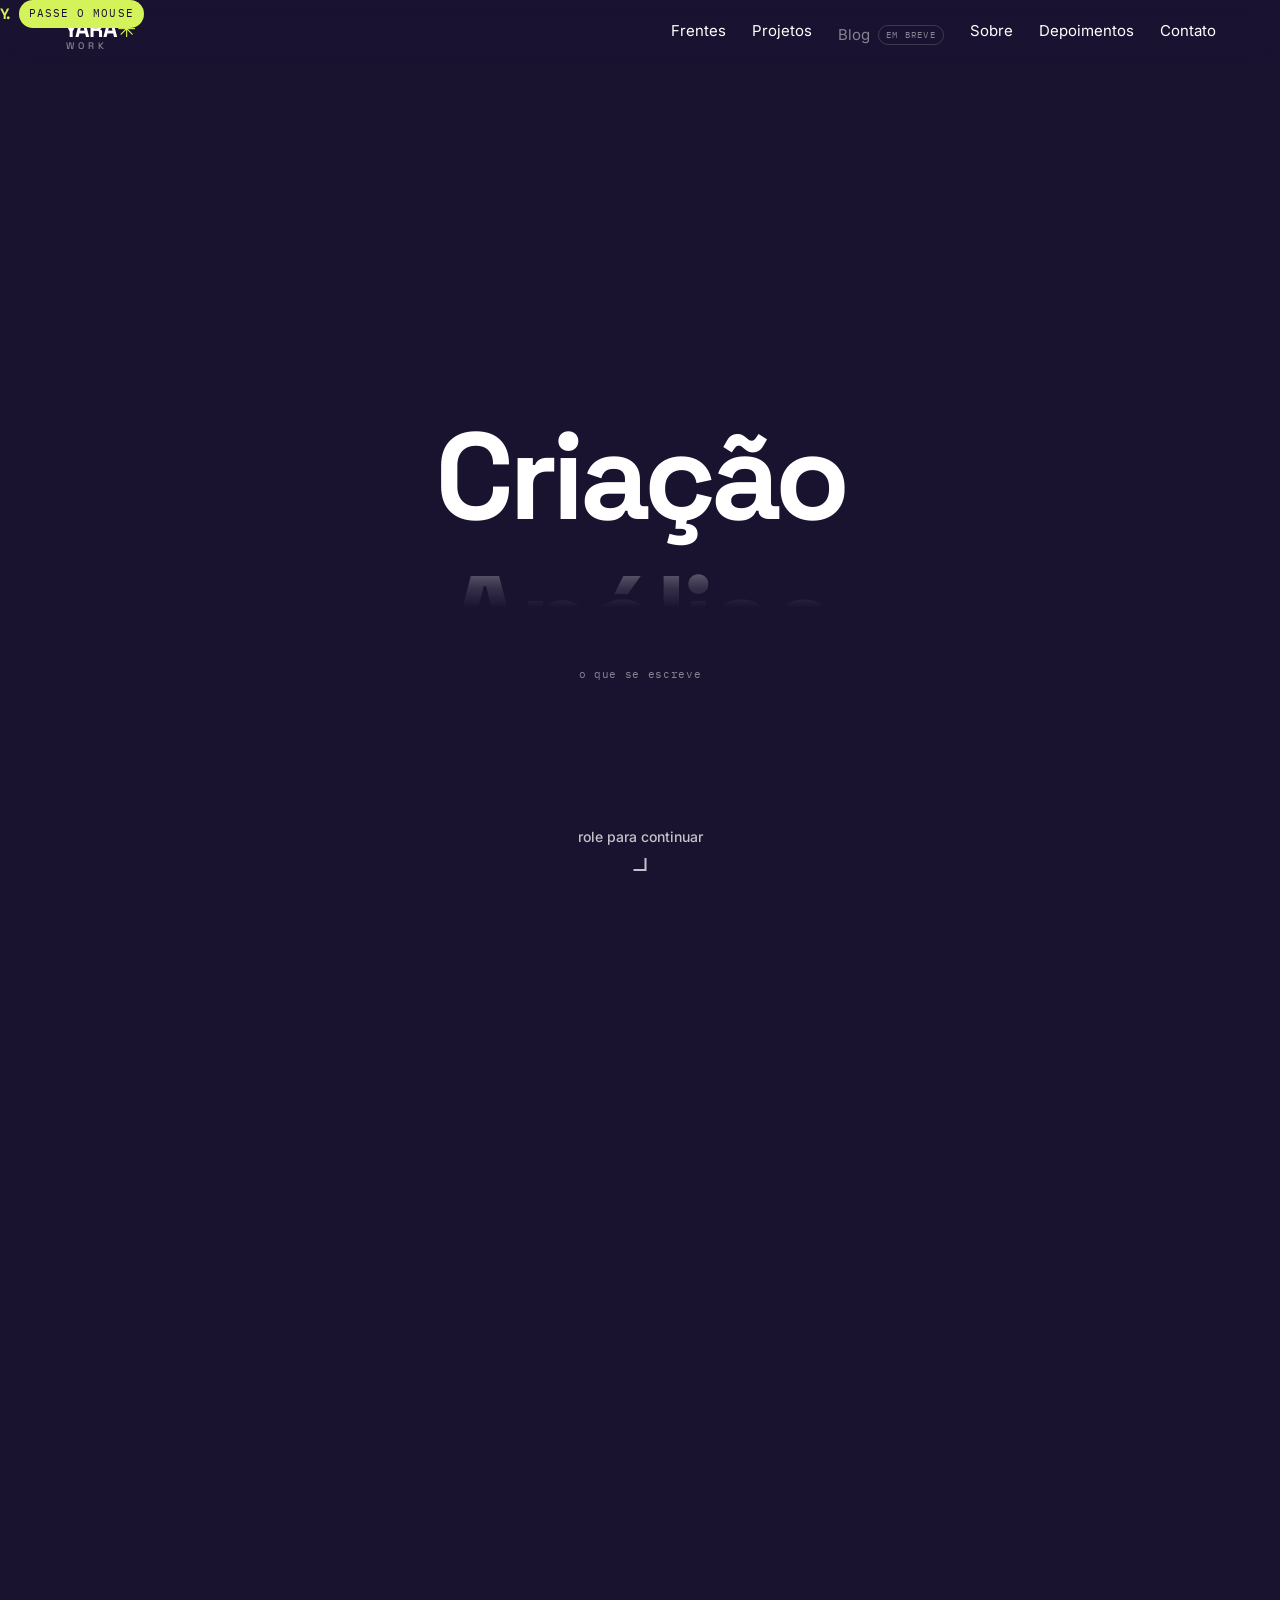
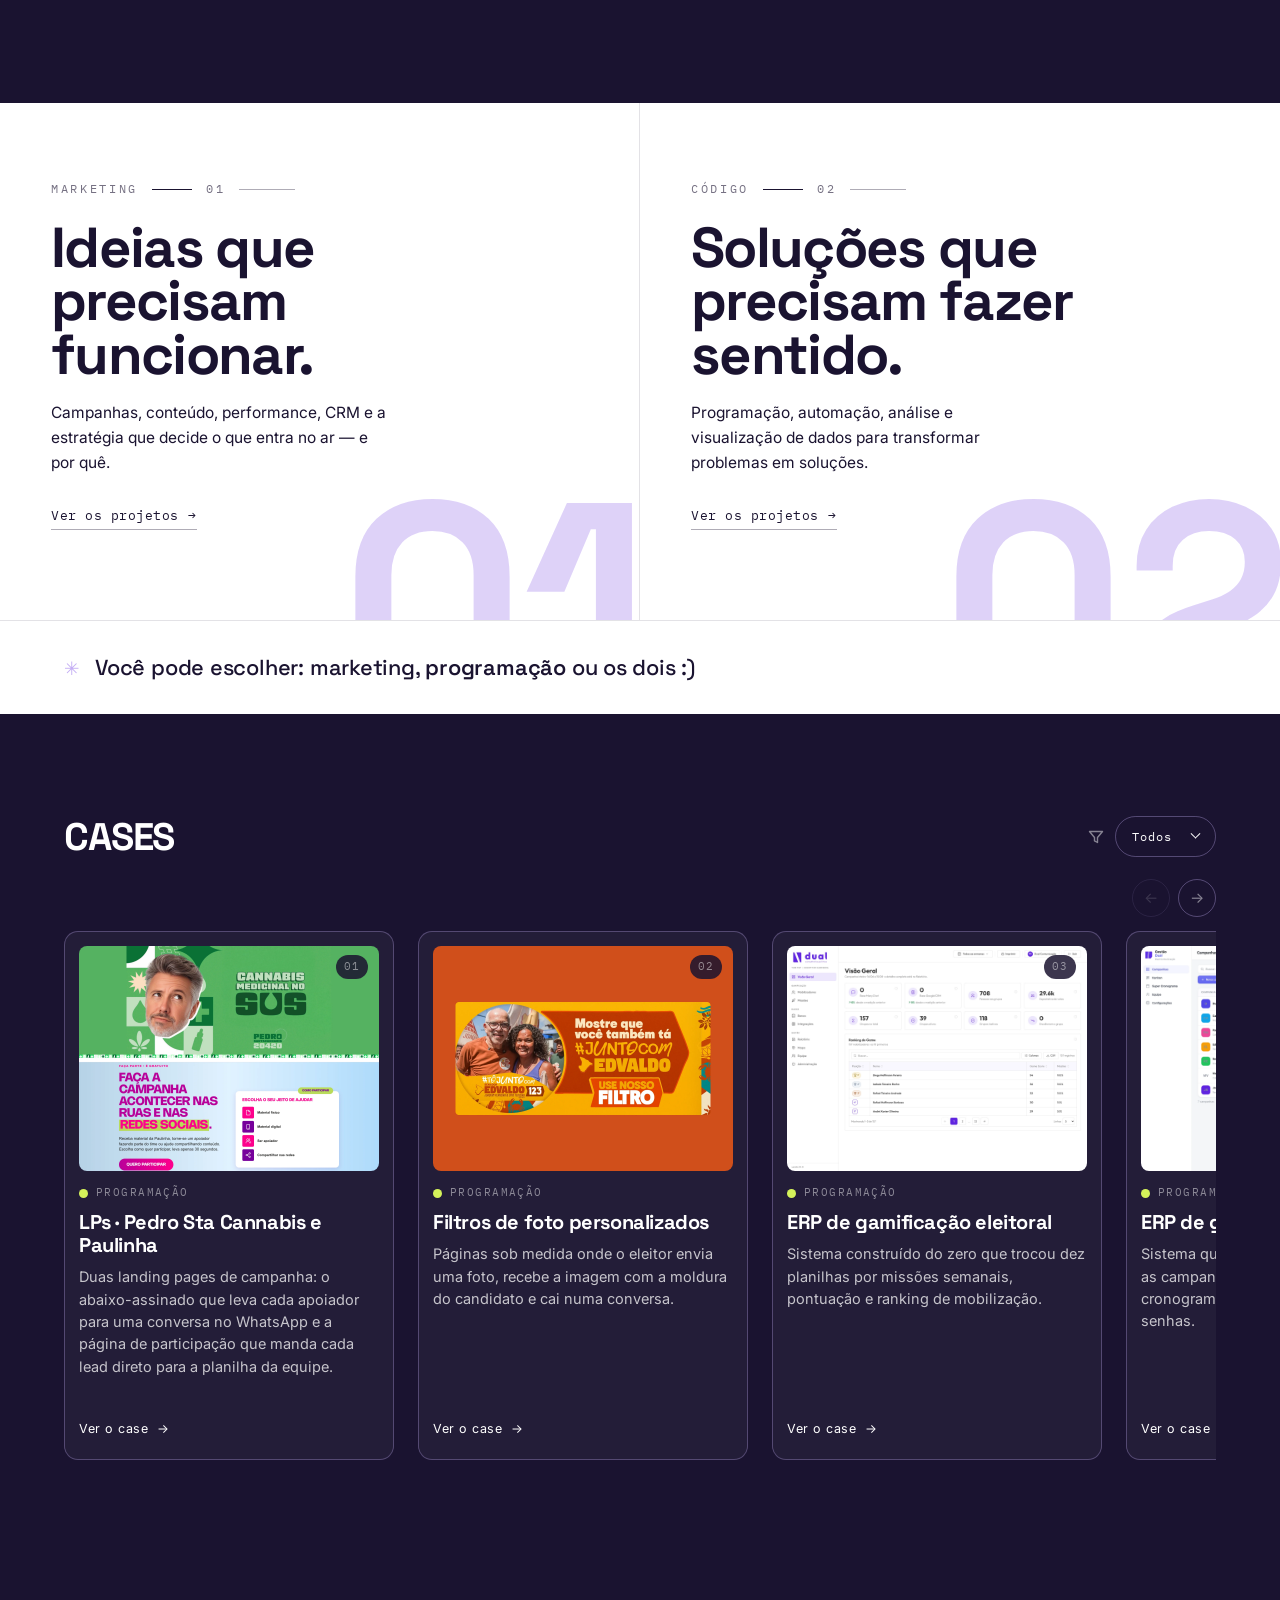
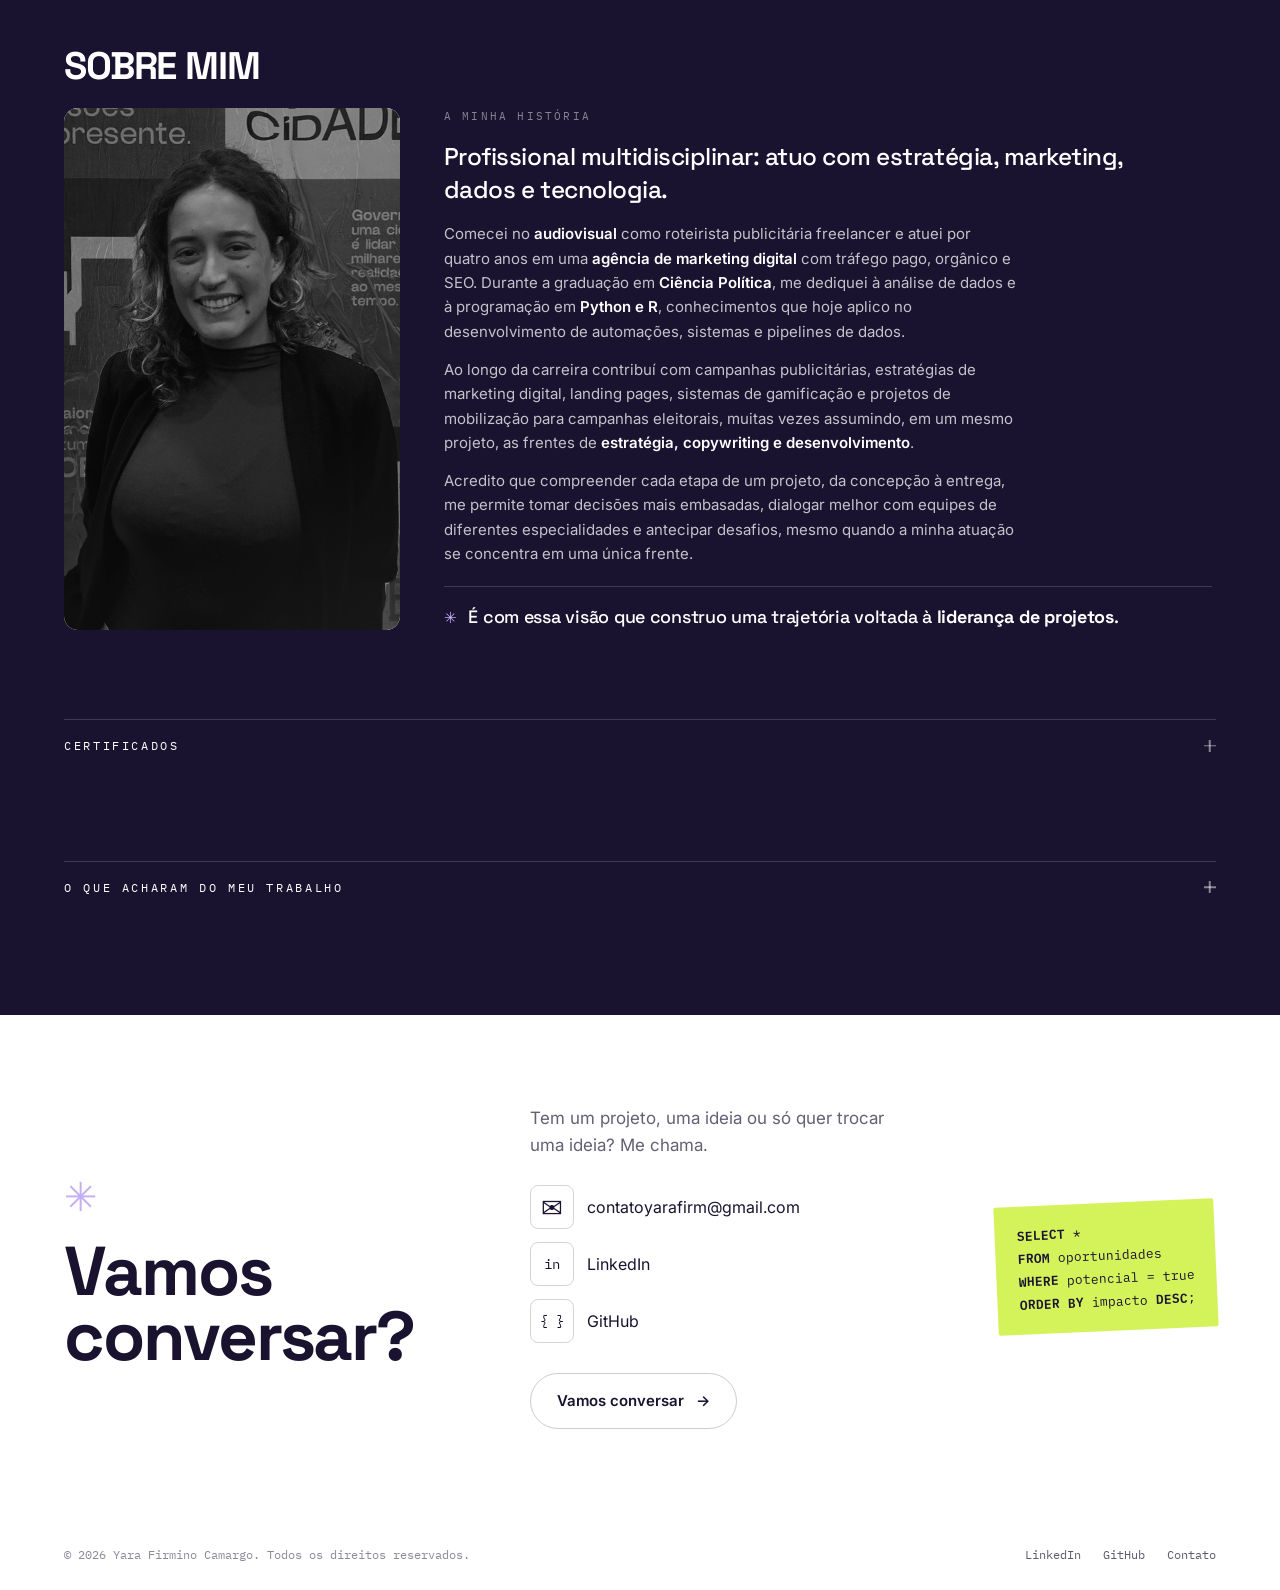
==== index.html @ acacfa34 "Textos finais: FastAPI, PostgreSQL, Canvas API; sem taxa de conversão Co-Authored-By: Claude Code <n" ====
<!doctype html>
<html lang="pt-BR">
<head>
<meta charset="utf-8">
<meta name="viewport" content="width=device-width, initial-scale=1">
<title>Yara Work</title>
<meta name="description" content="Criar é parte do processo. Entender também. Yara Firmino Camargo, criação e dados há mais de 5 anos.">
<link rel="preconnect" href="https://fonts.googleapis.com">
<link rel="preconnect" href="https://fonts.gstatic.com" crossorigin>
<link rel="stylesheet" href="https://fonts.googleapis.com/css2?family=Space+Grotesk:wght@400;500;600;700&family=Inter:wght@400;500;600&family=IBM+Plex+Mono:wght@400;500&display=swap">
<link rel="icon" type="image/png" sizes="32x32" href="imagens/icone/icone-32.png">
<link rel="icon" type="image/png" sizes="192x192" href="imagens/icone/icone-192.png">
<link rel="apple-touch-icon" sizes="180x180" href="imagens/icone/icone-180.png">
<meta name="theme-color" content="#1a1330">
<link rel="stylesheet" href="css/estilo-roxo.css?v=1790608257">
</head>
<body>

<a class="pular" href="#conteudo">Pular para o conteúdo</a>
<div class="cursor" aria-hidden="true">
  <span class="cursor-marca">Y.</span><span class="cursor-rotulo"></span>
</div>

<header class="cabecalho" id="cabecalho">
  <a class="marca" href="#topo">
    <span class="marca-nome">Yara<span class="asterisco">✳</span></span>
    <span class="marca-sub">work</span>
  </a>
  <nav class="navegacao" aria-label="Principal">
    <a href="#frentes">Frentes</a>
    <a href="#projetos">Projetos</a>
    <!-- blog bloqueado por hora: vira link de novo (href="blog.html") quando houver textos -->
    <span class="nav-blog nav-bloqueado" title="Em breve">Blog <span class="nav-selo">em breve</span></span>
    <a href="#sobre">Sobre</a>
    <a href="#depoimentos">Depoimentos</a>
    <a href="#contato">Contato</a>
  </nav>
</header>

<main id="conteudo">

<!-- ═══════════ A CAPA ═══════════
     Uma tira de filme presa ao scroll: as palavras não trocam por
     gatilho, elas DESLIZAM com o dedo. A quarta moldura é a piada —
     e a piada é o botão de contato disfarçado.                    -->
<section class="percurso percurso-capa" id="topo" aria-label="Criação, análise, estratégia">
  <div class="percurso-fixo">
    <div class="percurso-palco">
      <p class="etapa" data-etapa="0" data-cursor="criatividade">Criação</p>
      <p class="etapa" data-etapa="1" data-cursor="entender">Análise</p>
      <p class="etapa" data-etapa="2" data-cursor="decidir">Estratégia</p>
      <p class="etapa etapa-piada" data-etapa="3" data-cursor="então clica">
        Sim, isso é um portfólio. <span class="sem-quebra"><a href="#contato">Pode contratar<i class="risco"></i></a>.</span>
      </p>

      <!-- a próxima palavra, espiando pela faixa de baixo do palco -->
      <p class="espia" aria-hidden="true"></p>
    </div>

    <ol class="percurso-legenda">
      <li data-etapa="0">o que se escreve</li>
      <li data-etapa="1">o que o número mostra</li>
      <li data-etapa="2">a decisão no meio</li>
      <li data-etapa="3">era esse o plano desde o começo</li>
    </ol>

    <p class="percurso-role" aria-hidden="true"><span class="role-texto">role para continuar</span><span class="role-seta"></span></p>
  </div>
</section>

<!-- ═══════════ LETREIRO ═══════════ -->
<div class="letreiro" aria-hidden="true">
  <div class="letreiro-trilha">
    <span>marketing</span><i>✳</i><span>dados</span><i>✳</i><span class="refrao">sim, ambos!</span><i>✳</i><span>estratégia</span><i>✳</i><span>código</span><i>✳</i><span class="refrao">sim, ambos!</span><i>✳</i>
    <span>marketing</span><i>✳</i><span>dados</span><i>✳</i><span class="refrao">sim, ambos!</span><i>✳</i><span>estratégia</span><i>✳</i><span>código</span><i>✳</i><span class="refrao">sim, ambos!</span><i>✳</i>
    <span>marketing</span><i>✳</i><span>dados</span><i>✳</i><span class="refrao">sim, ambos!</span><i>✳</i><span>estratégia</span><i>✳</i><span>código</span><i>✳</i><span class="refrao">sim, ambos!</span><i>✳</i>
  </div>
</div>

<!-- ═══════════ DUAS FRENTES ═══════════ -->
<section class="frentes" id="frentes">
  <div class="frente frente-marketing" data-cursor="criar">
    <p class="olho olho-claro" data-revela>Marketing <span class="tracinho"></span> 01</p>
    <h2 data-revela data-atraso="1">Ideias que<br>precisam<br>funcionar.</h2>
    <p class="frente-texto" data-revela data-atraso="2">
      Campanhas, conteúdo, performance, CRM e a estratégia que decide o que
      entra no ar — e por quê.
    </p>
    <a class="link-seta" href="#projetos" data-frente-atalho="marketing" data-revela data-atraso="3">Ver os projetos <span class="seta">→</span></a>
    <p class="frente-numero" aria-hidden="true">01</p>
  </div>

  <div class="frente frente-dados" data-cursor="programar">
    <p class="olho olho-claro" data-revela>Código <span class="tracinho"></span> 02</p>
    <h2 data-revela data-atraso="1">Soluções que<br>precisam fazer<br>sentido.</h2>
    <p class="frente-texto" data-revela data-atraso="2">
      Programação, automação, análise e visualização de dados para transformar
      problemas em soluções.
    </p>
    <a class="link-seta" href="#projetos" data-frente-atalho="dados" data-revela data-atraso="3">Ver os projetos <span class="seta">→</span></a>
    <p class="frente-numero" aria-hidden="true">02</p>
  </div>

  <div class="encontro">
    <p class="encontro-texto" data-revela>
      <span class="encontro-marca">✳</span>
      Você pode escolher: <span>marketing</span>,
      <span class="e-prog">programação</span> ou os dois
      <span>:)</span>
    </p>
  </div>
</section>

<!-- ═══════════ PROJETOS ═══════════ -->
<section class="projetos" id="projetos">
  <div class="secao-topo">
    <p class="titulo-grifado" data-revela>Cases</p>
    <div class="filtro-area">
      <svg class="fg-icone" viewBox="0 0 16 16" aria-hidden="true" role="img"><title>Filtrar</title><path d="M1.5 2.5h13l-5 6v5l-3-1.6v-3.4z" fill="none" stroke="currentColor" stroke-width="1.4" stroke-linejoin="round"/></svg>
    <div class="filtro-drop" data-aberto="false">
      <button class="filtro-gatilho" type="button" aria-expanded="false" aria-haspopup="listbox">
        <span class="fg-rotulo">Todos</span><span class="fg-n"></span>
        <span class="fg-seta" aria-hidden="true"></span>
      </button>
      <ul class="filtro-menu" role="listbox">
        <li><button type="button" class="filtro ativo" data-filtro="todos" role="option" aria-selected="true">Todos <span class="filtro-n"></span></button></li>
        <li><button type="button" class="filtro" data-filtro="marketing" role="option" aria-selected="false">Marketing <span class="filtro-n"></span></button></li>
        <li><button type="button" class="filtro" data-filtro="dados" role="option" aria-selected="false">Programação <span class="filtro-n"></span></button></li>
      </ul>
    </div>
    </div>
  </div>
  <div class="proj-barra">
    <p class="filtro-aviso" role="status" aria-live="polite"></p>
    <div class="dep-setas" data-tira=".grade-projetos">
      <button class="dep-seta" type="button" data-dir="-1" aria-label="Projetos anteriores">←</button>
      <button class="dep-seta" type="button" data-dir="1" aria-label="Próximos projetos">→</button>
    </div>
  </div>

  <ul class="grade-projetos" tabindex="0" aria-label="Projetos">
    <li data-cursor="ver o case" class="projeto cat-dados" data-frente="dados" data-revela data-atraso="1">
      <div class="projeto-capa"><img src="imagens/case-lps.webp" alt="" onerror="this.closest('.projeto-capa').classList.add('vazio')"><span class="projeto-num">01</span></div>
      <p class="projeto-cat"><span class="ponto"></span>Programação</p>
      <h3>LPs · Pedro Sta Cannabis e Paulinha</h3>
      <p class="projeto-desc">Duas landing pages de campanha: o abaixo-assinado que leva cada apoiador para uma conversa no WhatsApp e a página de participação que manda cada lead direto para a planilha da equipe.</p>
      <p class="projeto-meta"><span class="projeto-resultado">~13.000 assinaturas em 30 dias</span> · 2 LPs, API própria, banco, webhook para Sheets, redirecionamento</p>
      <button class="link-seta projeto-abrir" type="button">Ver o case <span class="seta">→</span></button>

      <!-- o case inteiro mora aqui, sem ser renderizado; o modal clona -->
      <template class="case-conteudo">
        <div class="case-galeria">
          <div class="cg-barra">
            <p class="cg-legenda"><b></b><span></span></p>
            <span class="cg-pos" aria-live="polite"></span>
            <div class="dep-setas"><button class="dep-seta cg-seta" type="button" data-dir="-1" aria-label="Página anterior">←</button><button class="dep-seta cg-seta" type="button" data-dir="1" aria-label="Próxima página">→</button></div>
          </div>
          <ul class="cg-tira">
            <li class="cg-item ativo" data-nome="Pedro Sta Cannabis · Manifesto" data-info="Abaixo-assinado Cannabis Medicinal no SUS: assinou, cai numa conversa de WhatsApp · API própria, banco e contador ao vivo"><img src="imagens/case-manifesto-completa.webp" alt="Landing page completa do abaixo-assinado Cannabis Medicinal no SUS, do topo ao rodapé" loading="lazy"></li>
            <li class="cg-item" data-nome="Paulinha · Time Paulinha" data-info="Página de participação da campanha: o apoiador escolhe como ajudar e o lead vai direto para uma planilha do Google, sem banco"><img src="imagens/case-paulinha-completa.webp" alt="Landing page completa do Time Paulinha, do topo ao rodapé" loading="lazy"></li>
          </ul>
        </div>
        <div class="case-numeros"><div class="cn"><b>~13.000</b><span>assinaturas coletadas</span></div><div class="cn"><b>30</b><span>dias no ar</span></div></div>
        
<h4>Contexto</h4>
<p>Duas landing pages para campanhas eleitorais de 2026, com a mesma lógica: a página
converte, e o dado vai direto para onde a equipe trabalha. Para o Pedro Santa,
desenvolvi com uma designer de UI/UX uma landing page
para coletar assinaturas de um manifesto. Depois de assinar, o apoiador era levado
automaticamente para uma conversa no WhatsApp, o que transformava cada assinatura em
um contato ativo da campanha.</p>

<h4>Minhas responsabilidades</h4>
<ul>
  <li><b>Estratégia e copywriting</b> — escrevi o briefing para a designer e toda a copy
  da página, com foco em conversão.</li>
  <li><b>Backend e integração de dados</b> — desenvolvi a API que registrava as assinaturas,
  alimentava o contador ao vivo e sincronizava os dados com o Google Sheets.</li>
  <li><b>Formulário</b> — desenvolvi o formulário de assinatura e o redirecionamento
  automático para a conversa.</li>
</ul>

<h4>Backend</h4>
<p>Construí todo o backend da página. O formulário enviava os dados para uma API que
desenvolvi em Python/FastAPI. A API validava os campos — formato de e-mail e telefone, e bloqueio
de assinaturas duplicadas — e salvava cada assinatura no banco de dados PostgreSQL.</p>
<p>Ao mesmo tempo, um webhook replicava os dados em tempo real para uma planilha do
Google Sheets. Assim, a equipe da campanha, que não tinha acesso nem familiaridade com o
banco de dados, acompanhava as assinaturas de forma simples e atualizada. O contador ao
vivo da página consultava um endpoint da API com o total atualizado.</p>
<p>Depois da confirmação, o backend redirecionava o apoiador para o WhatsApp com uma
mensagem pré-preenchida, iniciando a conversa automática.</p>

<h4>LP da Paulinha</h4>
<p>A segunda página é a de participação do Time Paulinha: o apoiador escolhe como quer
ajudar — material físico, material digital, ser apoiador ou compartilhar nas redes — e
preenche nome, WhatsApp, e-mail e cidade (a lista de municípios vem da API do IBGE,
filtrada pela UF). Aqui não há banco de dados: uma API em FastAPI valida e normaliza os
campos e envia cada lead por webhook para uma planilha do Google, via Apps Script; se o
webhook falhar, o lead fica num backup local e nada se perde. Tudo sobe com um
<code>docker compose up</code>: nginx serve a página e faz o proxy da API.</p>

<h4>Problema</h4>
<p>A campanha precisava de uma forma rápida de captar apoiadores e levá-los direto para um
canal de relacionamento, sem depender de planilhas manuais nem perder leads entre a
assinatura e o primeiro contato.</p>

      </template>
    </li>

    <li data-cursor="ver o case" class="projeto cat-dados" data-frente="dados" data-revela data-atraso="2">
      <div class="projeto-capa"><img src="imagens/case-filtros.webp" alt="" onerror="this.closest('.projeto-capa').classList.add('vazio')"><span class="projeto-num">02</span></div>
      <p class="projeto-cat"><span class="ponto"></span>Programação</p>
      <h3>Filtros de foto personalizados</h3>
      <p class="projeto-desc">Páginas sob medida onde o eleitor envia uma foto, recebe a imagem com a moldura do candidato e cai numa conversa.</p>
      <p class="projeto-meta"><span class="projeto-resultado">+10 mil fotos geradas</span> · Composição de imagem, config por cliente, webhook, LGPD</p>
      <button class="link-seta projeto-abrir" type="button">Ver o case <span class="seta">→</span></button>

      <!-- o case inteiro mora aqui, sem ser renderizado; o modal clona -->
      <template class="case-conteudo">
        <div class="case-galeria">
          <div class="cg-barra">
            <p class="cg-legenda"><b></b><span></span></p>
            <span class="cg-pos" aria-live="polite"></span>
            <div class="dep-setas"><button class="dep-seta cg-seta" type="button" data-dir="-1" aria-label="LP anterior">←</button><button class="dep-seta cg-seta" type="button" data-dir="1" aria-label="Próxima LP">→</button></div>
          </div>
          <ul class="cg-tira">
            <li class="cg-item ativo" data-nome="Edvaldo" data-info="Senador · 123"><img src="imagens/filtros/lpedvaldo.webp" alt="LP de filtro do Edvaldo, página inteira" loading="lazy"></li>
            <li class="cg-item" data-nome="Carol Dartora" data-info="Deputada Federal · 1363"><img src="imagens/filtros/lpcarol.webp" alt="LP de filtro da Carol Dartora, página inteira" loading="lazy"></li>
            <li class="cg-item" data-nome="Lucas Lucindo" data-info="Deputado Estadual · 20005"><img src="imagens/filtros/lplucindo.webp" alt="LP de filtro do Lucas Lucindo, página inteira" loading="lazy"></li>
            <li class="cg-item" data-nome="Melissa Medeiros" data-info="Deputada Federal · 2030"><img src="imagens/filtros/lpmelissa.webp" alt="LP de filtro da Melissa Medeiros, página inteira" loading="lazy"></li>
            <li class="cg-item" data-nome="Paulinha" data-info="Deputada Federal · 2020"><img src="imagens/filtros/lppaulinha.webp" alt="LP de filtro da Deputada Paulinha, página inteira" loading="lazy"></li>
          </ul>
        </div>
        
<div class="case-numeros"><div class="cn"><b>+10 mil</b><span>fotos geradas</span></div><div class="cn"><b>1</b><span>configuração por cliente, sem reescrever código</span></div><div class="cn"><b>2</b><span>fluxos de entrega: iOS e Android</span></div></div>
        
<h4>Contexto</h4>
<p>Durante as eleições de 2026, criei com uma designer de UI/UX landing pages personalizadas
para candidatos. Nelas, o eleitor enviava uma foto e recebia a imagem com a moldura
(filtro PNG) do candidato, pronta para compartilhar.</p>

<h4>Diferencial</h4>
<p>Ao contrário de soluções genéricas, cada página era feita sob medida para o cliente.
Depois do download da foto, o eleitor era redirecionado para uma conversa no WhatsApp, o
que convertia engajamento orgânico em contato direto com a campanha.</p>

<h4>Backend</h4>
<p>Construí o backend responsável por gerar e entregar as imagens. Cada cliente tinha uma
configuração própria, moldura PNG, cores, número de WhatsApp e mensagem de
redirecionamento, o que permitia criar uma nova página sem reescrever código.</p>
<p>A composição da foto com o filtro era feita no navegador, via Canvas API, ajustando o enquadramento e
exportando a imagem final em alta qualidade.</p>
<p>Cada uso era registrado no banco de dados e replicado via webhook para uma planilha do
Google Sheets. Com isso, o candidato e a equipe, sem acesso ao banco, acompanhavam o
engajamento em tempo real: número de fotos geradas, dispositivo, data e hora, e dados de
contato aceitos via LGPD.</p>

<h4>Desafios técnicos</h4>
<p>A página foi otimizada para desktop e mobile, com fluxos diferentes para cada sistema:</p>
<ul>
  <li><b>iPhone (iOS/Safari)</b>: a imagem é entregue pela Web Share API
  (<code>navigator.share</code>), porque o Safari limita downloads diretos e esse caminho
  permite salvar ou compartilhar a foto de forma nativa.</li>
  <li><b>Android</b>: a imagem final é convertida em um arquivo Blob e baixada
  automaticamente por meio de um link de download, sem passos extras para o usuário.</li>
</ul>

<h4>Problema</h4>
<p>Os filtros de campanha costumam ser feitos em ferramentas genéricas que falham no iPhone e
terminam no compartilhamento da foto, sem que a campanha saiba quem participou. O desafio
era criar um filtro que funcionasse em qualquer dispositivo e transformasse cada
participação em um contato mensurável, com continuidade via WhatsApp.</p>

      </template>
    </li>

    <li data-cursor="ver o case" class="projeto cat-dados" data-frente="dados" data-revela data-atraso="3">
      <div class="projeto-capa"><img src="imagens/case-erp.webp" alt="" onerror="this.closest('.projeto-capa').classList.add('vazio')"><span class="projeto-num">03</span></div>
      <p class="projeto-cat"><span class="ponto"></span>Programação</p>
      <h3>ERP de gamificação eleitoral</h3>
      <p class="projeto-desc">Sistema construído do zero que trocou dez planilhas por missões semanais, pontuação e ranking de mobilização.</p>
      <p class="projeto-meta"><span class="projeto-resultado">200 cabos eleitorais ativos</span> · Python (FastAPI), PostgreSQL, OAuth, People API</p>
      <button class="link-seta projeto-abrir" type="button">Ver o case <span class="seta">→</span></button>

      <!-- o case inteiro mora aqui, sem ser renderizado; o modal clona -->
      <template class="case-conteudo">
        <div class="case-galeria">
          <div class="cg-barra">
            <p class="cg-legenda"><b></b><span></span></p>
            <span class="cg-pos" aria-live="polite"></span>
            <div class="dep-setas"><button class="dep-seta cg-seta" type="button" data-dir="-1" aria-label="Tela anterior">←</button><button class="dep-seta cg-seta" type="button" data-dir="1" aria-label="Próxima tela">→</button></div>
          </div>
          <ul class="cg-tira">
            <li class="cg-item ativo" data-nome="Acesso ao sistema" data-info="Login com perfil (administrador ou leitura) · cada ação fica na auditoria com o nome de quem fez"><img src="imagens/erp/login.webp" alt="Tela de login do sistema, com campos de usuário e senha" loading="lazy"></li>
            <li class="cg-item" data-nome="Visão Geral" data-info="Indicadores da campanha, grupos ativos e inativos, expectativa de votos e ranking do game"><img src="imagens/erp/visao-geral.webp" alt="Painel Visão Geral com cartões de indicadores e ranking dos mobilizadores" loading="lazy"></li>
            <li class="cg-item" data-nome="Mobilizadores" data-info="Quem está no game: votos, pessoas mobilizadas, status, tempo de atividade e grupo de cada um"><img src="imagens/erp/mobilizadores.webp" alt="Tabela de mobilizadores com filtros, colunas configuráveis e exportação em CSV" loading="lazy"></li>
            <li class="cg-item" data-nome="Missões" data-info="Missões semanais com pontuação, tipo (quantidade ou fez/não fez) e adesão por missão"><img src="imagens/erp/missoes.webp" alt="Tela de missões com cartões de resumo e tabela de missões por semana" loading="lazy"></li>
            <li class="cg-item" data-nome="Banco" data-info="Todos os contatos da campanha, com alerta de nomes repetidos e cadastros incompletos"><img src="imagens/erp/banco.webp" alt="Banco de contatos com aviso de registros duplicados e tabela de pessoas" loading="lazy"></li>
            <li class="cg-item" data-nome="Integrações" data-info="Fontes externas: Google Contatos (People API) e ManyChat · Instagram"><img src="imagens/erp/integracoes.webp" alt="Tela de integrações com cartões do Google Contatos e do ManyChat" loading="lazy"></li>
            <li class="cg-item" data-nome="Relatório" data-info="A leitura completa da campanha: expectativa por região e cidade, crescimento por semana, ranking, penalizados, ativos e inativos"><img src="imagens/erp/relatorio.webp" alt="Relatório completo com gráficos de expectativa geográfica, crescimento semanal e tabelas" loading="lazy"></li>
            <li class="cg-item" data-nome="Mapa" data-info="Distribuição geográfica dos mobilizadores e da base de contatos, com contagem por localidade"><img src="imagens/erp/mapa.webp" alt="Mapa de Florianópolis com pontos dos mobilizadores e lista por localidade" loading="lazy"></li>
            <li class="cg-item" data-nome="Equipe" data-info="Quem tem acesso e o histórico de tudo que a equipe alterou"><img src="imagens/erp/equipe.webp" alt="Tela de equipe com membros e histórico de alterações" loading="lazy"></li>
            <li class="cg-item" data-nome="Administração" data-info="Acessos, semanas da campanha e pesos do Game Score"><img src="imagens/erp/admin.webp" alt="Tela de administração com a lista de acessos ao sistema" loading="lazy"></li>
          </ul>
          <p class="cg-nota">Dados fictícios: nomes e telefones foram substituídos para preservar as pessoas da campanha.</p>
        </div>
        <div class="case-numeros"><div class="cn"><b>200</b><span>cabos eleitorais ativos</span></div><div class="cn"><b>10</b><span>planilhas substituídas por um sistema único</span></div><div class="cn"><b>1</b><span>relatório semanal, gerado sozinho</span></div></div>
        
<h4>Contexto</h4>
<p>Durante as eleições de 2026, construí do zero um sistema de gamificação que sustentava a
estratégia de mobilização digital de uma campanha. O objetivo era engajar os cabos
eleitorais a ampliar a base de apoio do candidato por meio de missões semanais, pontuação
e ranking. Antes do sistema, as informações estavam espalhadas em várias planilhas. A
plataforma centralizou tudo: expectativa de votos, missões, desempenho de cada cabo
eleitoral e distribuição geográfica.</p>

<h4>Minhas responsabilidades</h4>
<ul>
  <li><b>Mapeamento</b> — levantei os processos e os dados das planilhas existentes e defini
  com a coordenação o que o sistema precisava entregar.</li>
  <li><b>Backend</b> — desenvolvi a estrutura de dados, a lógica de missões e pontuação, a
  autenticação e os endpoints do sistema.</li>
  <li><b>Dashboards e relatórios</b> — construí os painéis de acompanhamento e o relatório
  semanal automatizado.</li>
</ul>

<h4>Backend</h4>
<p>Desenvolvi o backend do zero em Python (FastAPI), com banco de dados PostgreSQL.
Primeiro, migrei e estruturei os dados das planilhas: cabos eleitorais, regiões,
expectativa de votos e histórico.</p>
<p>Depois, em conjunto com o mobilizador digital da campanha, desenhei a lógica de
gamificação. Ela incluía a atribuição de missões — crescimento de grupos de WhatsApp e
compartilhamento orgânico de conteúdos da campanha —, a validação das missões concluídas e
o cálculo automático da pontuação semanal, que alimentava o ranking. O sistema tinha
autenticação com níveis de acesso diferentes para a coordenação e para os cabos
eleitorais.</p>

<h4>Dashboards</h4>
<p>Construí dashboards para cada perfil de usuário. A coordenação acompanhava a expectativa
de votos por região, a evolução semanal das missões e o desempenho individual e coletivo da
equipe. Os cabos eleitorais viam suas missões, sua pontuação e sua posição no ranking, o
que estimulava o engajamento contínuo. No fim de cada semana, o sistema gerava
automaticamente um relatório personalizado com o ranking, a distribuição geográfica dos
votos esperados e os principais indicadores do período.</p>

<h4>Decisões técnicas</h4>
<ul>
  <li><b>Padronização e integridade dos dados</b> — as planilhas de origem continham nomes de
  pessoas, cidades e regiões escritos de formas diferentes. Criei regras de padronização
  (acentuação, maiúsculas e grafia única de municípios) e modelei o banco com identificadores
  únicos e restrições de unicidade por telefone. Assim, evitava registros duplicados e
  garantia que pontuações e votos esperados não fossem contados duas vezes.</li>
  <li><b>Lógica de missões extensível</b> — estruturei as regras de pontuação de forma
  configurável. A coordenação podia criar missões e regras automáticas ao longo da campanha
  sem mudar o código, e o sistema acompanhou a estratégia conforme ela evoluía.</li>
  <li><b>Integração com o Google Contatos</b> — conectei o sistema à People API via OAuth. A
  sincronização diária mostrava quantos contatos a conta do candidato tinha, dando à
  coordenação um indicador direto do crescimento da base de relacionamento.</li>
</ul>

<h4>Problema</h4>
<p>Sem visibilidade consolidada, a coordenação não conseguia acompanhar o desempenho dos
cabos eleitorais, estimar votos por região nem manter a equipe engajada de forma contínua ao
longo da campanha.</p>

      </template>
    </li>

    <li data-cursor="ver o case" class="projeto cat-dados" data-frente="dados" data-revela data-atraso="4">
      <div class="projeto-capa"><img src="imagens/case-gestao.webp" alt="" onerror="this.closest('.projeto-capa').classList.add('vazio')"><span class="projeto-num">04</span></div>
      <p class="projeto-cat"><span class="ponto"></span>Programação</p>
      <h3>ERP de gestão de campanhas</h3>
      <p class="projeto-desc">Sistema que reúne, em um só lugar, todas as campanhas da agência: Kanban, cronograma, equipe, anotações e cofre de senhas.</p>
      <p class="projeto-meta"><span class="projeto-resultado">Várias campanhas em uma só operação</span> · Python (FastAPI), PostgreSQL, JavaScript, Docker</p>
      <button class="link-seta projeto-abrir" type="button">Ver o case <span class="seta">→</span></button>

      <!-- o case inteiro mora aqui, sem ser renderizado; o modal clona -->
      <template class="case-conteudo">
        <div class="case-galeria">
          <div class="cg-barra">
            <p class="cg-legenda"><b></b><span></span></p>
            <span class="cg-pos" aria-live="polite"></span>
            <div class="dep-setas"><button class="dep-seta cg-seta" type="button" data-dir="-1" aria-label="Tela anterior">←</button><button class="dep-seta cg-seta" type="button" data-dir="1" aria-label="Próxima tela">→</button></div>
          </div>
          <ul class="cg-tira">
            <li class="cg-item ativo" data-nome="Acesso ao sistema" data-info="Login por nome e senha · quatro perfis de acesso: admin master, admin, gestor e membro"><img src="imagens/gestao/login.webp" alt="Tela de login do Gestão Dual, com campos de nome e senha" loading="lazy"></li>
            <li class="cg-item" data-nome="Campanhas" data-info="Todas as campanhas da agência com etapa, progresso, responsável e sinal de atenção quando há atraso"><img src="imagens/gestao/campanhas.webp" alt="Lista de campanhas em cartões, com etapa, progresso e responsável" loading="lazy"></li>
            <li class="cg-item" data-nome="Visão geral da campanha" data-info="Indicadores da campanha, próximas entregas, equipe alocada e o cofre de senhas das contas"><img src="imagens/gestao/campanha-visao.webp" alt="Visão geral de uma campanha com indicadores, próximas entregas e cofre de senhas" loading="lazy"></li>
            <li class="cg-item" data-nome="Kanban da agência" data-info="Todas as tarefas de todas as campanhas em um quadro só, com filtros por campanha, responsável, prioridade e etiqueta"><img src="imagens/gestao/kanban.webp" alt="Quadro Kanban com as colunas Rotina, A Fazer, Em Andamento, Em Revisão e Concluído" loading="lazy"></li>
            <li class="cg-item" data-nome="Detalhe da tarefa" data-info="Status, prioridade, responsável, prazo, checklist com progresso, comentários e histórico de alterações"><img src="imagens/gestao/tarefa.webp" alt="Painel lateral de uma tarefa com checklist, comentários e histórico" loading="lazy"></li>
            <li class="cg-item" data-nome="Super Cronograma" data-info="Linha do tempo de todas as campanhas: etapas, prazos e carga da equipe semana a semana"><img src="imagens/gestao/super-cronograma.webp" alt="Cronograma em formato de gráfico de Gantt com as campanhas e suas etapas" loading="lazy"></li>
            <li class="cg-item" data-nome="Atividades" data-info="Lista de atividades da campanha por etapa, com responsável, prazo e status"><img src="imagens/gestao/campanha-atividades.webp" alt="Lista de atividades de uma campanha agrupadas por etapa" loading="lazy"></li>
            <li class="cg-item" data-nome="Anotações" data-info="Notas por campanha organizadas em pastas, com blocos de título, lista, checklist e aviso"><img src="imagens/gestao/nota.webp" alt="Editor de anotações com blocos de título, lista, checklist e aviso" loading="lazy"></li>
            <li class="cg-item" data-nome="Equipe" data-info="Quem está em quais campanhas, carga de tarefas e situação de cada pessoa (em dia ou atrasada)"><img src="imagens/gestao/equipe.webp" alt="Tela de equipe com cartões de cada pessoa, cargo e carga de tarefas" loading="lazy"></li>
            <li class="cg-item" data-nome="Perfil do membro" data-info="Campanhas, tarefas e histórico de uma pessoa da equipe · gestão de perfil e status de acesso"><img src="imagens/gestao/membro.webp" alt="Perfil de um membro da equipe com suas campanhas e tarefas" loading="lazy"></li>
          </ul>
          <p class="cg-nota">Dados fictícios: campanhas, candidatos e pessoas da equipe foram inventados para as capturas.</p>
        </div>
        <div class="case-numeros"><div class="cn"><b>6</b><span>módulos em um sistema único</span></div><div class="cn"><b>52</b><span>endpoints na API</span></div><div class="cn"><b>4</b><span>perfis de acesso com permissões próprias</span></div></div>

<h4>Contexto</h4>
<p>Uma agência de comunicação política gerencia várias campanhas simultaneamente, com
equipes, prazos, etapas e contas diferentes. Como essas informações estavam distribuídas
entre planilhas, mensagens e ferramentas distintas, desenvolvi do zero um sistema para
centralizar e acompanhar toda a operação.</p>

<h4>Minhas responsabilidades</h4>
<ul>
  <li><b>Mapeamento e arquitetura</b> — transformei o fluxo de trabalho das campanhas na
  estrutura e nas regras do sistema.</li>
  <li><b>Backend</b> — modelei o banco de dados e desenvolvi API, autenticação, níveis de
  acesso, histórico e cofre de credenciais.</li>
  <li><b>Frontend</b> — desenvolvi as interfaces de campanhas, Kanban, cronograma, equipes e
  anotações.</li>
  <li><b>Infraestrutura</b> — implementei a aplicação com Docker, proxy, TLS e backups
  automatizados.</li>
</ul>

<h4>Desenvolvimento</h4>
<p>O backend foi construído em Python, FastAPI e PostgreSQL, com cada campanha concentrando
atividades, equipe, arquivos, anotações e credenciais. O sistema inclui controle de acesso
por perfil, histórico de alterações e armazenamento protegido de credenciais.</p>
<p>No frontend, criei um Kanban com filtros e drag-and-drop, além de uma visão geral das
campanhas, cronograma, carga das equipes e organização de anotações. Primeiro, rascunhei no
Figma e, depois, utilizei Claude Code para aperfeiçoar.</p>

<h4>Decisões técnicas</h4>
<ul>
  <li><b>Rastreabilidade</b>: alterações relevantes ficam registradas, permitindo acompanhar
  o histórico das campanhas.</li>
  <li><b>Centralização</b>: informações operacionais e acessos ficam reunidos em um único
  ambiente, com permissões específicas.</li>
  <li><b>Operação simplificada</b>: Docker Compose organiza aplicação, banco, proxy e
  backups, facilitando implantação e recuperação.</li>
</ul>

<h4>Problema</h4>
<p>A agência precisava substituir informações dispersas por uma visão centralizada da
operação, permitindo identificar atrasos, acompanhar a carga das equipes e acessar
informações de cada campanha com mais agilidade.</p>

      </template>
    </li>

    <li data-cursor="ver o case" class="projeto cat-dados" data-frente="dados" data-revela data-atraso="5">
      <div class="projeto-capa"><img src="imagens/case-sinte.webp" alt="" onerror="this.closest('.projeto-capa').classList.add('vazio')"><span class="projeto-num">05</span></div>
      <p class="projeto-cat"><span class="ponto"></span>Programação</p>
      <h3>Relatório Saúde Mental Docente · SINTE/UFSC</h3>
      <p class="projeto-desc">Relatório técnico da 5ª Pesquisa de Saúde Docente da rede estadual de Santa Catarina: 2.597 respostas, série histórica desde 2020 e recomendações de políticas públicas, numa parceria do SINTE com dois núcleos de pesquisa da UFSC.</p>
      <p class="projeto-meta"><span class="projeto-resultado">2.597 docentes ouvidos</span> · Pesquisa, análise de dados, relatório técnico</p>
      <button class="link-seta projeto-abrir" type="button">Ver o case <span class="seta">→</span></button>

      <!-- o case inteiro mora aqui, sem ser renderizado; o modal clona -->
      <template class="case-conteudo">
        <div class="case-galeria">
          <div class="cg-barra">
            <p class="cg-legenda"><b></b><span></span></p>
            <span class="cg-pos" aria-live="polite"></span>
            <div class="dep-setas"><button class="dep-seta cg-seta" type="button" data-dir="-1" aria-label="Página anterior">←</button><button class="dep-seta cg-seta" type="button" data-dir="1" aria-label="Próxima página">→</button></div>
          </div>
          <ul class="cg-tira">
            <li class="cg-item ativo" data-nome="Capa" data-info="Relatório técnico sobre as condições de trabalho, saúde física e mental de docentes da rede estadual · 2024"><img src="imagens/sinte/capa.webp" alt="Capa do relatório: ilustração de uma professora cansada entre pilhas de livros e o título 5ª Pesquisa de Saúde Docente" loading="lazy"></li>
            <li class="cg-item" data-nome="Equipe" data-info="Coordenação do prof. Julian Borba; professores e pós-graduandos da UFSC, o SINTE e as graduandas de Ciências Sociais — eu entre elas"><img src="imagens/sinte/equipe.webp" alt="Página de créditos do relatório com a equipe de pesquisa" loading="lazy"></li>
            <li class="cg-item" data-nome="Sumário" data-info="Literatura sobre saúde docente, tendências 2020–2024, metodologia, seis seções de resultados, análise de grupos e regiões, recomendações"><img src="imagens/sinte/sumario.webp" alt="Sumário do relatório" loading="lazy"></li>
            <li class="cg-item" data-nome="Escopo do trabalho" data-info="Parceria do SINTE com o NIPP e o NECIP, da UFSC, dentro da Pesquisa Anual sobre a Saúde Docente"><img src="imagens/sinte/escopo.webp" alt="Página de escopo do trabalho" loading="lazy"></li>
            <li class="cg-item" data-nome="Tendências 2020–2024" data-info="As cinco edições comparadas: dedicação ao trabalho, afastamentos, uso de medicamentos, ideação suicida"><img src="imagens/sinte/tendencias.webp" alt="Abertura do capítulo de tendências observadas nas edições da pesquisa" loading="lazy"></li>
            <li class="cg-item" data-nome="Seção VI · Saúde mental" data-info="Ideação suicida, fatores de adoecimento no trabalho, assédio e violência"><img src="imagens/sinte/saude-mental.webp" alt="Página da seção de saúde mental, com dois gráficos de barras" loading="lazy"></li>
            <li class="cg-item" data-nome="Recomendações" data-info="Cinco recomendações para políticas públicas, dos vínculos de trabalho à saúde ocupacional"><img src="imagens/sinte/recomendacoes.webp" alt="Página de recomendações para políticas públicas" loading="lazy"></li>
          </ul>
          <p class="cg-nota">Páginas do relatório publicado. Os dados são agregados e anônimos: a pesquisa não registra a identificação de quem responde.</p>
        </div>
        <div class="case-numeros"><div class="cn"><b>2.597</b><span>respostas de docentes da rede estadual</span></div><div class="cn"><b>63</b><span>questões em seis seções</span></div><div class="cn"><b>5</b><span>edições comparadas, de 2020 a 2024</span></div></div>

<h4>Contexto</h4>
<p>Desde 2020, o SINTE — Sindicato dos Trabalhadores em Educação de Santa Catarina — faz
uma pesquisa anual sobre a saúde de quem dá aula na rede estadual. Na quinta edição, a
análise passou a ser feita em parceria com dois núcleos de pesquisa da UFSC, o NIPP e o
NECIP, dentro de um projeto de extensão coordenado pelo prof. Julian Borba. O resultado é
este relatório técnico: um retrato das condições de trabalho, da saúde física e, sobretudo,
da saúde mental dos docentes, comparado com a série histórica das quatro edições
anteriores.</p>

<h4>Minhas responsabilidades</h4>
<ul>
  <li><b>Revisão de literatura</b>: levantamento do que a pesquisa em saúde docente já
  aponta sobre afastamentos, sobrecarga, transtornos mentais comuns e diferenças de
  gênero, que abre o relatório.</li>
  <li><b>Análise dos dados</b>: tabulação e leitura dos resultados de 2024, seção a seção,
  e comparação com as edições de 2020 a 2023 para identificar tendências.</li>
  <li><b>Recortes por grupo</b>: análise das diferenças de percepção por sexo, cor/raça,
  tipo de contrato (efetivo ou ACT) e região do estado.</li>
  <li><b>Redação</b>: escrita e revisão de partes do relatório, do texto analítico às
  legendas dos gráficos.</li>
</ul>

<h4>Método</h4>
<p>O questionário foi revisado a partir da edição anterior e cresceu de 50 para 63 questões,
organizadas em seis seções: perfil, percepções do trabalho, hábitos e percepções de saúde,
afastamentos, doenças crônicas e saúde mental. Foi aplicado on-line, pelos canais do
sindicato, entre outubro e dezembro de 2024, sem nenhum registro de identificação. Como a
amostra é por conveniência, os dados foram pós-estratificados por sexo, região, faixa etária
e cor/raça com base no Censo Escolar, para que os resultados se aproximassem do conjunto
real de docentes da rede.</p>

<h4>O que os dados mostram</h4>
<ul>
  <li><b>Saúde mental no centro</b> — 28% dos docentes relataram ideação suicida nos últimos
  anos. O cansaço e o desgaste físico e emocional são apontados por 83% como o principal
  fator de adoecimento, seguidos das tensões com estudantes (68%) e com a direção (37%).</li>
  <li><b>Trabalhar doente</b> — a série histórica acompanha, ano a ano, quem teve algum
  problema de saúde que afastou do trabalho, quem trabalhou doente e quem usa medicação
  contínua ou controlada.</li>
  <li><b>Desigualdades</b> — os recortes por sexo, raça e tipo de contrato mostram que a
  sobrecarga e a insegurança não se distribuem igualmente; docentes temporários e mulheres
  aparecem mais expostos.</li>
  <li><b>Recomendações</b> — o relatório fecha com propostas para políticas públicas:
  estabilização dos vínculos, formação continuada com universidades, ações afirmativas,
  programas de saúde ocupacional e atenção ao assédio moral no ambiente escolar.</li>
</ul>

<h4>Problema</h4>
<p>Uma pesquisa por adesão, respondida por quem quer responder, tende a não representar a
categoria inteira — e um sindicato precisa de números que se sustentem quando forem
levados à mesa de negociação. O desafio era transformar cinco anos de questionários em um
diagnóstico comparável e defensável, com método explícito e leitura clara para quem não é
pesquisador.</p>

      </template>
    </li>

    <li data-cursor="ver o case" class="projeto cat-marketing" data-frente="marketing" data-revela data-atraso="6">
      <div class="projeto-capa"><img src="imagens/case-farol.webp" alt="" onerror="this.closest('.projeto-capa').classList.add('vazio')"><span class="projeto-num">06</span></div>
      <p class="projeto-cat"><span class="ponto"></span>Marketing</p>
      <h3>Congresso Farol 2023 · Instituto Farol</h3>
      <p class="projeto-desc">Teaser de lançamento do congresso de autismo e desenvolvimento infantil: 45 segundos para abrir as inscrições presenciais e on-line.</p>
      <p class="projeto-meta"><span class="projeto-resultado">Presencial e on-line, em dois dias</span> · Roteiro, direção de arte, motion design</p>
      <button class="link-seta projeto-abrir" type="button">Ver o case <span class="seta">→</span></button>

      <!-- o case inteiro mora aqui, sem ser renderizado; o modal clona -->
      <template class="case-conteudo">
        <div class="case-video">
          <video controls playsinline preload="metadata" poster="imagens/farol/teaser-poster.webp" aria-label="Teaser do Congresso Farol 2023, 45 segundos">
            <source src="imagens/farol/teaser-horizontal.mp4" type="video/mp4">
          </video>
          <p class="cg-nota">Teaser horizontal, 45 s · versão para site, YouTube e envio direto.</p>
        </div>
        <div class="case-numeros"><div class="cn"><b>45 s</b><span>de filme, do problema ao convite</span></div><div class="cn"><b>2</b><span>dias de congresso, 28 e 29 de outubro</span></div><div class="cn"><b>4</b><span>pilares no roteiro: atenção, cuidado, aprendizado, inovação</span></div></div>

<h4>Contexto</h4>
<p>Para o Congresso Instituto Farol 2023, voltado ao autismo e ao desenvolvimento infantil,
o desafio era criar um teaser curto e acolhedor que apresentasse o evento e direcionasse o
público para as inscrições.</p>

<h4>Minhas responsabilidades</h4>
<ul>
  <li><b>Roteiro e conceito</b> — desenvolvi o roteiro apresentado ao cliente e a narrativa
  do teaser, conectando inclusão, cuidado, aprendizado e inovação.</li>
  <li><b>Direção de arte</b> — adaptei a identidade visual do congresso para o vídeo,
  utilizando cores, grafismos e tipografia em movimento.</li>
</ul>

<h4>Conceito</h4>
<p>O roteiro parte da rotina de famílias e profissionais antes de apresentar o congresso. A
narrativa evolui de atenção, cuidado e aprendizado para inovação, posicionando o evento como
espaço para acompanhar os avanços na área.</p>

<h4>Produção</h4>
<p>O teaser combina imagens de banco com motion design baseado na identidade do evento.
Mosaicos, padrões, tipografia e legendas estruturam o ritmo e permitem que a mensagem seja
compreendida mesmo sem áudio.</p>

<h4>Decisões criativas</h4>
<ul>
  <li><b>Palavras como cenas</b>: termos centrais do roteiro ganham protagonismo visual.</li>
  <li><b>Identidade em movimento</b>: elementos gráficos da marca conduzem transições e
  ritmo.</li>
  <li><b>Um único chamado</b>: o filme termina direcionando o público para o site de
  inscrição, sem competir com informações secundárias.</li>
</ul>

<h4>Problema</h4>
<p>Apresentar o congresso em poucos segundos para famílias, profissionais da saúde e
educadores, mantendo uma comunicação acolhedora, clara e distante do tom institucional
convencional.</p>

      </template>
    </li>

    <li data-cursor="ver o case" class="projeto cat-marketing" data-frente="marketing" data-revela data-atraso="7">
      <div class="projeto-capa"><img src="imagens/case-bv.webp" alt="" onerror="this.closest('.projeto-capa').classList.add('vazio')"><span class="projeto-num">07</span></div>
      <p class="projeto-cat"><span class="ponto"></span>Marketing</p>
      <h3>Mumuzinho &amp; Banco BV</h3>
      <p class="projeto-desc">Filme hero do empréstimo com garantia de veículo: uma garagem que vira três mundos enquanto Mumuzinho canta "carro na garagem, dinheiro na mão".</p>
      <p class="projeto-meta"><span class="projeto-resultado">3 cenários em um só set</span> · Pré-produção, pitching, assistência de direção</p>
      <button class="link-seta projeto-abrir" type="button">Ver o case <span class="seta">→</span></button>

      <!-- o case inteiro mora aqui, sem ser renderizado; o modal clona -->
      <template class="case-conteudo">
        <div class="case-video">
          <video controls playsinline preload="metadata" poster="imagens/bv/hero-poster.webp" aria-label="Filme hero Banco BV com Mumuzinho, 19 segundos">
            <source src="imagens/bv/hero-16x9.mp4" type="video/mp4">
          </video>
          <p class="cg-nota">Filme hero, 16:9, 19 s · versão final entregue ao cliente.</p>
        </div>
        <div class="case-numeros"><div class="cn"><b>3</b><span>cenários construídos na mesma garagem</span></div><div class="cn"><b>19 s</b><span>de filme, com jingle cantado pelo Mumuzinho</span></div><div class="cn"><b>1</b><span>ideia levada do pitch ao set</span></div></div>

<h4>Contexto</h4>
<p>O Banco BV precisava apresentar o empréstimo com garantia de veículo "carro na garagem,
dinheiro na mão" em um filme curto, leve e cantável, com o Mumuzinho como protagonista. A
ideia central era a garagem: o carro ficaria parado e ela se transformaria conforme o
dinheiro chega. Trabalhei no projeto do conceito até o set, na pré-produção e como
assistente de direção.</p>

<h4>Minhas responsabilidades</h4>
<ul>
  <li><b>Conceito e referências</b>: levantei as referências visuais de cada cenário: o lar
  de família, a oficina de reforma e a garagem futurista.</li>
  <li><b>Pitching ao cliente</b>: participei da construção da apresentação da proposta ao
  cliente, defendendo o conceito, o tom e a sequência de cenários.</li>
  <li><b>Assistência de direção</b>: no set, apoiei na marcação do elenco e na virada entre
  um cenário e outro.</li>
</ul>

<h4>Conceito</h4>
<p>O filme parte de uma pergunta simples: o que muda quando o dinheiro chega sem precisar
vender o carro? A resposta está na garagem. Ela começa como a casa de uma família, passa por
uma reforma e termina como uma garagem futurista. O carro permanece o mesmo; o que muda ao
redor mostra o que o crédito tornou possível.</p>

<h4>Produção</h4>
<p>Os três cenários foram montados na mesma garagem. A pré-produção planejou cada troca de
set para manter a marcação e o ritmo do Mumuzinho. As transições aproveitam o movimento da
câmera para conectar um cenário ao seguinte.</p>

<h4>Decisões criativas</h4>
<ul>
  <li><b>Um set, três mundos</b>: a mesma garagem se transforma ao longo do filme,
  reforçando a ideia de que o carro fica enquanto a vida muda.</li>
  <li><b>O carro sempre presente</b>: permanece no enquadramento para mostrar que continua
  com o proprietário.</li>
  <li><b>Detalhes que contam a história</b>: bolo, tijolos e cachorro astronauta ajudam a
  mostrar o que o crédito tornou possível sem precisar explicar.</li>
</ul>

<h4>Problema</h4>
<p>Empréstimo com garantia de veículo pode gerar uma dúvida imediata: "vou perder meu
carro?". O desafio era mostrar, de forma simples, que o carro continua com o proprietário
enquanto o dinheiro é liberado.</p>

      </template>
    </li>

    <li data-cursor="ver o case" class="projeto cat-marketing" data-frente="marketing" data-revela data-atraso="8">
      <div class="projeto-capa"><img src="imagens/case-dmc.webp" alt="" onerror="this.closest('.projeto-capa').classList.add('vazio')"><span class="projeto-num">08</span></div>
      <p class="projeto-cat"><span class="ponto"></span>Marketing</p>
      <h3>Copys Boticário, PepsiCo &amp; Corteva</h3>
      <p class="projeto-desc">Contratada como freelancer pela DMC, agência de eventos e incentivo, para escrever os copys dos cards de três campanhas — convites, kits e comunicados — pensando na experiência de quem recebe cada peça.</p>
      <p class="projeto-meta"><span class="projeto-resultado">3 marcas, 9 cards</span> · Copywriting, UX writing, tom de voz</p>
      <button class="link-seta projeto-abrir" type="button">Ver o case <span class="seta">→</span></button>

      <!-- o case inteiro mora aqui, sem ser renderizado; o modal clona -->
      <template class="case-conteudo">
        <div class="case-galeria cg-compacta">
          <div class="cg-barra">
            <p class="cg-legenda"><b></b><span></span></p>
            <span class="cg-pos" aria-live="polite"></span>
            <div class="dep-setas"><button class="dep-seta cg-seta" type="button" data-dir="-1" aria-label="Card anterior">←</button><button class="dep-seta cg-seta" type="button" data-dir="1" aria-label="Próximo card">→</button></div>
          </div>
          <ul class="cg-tira">
            <li class="cg-item ativo" data-nome="PepsiCo · Top Time" data-info="Convite da viagem de incentivo para a Copa do Mundo, em duas versões: reconhecimento primeiro, logística depois"><img src="imagens/dmc/pepsico.webp" alt="Dois cards de convite da PepsiCo, lado a lado, com o texto borrado" loading="lazy"></li>
            <li class="cg-item" data-nome="Corteva · FalaRep" data-info="Teaser, lançamento e lembrete de um novo canal interno de atendimento: a mesma promessa em três tempos"><img src="imagens/dmc/corteva.webp" alt="Três cards do FalaRep, lado a lado, com o texto borrado" loading="lazy"></li>
            <li class="cg-item" data-nome="Boticário · Me Leva GB" data-info="Boas-vindas, convite da festa e dois cards de kit da viagem de incentivo: o texto fala da conquista antes do destino"><img src="imagens/dmc/boticario.webp" alt="Quatro cards do Me Leva GB, lado a lado, com o texto borrado" loading="lazy"></li>
          </ul>
          <p class="cg-nota">Cards borrados por confidencialidade: dá para ver a estrutura de cada peça, não o texto. As frases citadas abaixo são as únicas reproduzidas.</p>
        </div>
        <div class="case-numeros"><div class="cn"><b>3</b><span>marcas, três tons de voz diferentes</span></div><div class="cn"><b>9</b><span>cards entre convites, kits e comunicados</span></div><div class="cn"><b>1</b><span>agência de eventos como cliente</span></div></div>

<h4>Contexto</h4>
<p>A DMC Incentives &amp; Corporate Events cria campanhas de incentivo, viagens corporativas e
eventos para grandes marcas. Em cada campanha, quem participa recebe uma sequência de peças:
o convite, os lembretes, os cards que acompanham os kits, os avisos de logística. Fui contratada
pela agência, como freelancer, para escrever os copys desses cards em três projetos: a viagem de incentivo da
PepsiCo para a Copa do Mundo, o lançamento do FalaRep na Corteva e o Me Leva GB, do Grupo
Boticário.</p>

<h4>Minhas responsabilidades</h4>
<ul>
  <li><b>Copy dos cards</b>: escrevi os textos de todas as peças: títulos, frases de abertura,
  corpo e chamadas para ação.</li>
  <li><b>Tom de voz por marca</b>: adaptei a escrita a cada cliente e a cada momento da
  campanha: reconhecimento na PepsiCo, clareza de serviço na Corteva, pausa e celebração
  no Boticário.</li>
  <li><b>Experiência de quem recebe</b>: pensei cada card a partir da situação da pessoa
  quando ele chega: o que ela precisa saber, o que ela precisa sentir e o que precisa fazer
  em seguida.</li>
</ul>

<h4>Abordagem</h4>
<p>Card de campanha não é anúncio: quem recebe já foi escolhido, já está dentro. O texto
precisa, primeiro, fazer a pessoa se sentir reconhecida. Por isso cada peça abre com uma
frase que fala do momento, não do evento ("Algumas experiências são reservadas para poucos",
"Você sente?"), e deixa a logística, datas, documentos, prazos, para um bloco separado, mais
curto e direto. Nos cards de kit, o próprio objeto vira texto: chinelo, cordinha e copo viram
"os pés no chão, o celular por perto, a bebida sempre gelada".</p>

<h4>Decisões de texto</h4>
<ul>
  <li><b>Uma frase de abertura por card</b>: cada peça tem uma linha que pode ser lida
  sozinha e ainda faz sentido. É o que a pessoa vai lembrar.</li>
  <li><b>Serviço sem tom de aviso</b>: na Corteva, o canal de comissões precisava ser
  explicado sem parecer burocracia. A promessa foi reduzida a uma linha, "tudo sobre
  comissões, em um só lugar", repetida do teaser ao lembrete.</li>
  <li><b>Logística em bloco próprio</b>: o que é obrigatório (documentos, prazos, dress code)
  fica separado do que é celebração, para que uma coisa não contamine a outra.</li>
  <li><b>Sequência, não peça solta</b>: teaser, lançamento e lembrete foram escritos como
  uma conversa em três tempos, com o mesmo vocabulário, para que a segunda leitura confirme
  a primeira.</li>
</ul>

<h4>Problema</h4>
<p>Campanhas de incentivo misturam dois textos que podem conflitar: a celebração ("você
conquistou isso") e a instrução ("envie seu passaporte até quarta"). Quando os dois vêm
juntos, a instrução se sobrepõe e o card vira um comunicado. O desafio era manter a
experiência no centro sem perder nenhuma informação obrigatória.</p>

      </template>
    </li>
  </ul>
</section>

<!-- ═══════════ SOBRE ═══════════
     A linha do tempo não é decoração: ela MUDA DE COR no ponto em que a
     criação encontrou o dado. A mesma passagem coral → cobalto da capa,
     agora contada como biografia. O traço se desenha com o scroll.     -->
<section class="sobre" id="sobre">
  <p class="titulo-grifado" data-revela>Sobre mim</p>

  <div class="sobre-grade">
    <figure class="sobre-foto" data-cursor="sim, essa sou eu" data-revela>
      <img src="imagens/retrato.jpg" alt="Yara Firmino Camargo" onerror="this.closest('figure').classList.add('vazio')">
      <figcaption>imagens/retrato.jpg</figcaption>
    </figure>
    <div class="sobre-bloco">
      <p class="sobre-bloco-rotulo">A minha história</p>
      <p class="sobre-bloco-texto">Profissional multidisciplinar: atuo com estratégia,
      marketing, dados e tecnologia.</p>
      <div class="sobre-corpo">
        <p>Comecei no <b>audiovisual</b> como roteirista publicitária freelancer e atuei por
        quatro anos em uma <b>agência de marketing digital</b> com tráfego pago, orgânico e SEO.
        Durante a graduação em <b>Ciência Política</b>, me dediquei à análise de dados e à
        programação em <b>Python e R</b>, conhecimentos que hoje aplico no desenvolvimento de
        automações, sistemas e pipelines de dados.</p>
        <p>Ao longo da carreira contribuí com campanhas publicitárias, estratégias de marketing
        digital, landing pages, sistemas de gamificação e projetos de mobilização para campanhas
        eleitorais, muitas vezes assumindo, em um mesmo projeto, as frentes de <b>estratégia,
        copywriting e desenvolvimento</b>.</p>
        <p>Acredito que compreender cada etapa de um projeto, da concepção à entrega, me permite
        tomar decisões mais embasadas, dialogar melhor com equipes de diferentes especialidades e
        antecipar desafios, mesmo quando a minha atuação se concentra em uma única frente.</p>
      </div>
      <p class="sobre-fecho"><span class="sobre-fecho-marca" aria-hidden="true">✳</span><span>É com essa visão que construo uma trajetória voltada à <b>liderança de projetos</b>.</span></p>
    </div>
  </div>

  <!-- o que está no papel: a linha do tempo conta a história, isto é o
       registro formal dela. Para acrescentar, copie um item inteiro.  -->
  <div class="certificados">
    <button class="cert-topo" type="button" aria-expanded="false" aria-controls="lista-certificados" data-revela>
      <span class="olho">Certificados</span>
      <span class="cert-sinal" aria-hidden="true"></span>
    </button>
    <div class="cert-painel" id="lista-certificados"><div class="cert-dentro">
    <ul class="lista-cert">
      <li data-revela>
        <span class="cert-ano">2025</span>
        <span class="cert-nome">Explorando o Mundo dos Dados: Análise e Visualização com R</span>
        <span class="cert-org">Universidade Federal de Santa Catarina · 16h</span>
        <a class="cert-link" href="imagens/certificados/r.webp" data-cert="Explorando o Mundo dos Dados: Análise e Visualização com R">ver <span class="seta">→</span></a>
      </li>
      <li data-revela data-atraso="1">
        <span class="cert-ano">2025</span>
        <span class="cert-nome">Basics of Time-Series Analysis</span>
        <span class="cert-org">Universidade de São Paulo · 35h</span>
        <a class="cert-link" href="imagens/certificados/time-series.webp" data-cert="Basics of Time-Series Analysis">ver <span class="seta">→</span></a>
      </li>
      <li data-revela data-atraso="2">
        <span class="cert-ano">2026</span>
        <span class="cert-nome">Introdução ao Machine Learning com Python</span>
        <span class="cert-org">Universidade de São Paulo · 8h</span>
        <a class="cert-link" href="imagens/certificados/python.webp" data-cert="Introdução ao Machine Learning com Python">ver <span class="seta">→</span></a>
      </li>
    </ul>
    </div></div>
  </div>

  <div class="certificados" id="depoimentos">
    <button class="cert-topo" type="button" aria-expanded="false" aria-controls="lista-depoimentos" data-revela>
      <span class="olho">O que acharam do meu trabalho</span>
      <span class="cert-sinal" aria-hidden="true"></span>
    </button>
    <div class="cert-painel" id="lista-depoimentos"><div class="cert-dentro">
      <!-- Com um depoimento só, a nota "arraste" e as setas ficam escondidas (hidden).
           Quando entrar o segundo, é só tirar o hidden da div abaixo. -->
      <div class="dep-topo" hidden>
        <p class="dep-nota">arraste para o lado</p>
        <div class="dep-setas" data-tira=".dep-tira">
          <button class="dep-seta" type="button" data-dir="-1" aria-label="Depoimento anterior">←</button>
          <button class="dep-seta" type="button" data-dir="1" aria-label="Próximo depoimento">→</button>
        </div>
      </div>
      <ul class="dep-tira" tabindex="0" aria-label="Depoimentos">
    <li class="dep" data-revela>
      <blockquote>Trabalhar com a Yara foi uma experiência muito positiva. Ela estava sempre disponível para atender às demandas da agência com agilidade, mantinha uma postura profissional e cumpria todos os prazos combinados.</blockquote>
      <p class="dep-autor">Marina Z. · Tráfego de Criação<span>DMC Inteligência em Eventos · freelancer para copys</span></p>
    </li>
  </ul>
      <p class="dep-convite" data-revela>
    Trabalhou comigo e quer deixar um comentário?
    <a href="mailto:contatoyarafirm@gmail.com?subject=Depoimento%20para%20o%20portf%C3%B3lio">me manda em duas linhas <span class="seta">→</span></a>
  </p>
    </div></div>
  </div>
</section>

<!-- ═══════════ CONTATO ═══════════ -->
<section class="contato" id="contato">
  <div class="contato-grade">
    <div>
      <p class="contato-marca" aria-hidden="true">✳</p>
      <h2 data-revela>Vamos<br><span class="sublinhado sublinhado-claro">conversar?</span></h2>
    </div>
    <div class="contato-texto" data-revela data-atraso="1">
      <p>Tem um projeto, uma ideia ou só quer trocar uma ideia? Me chama.</p>
      <ul class="contato-links">
        <li><a href="mailto:contatoyarafirm@gmail.com"><span class="contato-icone">✉</span> contatoyarafirm@gmail.com</a></li>
        <li><a href="https://www.linkedin.com/in/yara-firmino/" target="_blank" rel="noopener"><span class="contato-icone">in</span> LinkedIn</a></li>
        <li><a href="https://github.com/yarafirm" target="_blank" rel="noopener"><span class="contato-icone">{ }</span> GitHub</a></li>
      </ul>
      <a class="botao-contato" href="https://wa.link/2hhpsx" target="_blank" rel="noopener">
        <span class="bc-texto">Vamos conversar</span> <span class="seta">→</span>
      </a>
    </div>
    <pre class="recado-contato" aria-hidden="true" data-cursor-contraste="sim"><code><b>SELECT</b> *
<b>FROM</b> oportunidades
<b>WHERE</b> potencial = true
<b>ORDER BY</b> impacto <b>DESC</b>;</code></pre>
  </div>
</section>

</main>

<footer class="rodape">
  <p>© <span id="ano">2026</span> Yara Firmino Camargo. Todos os direitos reservados.</p>
  <nav class="rodape-links" aria-label="Rodapé">
    <a href="https://www.linkedin.com/in/yara-firmino/" target="_blank" rel="noopener">LinkedIn</a>
    <a href="https://github.com/yarafirm" target="_blank" rel="noopener">GitHub</a>
    <a href="#contato">Contato</a>
  </nav>
</footer>

<!-- ═══════════ O CASE, NA MESMA PÁGINA ═══════════
     Abre sobre o conteúdo, rola por dentro e fecha no X, no Escape ou
     no clique fora. Nenhum case tem página própria: sair da página para
     ler um case é perder o lugar na lista.                          -->
<!-- certificado em pop-up: o link abre a imagem por cima da página; sem JS, o href
     leva à imagem em si. As versões publicadas têm CPF/RG cobertos.           -->
<div class="modal-cert" id="modal-cert" role="dialog" aria-modal="true" aria-labelledby="cert-titulo" hidden>
  <div class="mc-fundo" data-fechar></div>
  <figure class="cert-quadro">
    <button class="mc-fechar cert-fechar" type="button" aria-label="Fechar o certificado" data-cursor="fechar" data-fechar>
      <svg viewBox="0 0 20 20" aria-hidden="true" width="16" height="16">
        <path d="M4 4l12 12M16 4L4 16" fill="none" stroke="currentColor" stroke-width="1.8" stroke-linecap="round"/>
      </svg>
    </button>
    <img class="cert-imagem" src="" alt="">
    <figcaption class="cert-titulo" id="cert-titulo"></figcaption>
  </figure>
</div>

<div class="modal-case" id="modal-case" role="dialog" aria-modal="true" aria-labelledby="mc-titulo" hidden>
  <div class="mc-fundo" data-fechar></div>
  <article class="mc-painel">
    <header class="mc-cabeca">
      <div>
        <p class="mc-selo"></p>
        <h2 class="mc-titulo" id="mc-titulo"></h2>
      </div>
      <button class="mc-fechar" type="button" aria-label="Fechar o case" data-cursor="fechar" data-fechar>
        <svg viewBox="0 0 20 20" aria-hidden="true" width="16" height="16">
          <path d="M4 4l12 12M16 4L4 16" fill="none" stroke="currentColor" stroke-width="1.8" stroke-linecap="round"/>
        </svg>
      </button>
    </header>
    <div class="mc-corpo"></div>
  </article>
</div>

<script src="js/movimento.js"></script>
</body>
</html>
---- css/estilo-roxo.css ----
/* ═══════════════════════════════════════════════════════════
   YARA — variação roxa

   Terceira paleta, mesmo site. Importa o estilo original e só
   redefine tokens, como a versão escura.

   #1A1330  principal — o chão de tudo
   #FFFFFF  secundária — superfícies: cartões, menu, depoimentos
   #FFFFFF  secundária — texto, o bloco Código, as faixas claras
   #C4AEF4  secundária — links, acentos macios, o bloco Marketing
   #D4F25A  lima — ação: botão, destaque, o dado que importa

   O chão escuro é a diferença desta versão: em vez de marfim com
   blocos de cor, é um roxo profundo em que os blocos VIRAM as
   áreas claras. O contraste se inverte, e o lima ganha o maior
   brilho das três paletas.
   ═══════════════════════════════════════════════════════════ */
@import url("estilo.css");

:root{
  --marfim:#1a1330;          /* o chão                       */
  --marfim-fundo:#ffffff;    /* superfícies e vazios         */
  --tinta:#ffffff;           /* texto e as faixas claras     */
  --claro:#ffffff;           /* cartões                      */

  --tinta-70:rgba(255,255,255,.74);
  --tinta-45:rgba(255,255,255,.48);
  --tinta-12:rgba(255,255,255,.16);
  --claro-70:rgba(26,19,48,.72);   /* texto sobre as faixas claras */

  --lima:#d4f25a;
  --ultramar:#c4aef4;        /* o papel de link vira lavanda */
  --azul-claro:#c4aef4;


  /* as palavras da capa, brancas e sem degradê */
  --tom-1:#ffffff;
  --tom-2:#ffffff;
  --tom-3:#ffffff;
  --tom-4:#ffffff;
}

/* ── a primeira metade é branca ─────────────────────────────
   Marketing, Código e a faixa da escolha formam uma só área branca
   no meio do roxo. Como os dois blocos perderam a cor que os
   separava, quem faz a divisa agora é um filete — e os números
   fantasma vêm em lilás, que é o único ponto de cor ali.       */
.frente-marketing,.frente-dados,.encontro{background:#ffffff;color:#1a1330}
.frente-marketing{border-right:1px solid rgba(26,19,48,.12)}
.frente-numero{color:#c4aef4;opacity:.55}
.olho-claro{color:rgba(26,19,48,.6)}
.olho-claro::after{background:rgba(26,19,48,.35)}
.frente .tracinho{background:#1a1330}
.frente .link-seta{color:#1a1330;border-bottom-color:rgba(26,19,48,.35)}
.frente .link-seta:hover{border-bottom-color:#1a1330}
.encontro-marca{color:#c4aef4}
.encontro-texto .e-mkt{color:#1a1330;font-weight:600}
.encontro-texto .e-sorriso{color:#c4aef4}

/* ── categorias ────────────────────────────────────────────
   Marketing lavanda · Programação lima · CRM branco · o resto
   em branco apagado.                                        */
/* marketing e programação seguem a regra da base — branco e lima.
   Aqui só as duas outras categorias precisam de ajuste.          */
.cat-crm .ponto{background:#c4aef4}
.cat-experimental .ponto{background:rgba(255,255,255,.45)}

/* ── o lima manda na ação ──────────────────────────────────── */
.botao{background:var(--lima);color:#1a1330}
.botao:hover{background:#ffffff;color:#1a1330}
.cursor-marca{color:var(--lima)}
.cursor.ativo .cursor-marca{color:#c4aef4}
.cursor-rotulo{background:var(--lima);color:#1a1330}
.asterisco{color:var(--lima)}
.marco-hoje .marco-h{color:var(--lima)}
.post:hover{border-top-color:var(--lima)}
.trajeto-linha{background:linear-gradient(180deg,var(--marketing) 0%,#ffffff 55%,var(--lima) 100%)}
.depoimento:nth-child(2){border-top-color:var(--marketing)}

/* ── os pontos que não vinham de token ─────────────────────── */
.cabecalho{background:rgba(26,19,48,.88)}
.contato-icone{border-color:rgba(26,19,48,.22)}
.botao-contato{border-color:rgba(26,19,48,.28);color:#1a1330}
.botao-contato:hover{background:#1a1330;border-color:#1a1330;color:#ffffff}
.contato-links a{border-bottom-color:rgba(26,19,48,.24)}
.projeto:hover{box-shadow:0 26px 54px rgba(20,8,48,.5)}
.filtro-menu{box-shadow:0 20px 44px rgba(20,8,48,.55)}

.letreiro-trilha .refrao{color:#1a1330}
.letreiro-trilha i{color:#1a1330}
.dep-trilho li span{background:var(--lima)}

/* ── a foto no chão roxo ───────────────────────────────────── */
.sobre-foto{filter:grayscale(1) contrast(1.04) brightness(1.06)}
.sobre-foto:hover{filter:grayscale(0) contrast(1) brightness(1.02)}

.alternar{
  position:fixed;right:18px;bottom:18px;z-index:200;
  font-family:var(--mono);font-size:11px;letter-spacing:.12em;text-transform:uppercase;
  background:var(--lima);color:#1a1330;padding:10px 16px;border-radius:99px
}


/* ── da escolha para baixo, tudo no roxo principal ──────────
   A faixa "Você pode escolher" abre a segunda metade da página, e
   dali até o rodapé o fundo é um só. Sem faixa lilás, sem bloco
   branco: a descida não tem mais degrau nenhum.

   O que dá relevo são os detalhes — lavanda nos contornos e nas
   marcas, branco no texto e no que precisa de foco.            */
.projetos,.depoimentos{background:#1a1330}

/* os cartões: relevo por contorno, não por bloco de cor */
.projeto{
  background:rgba(255,255,255,.045);
  border-color:rgba(196,174,244,.3);
  color:var(--tinta)
}
.projeto:hover{border-color:#c4aef4;box-shadow:0 26px 54px rgba(8,4,22,.5)}
.projeto-capa{background:rgba(255,255,255,.07)}
.projeto-num{background:rgba(26,19,48,.85);color:var(--tinta-45)}

/* filtro: contorno lavanda, lista branca */
.filtro-gatilho{border-color:rgba(196,174,244,.35);color:var(--tinta)}
.filtro-drop[data-aberto="true"] .filtro-gatilho{background:#c4aef4;border-color:#c4aef4;color:#1a1330}
.filtro-drop[data-aberto="true"] .fg-n{color:rgba(26,19,48,.6)}
.filtro-menu{background:#ffffff;color:#1a1330;border-color:rgba(26,19,48,.14)}
.filtro{color:rgba(26,19,48,.72)}
.filtro:hover{background:rgba(26,19,48,.06);color:#1a1330}
.filtro.ativo{color:#1a1330}

/* depoimentos e contato: lavanda nos contornos e nos links */
.dep{border-top-color:rgba(196,174,244,.5)}
.dep:nth-child(2){border-top-color:#c4aef4}
.dep:nth-child(3){border-top-color:var(--lima)}
.dep-seta{border-color:rgba(196,174,244,.35);color:var(--tinta-45)}
.dep-seta:hover{border-color:#c4aef4;color:#c4aef4}
/* ── "Vamos conversar" fecha em branco, com o lilás ─────────
   O contato e o rodapé são a mesma área clara: a página termina sem
   degrau. O lilás faz o trabalho dos contornos e dos links, e o
   "conversar?" ganha o grifo na mesma cor.                      */
.contato,.rodape{background:#ffffff;color:#1a1330}
.contato-marca{color:#c4aef4}
.sublinhado-claro::after{background:#c4aef4}
.contato-texto p{color:rgba(26,19,48,.68)}
.contato-icone{border-color:rgba(26,19,48,.18);color:#1a1330}
.contato-links a{color:#1a1330;border-bottom-color:rgba(196,174,244,.7)}
.botao-contato{border-color:rgba(26,19,48,.22);color:#1a1330}
.botao-contato:hover{background:var(--lima);border-color:var(--lima);color:#1a1330}
.rodape{color:rgba(26,19,48,.5)}
.rodape a{color:rgba(26,19,48,.7)}
.rodape a:hover{color:#c4aef4}

/* ── "Vamos conversar" acende em lima ─────────────────────────────── */


.recado-contato{background:var(--lima);color:#1a1330}



/* o botão da trajetória, no roxo */
.ver-trajetoria{border-color:rgba(196,174,244,.35);color:var(--tinta-70)}
.ver-trajetoria:hover{border-color:#c4aef4;color:var(--tinta)}
.ver-trajetoria[aria-expanded="true"]{background:#c4aef4;border-color:#c4aef4;color:#1a1330}

/* o bloco livre do Sobre vive sobre o roxo: o lilás já contrasta sozinho */
.cert-sinal::before,.cert-sinal::after{background:var(--tinta-45)}



/* o fundo é escuro: o título dos cases vem em branco */
:root{ --titulo-cases:#ffffff; }

/* o contato aqui é claro: o lima sumiria, então o verde vem fechado */
:root{ --verde-link:#4a7c1f; }

/* aqui as faixas são claras: o filete precisa ser escuro */
:root{ --linha-banda:rgba(26,19,48,.12); }
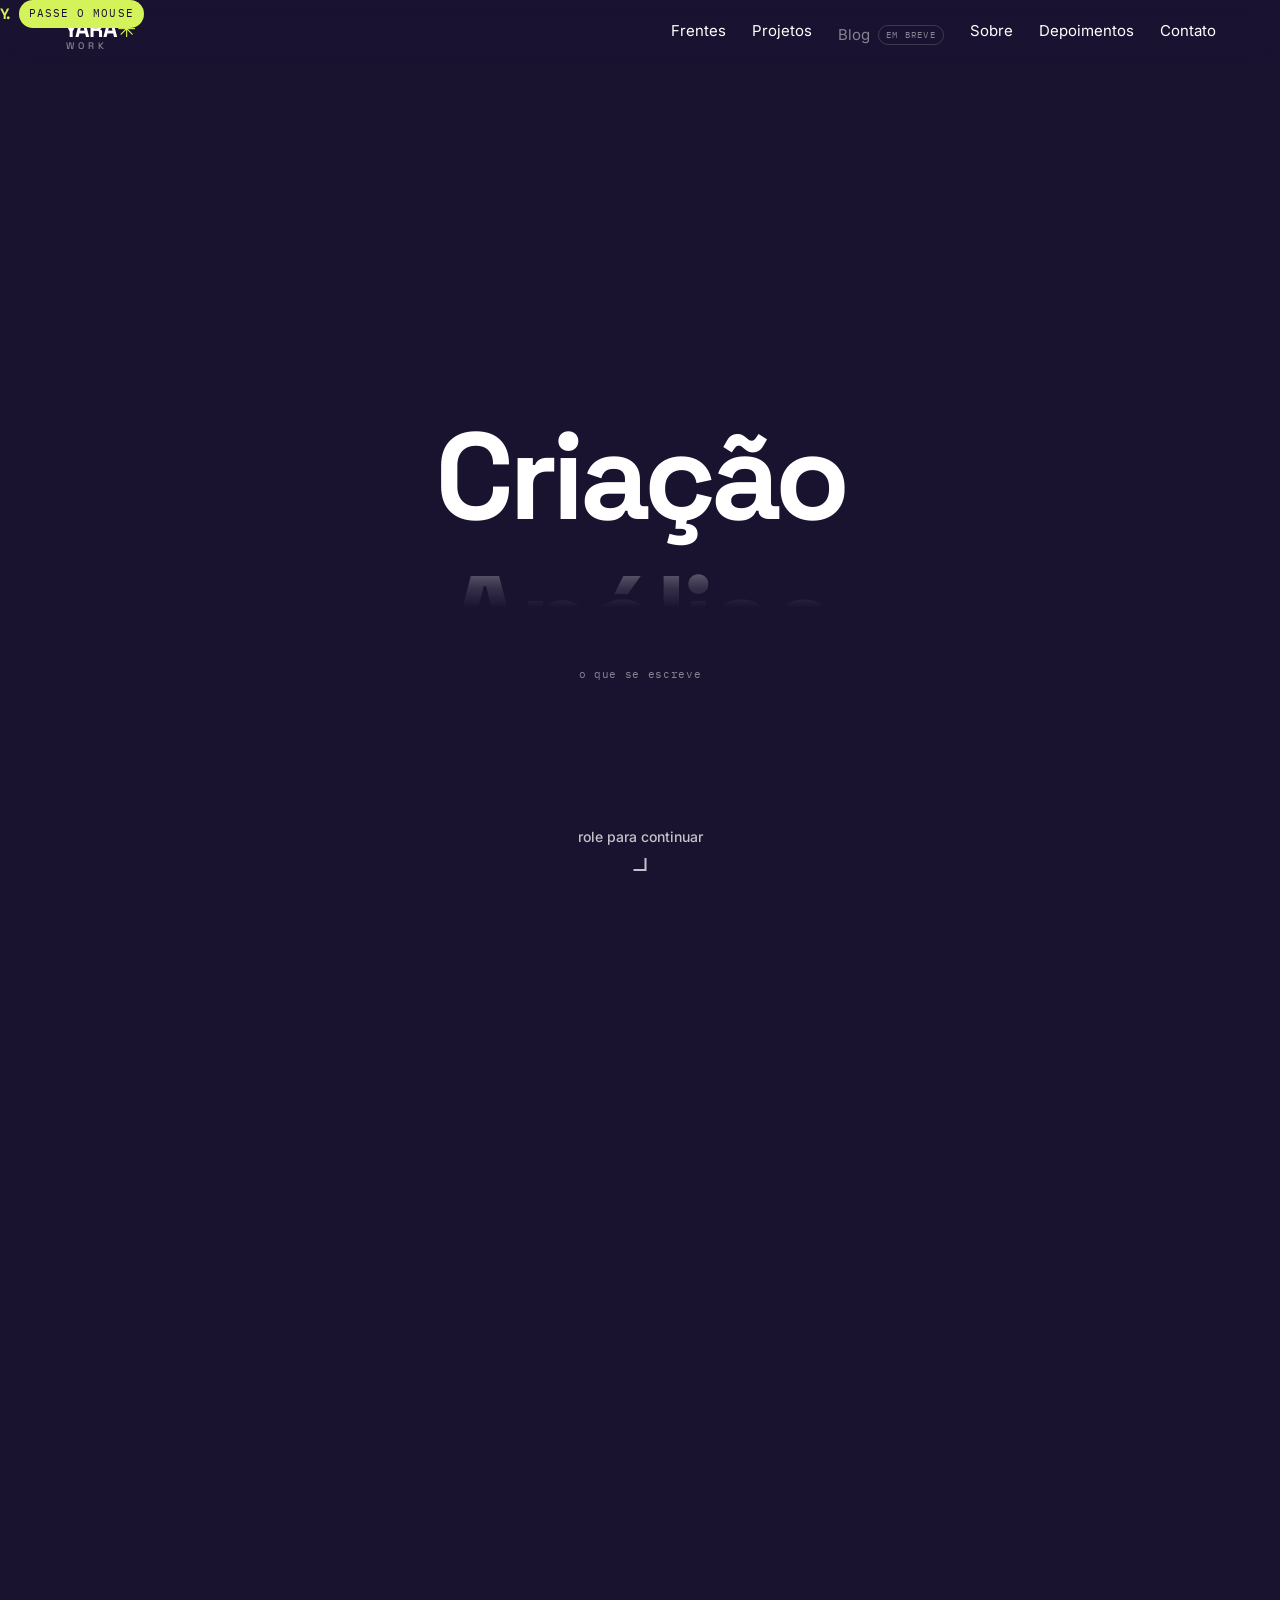
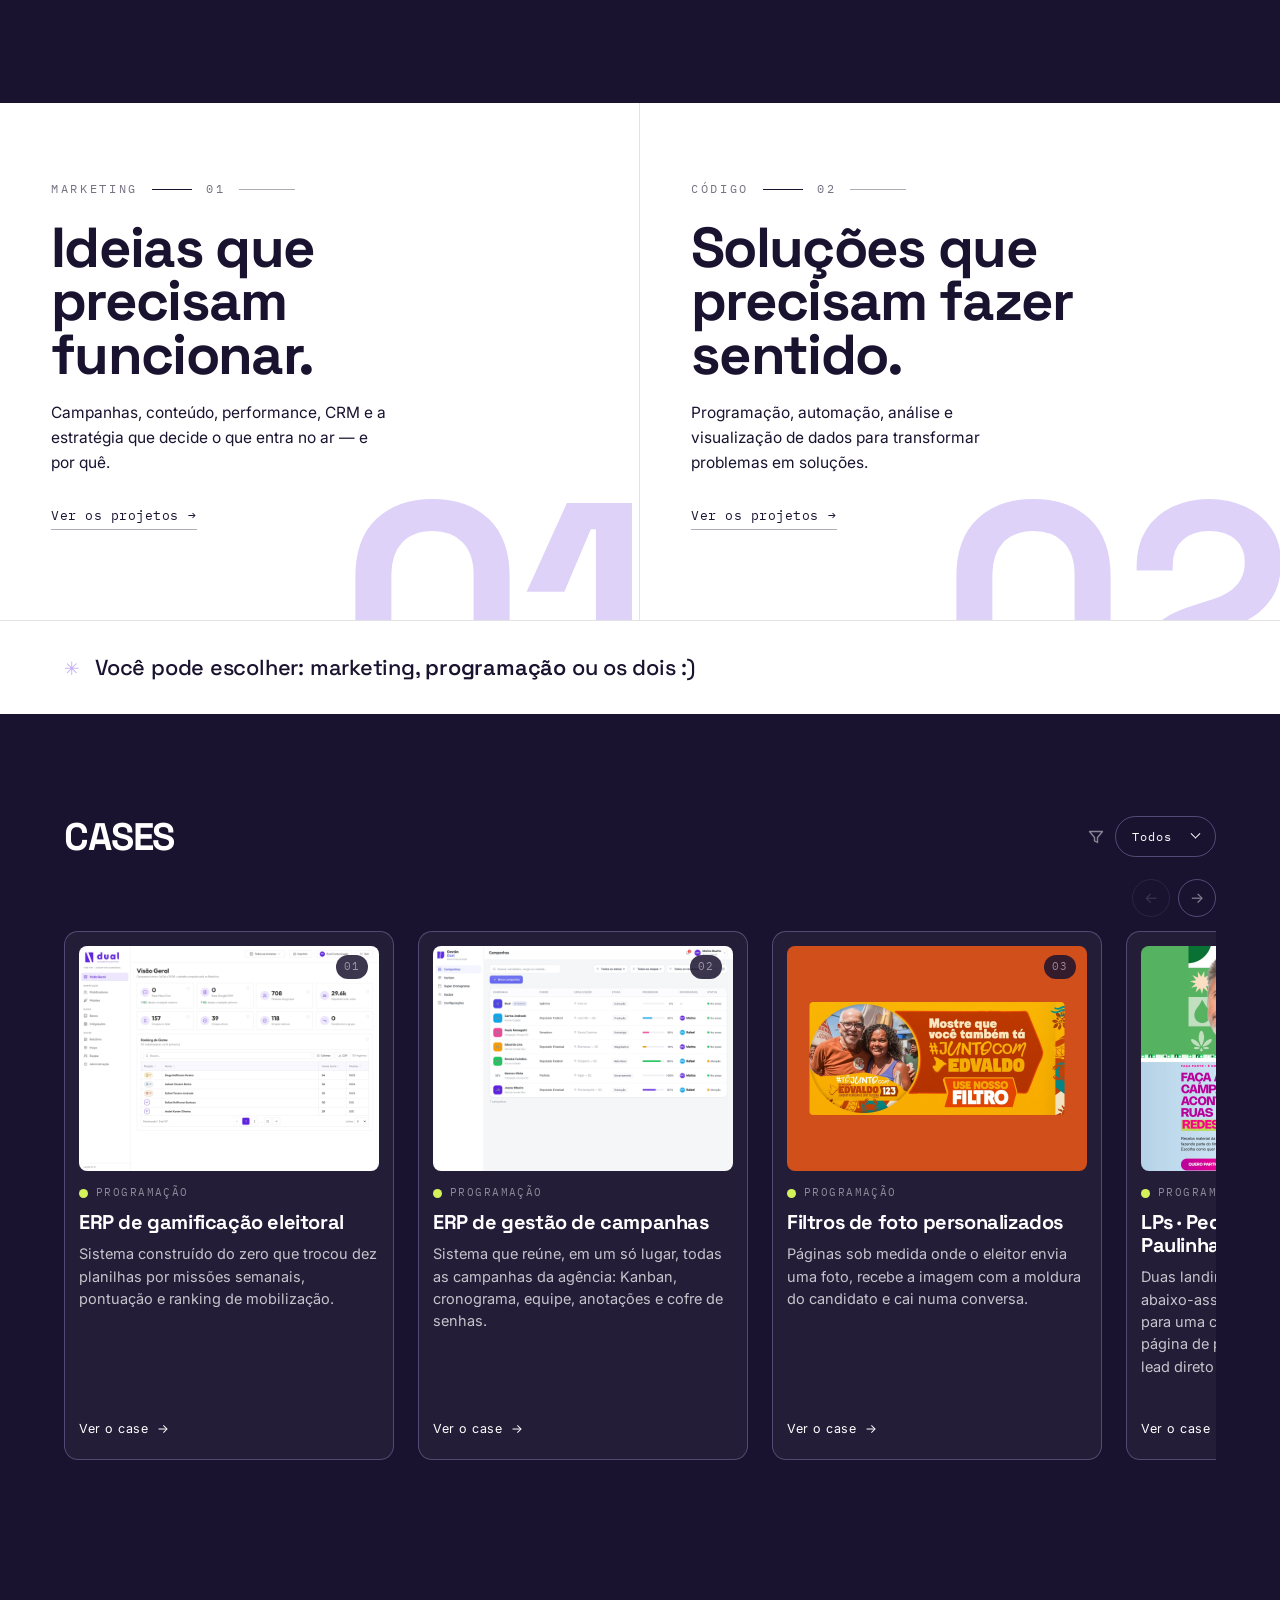
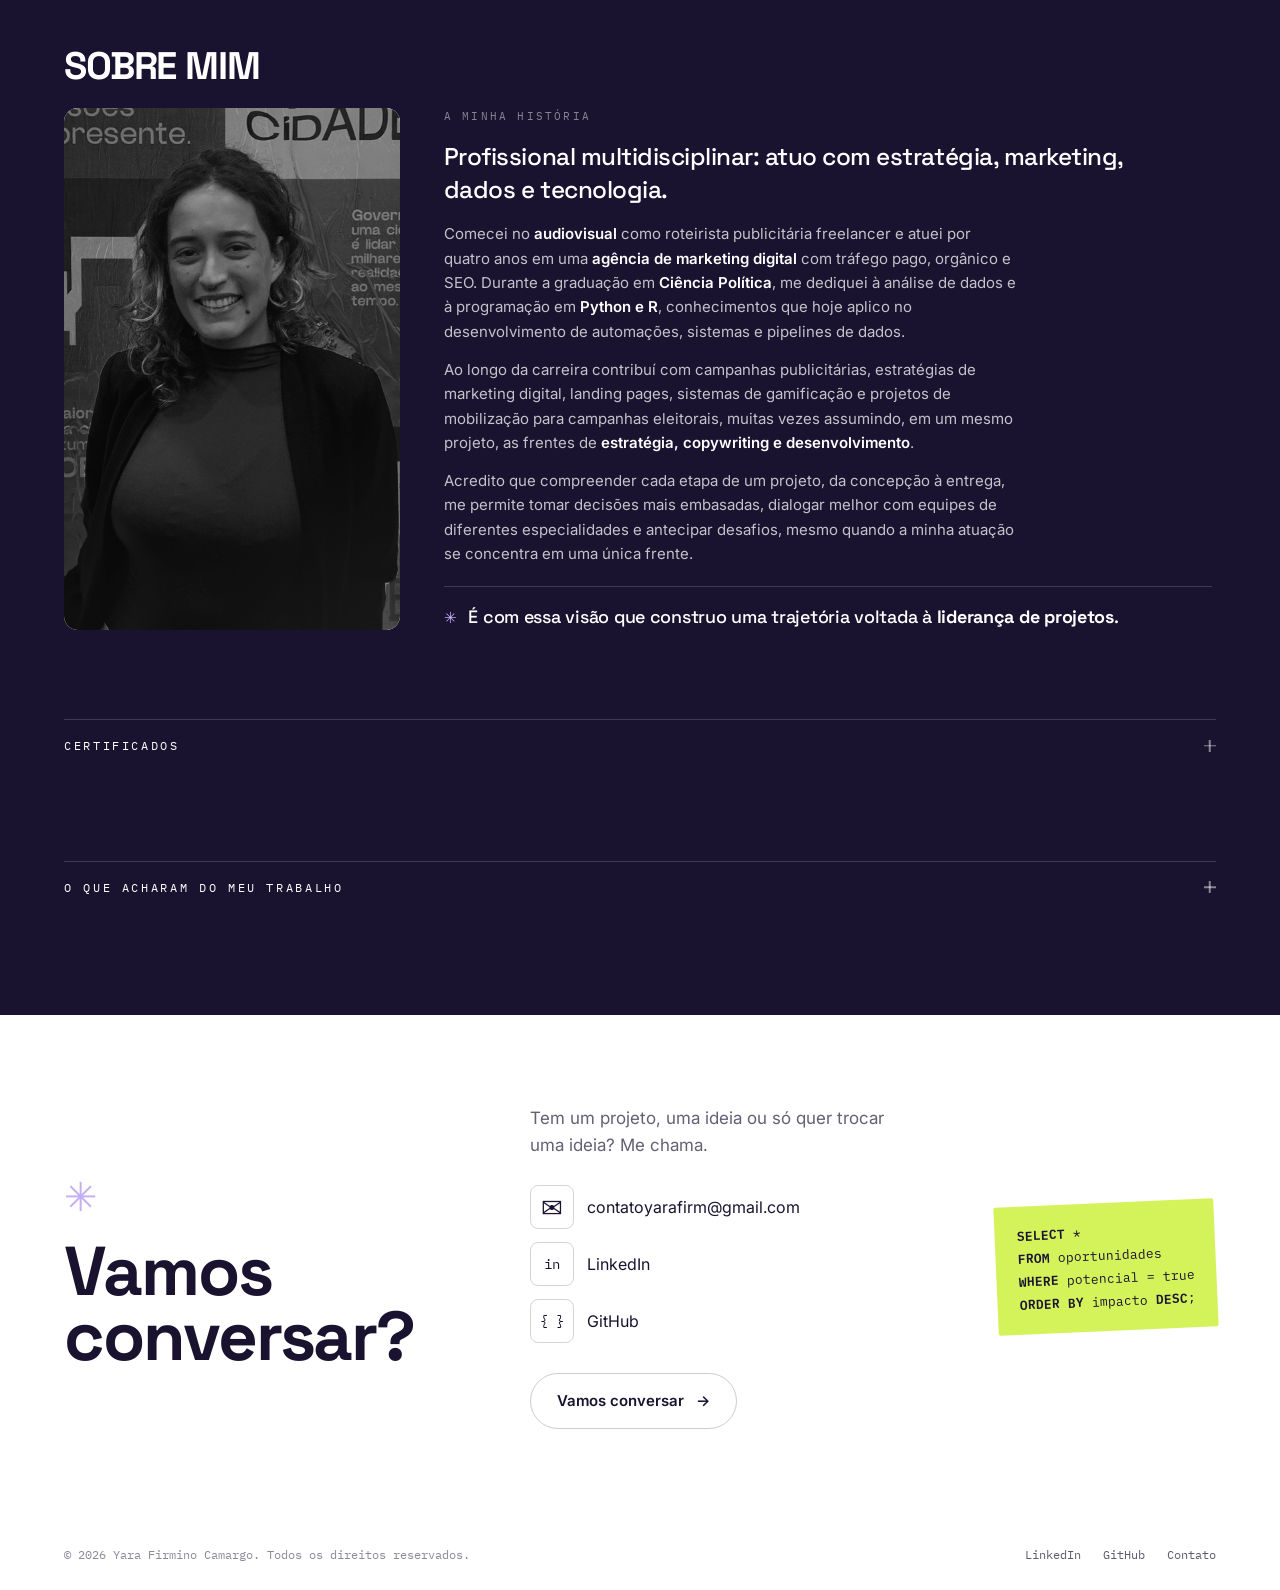
==== commit 429b1993: "Reordena os cases: sistemas, filtros, LPs, SINTE; Mumuzinho, DMC, Farol Co-Authored-By: Claude Code " ====
--- a/index.html
+++ b/index.html
@@ -140,143 +140,7 @@
 
   <ul class="grade-projetos" tabindex="0" aria-label="Projetos">
     <li data-cursor="ver o case" class="projeto cat-dados" data-frente="dados" data-revela data-atraso="1">
-      <div class="projeto-capa"><img src="imagens/case-lps.webp" alt="" onerror="this.closest('.projeto-capa').classList.add('vazio')"><span class="projeto-num">01</span></div>
-      <p class="projeto-cat"><span class="ponto"></span>Programação</p>
-      <h3>LPs · Pedro Sta Cannabis e Paulinha</h3>
-      <p class="projeto-desc">Duas landing pages de campanha: o abaixo-assinado que leva cada apoiador para uma conversa no WhatsApp e a página de participação que manda cada lead direto para a planilha da equipe.</p>
-      <p class="projeto-meta"><span class="projeto-resultado">~13.000 assinaturas em 30 dias</span> · 2 LPs, API própria, banco, webhook para Sheets, redirecionamento</p>
-      <button class="link-seta projeto-abrir" type="button">Ver o case <span class="seta">→</span></button>
-
-      <!-- o case inteiro mora aqui, sem ser renderizado; o modal clona -->
-      <template class="case-conteudo">
-        <div class="case-galeria">
-          <div class="cg-barra">
-            <p class="cg-legenda"><b></b><span></span></p>
-            <span class="cg-pos" aria-live="polite"></span>
-            <div class="dep-setas"><button class="dep-seta cg-seta" type="button" data-dir="-1" aria-label="Página anterior">←</button><button class="dep-seta cg-seta" type="button" data-dir="1" aria-label="Próxima página">→</button></div>
-          </div>
-          <ul class="cg-tira">
-            <li class="cg-item ativo" data-nome="Pedro Sta Cannabis · Manifesto" data-info="Abaixo-assinado Cannabis Medicinal no SUS: assinou, cai numa conversa de WhatsApp · API própria, banco e contador ao vivo"><img src="imagens/case-manifesto-completa.webp" alt="Landing page completa do abaixo-assinado Cannabis Medicinal no SUS, do topo ao rodapé" loading="lazy"></li>
-            <li class="cg-item" data-nome="Paulinha · Time Paulinha" data-info="Página de participação da campanha: o apoiador escolhe como ajudar e o lead vai direto para uma planilha do Google, sem banco"><img src="imagens/case-paulinha-completa.webp" alt="Landing page completa do Time Paulinha, do topo ao rodapé" loading="lazy"></li>
-          </ul>
-        </div>
-        <div class="case-numeros"><div class="cn"><b>~13.000</b><span>assinaturas coletadas</span></div><div class="cn"><b>30</b><span>dias no ar</span></div></div>
-        
-<h4>Contexto</h4>
-<p>Duas landing pages para campanhas eleitorais de 2026, com a mesma lógica: a página
-converte, e o dado vai direto para onde a equipe trabalha. Para o Pedro Santa,
-desenvolvi com uma designer de UI/UX uma landing page
-para coletar assinaturas de um manifesto. Depois de assinar, o apoiador era levado
-automaticamente para uma conversa no WhatsApp, o que transformava cada assinatura em
-um contato ativo da campanha.</p>
-
-<h4>Minhas responsabilidades</h4>
-<ul>
-  <li><b>Estratégia e copywriting</b> — escrevi o briefing para a designer e toda a copy
-  da página, com foco em conversão.</li>
-  <li><b>Backend e integração de dados</b> — desenvolvi a API que registrava as assinaturas,
-  alimentava o contador ao vivo e sincronizava os dados com o Google Sheets.</li>
-  <li><b>Formulário</b> — desenvolvi o formulário de assinatura e o redirecionamento
-  automático para a conversa.</li>
-</ul>
-
-<h4>Backend</h4>
-<p>Construí todo o backend da página. O formulário enviava os dados para uma API que
-desenvolvi em Python/FastAPI. A API validava os campos — formato de e-mail e telefone, e bloqueio
-de assinaturas duplicadas — e salvava cada assinatura no banco de dados PostgreSQL.</p>
-<p>Ao mesmo tempo, um webhook replicava os dados em tempo real para uma planilha do
-Google Sheets. Assim, a equipe da campanha, que não tinha acesso nem familiaridade com o
-banco de dados, acompanhava as assinaturas de forma simples e atualizada. O contador ao
-vivo da página consultava um endpoint da API com o total atualizado.</p>
-<p>Depois da confirmação, o backend redirecionava o apoiador para o WhatsApp com uma
-mensagem pré-preenchida, iniciando a conversa automática.</p>
-
-<h4>LP da Paulinha</h4>
-<p>A segunda página é a de participação do Time Paulinha: o apoiador escolhe como quer
-ajudar — material físico, material digital, ser apoiador ou compartilhar nas redes — e
-preenche nome, WhatsApp, e-mail e cidade (a lista de municípios vem da API do IBGE,
-filtrada pela UF). Aqui não há banco de dados: uma API em FastAPI valida e normaliza os
-campos e envia cada lead por webhook para uma planilha do Google, via Apps Script; se o
-webhook falhar, o lead fica num backup local e nada se perde. Tudo sobe com um
-<code>docker compose up</code>: nginx serve a página e faz o proxy da API.</p>
-
-<h4>Problema</h4>
-<p>A campanha precisava de uma forma rápida de captar apoiadores e levá-los direto para um
-canal de relacionamento, sem depender de planilhas manuais nem perder leads entre a
-assinatura e o primeiro contato.</p>
-
-      </template>
-    </li>
-
-    <li data-cursor="ver o case" class="projeto cat-dados" data-frente="dados" data-revela data-atraso="2">
-      <div class="projeto-capa"><img src="imagens/case-filtros.webp" alt="" onerror="this.closest('.projeto-capa').classList.add('vazio')"><span class="projeto-num">02</span></div>
-      <p class="projeto-cat"><span class="ponto"></span>Programação</p>
-      <h3>Filtros de foto personalizados</h3>
-      <p class="projeto-desc">Páginas sob medida onde o eleitor envia uma foto, recebe a imagem com a moldura do candidato e cai numa conversa.</p>
-      <p class="projeto-meta"><span class="projeto-resultado">+10 mil fotos geradas</span> · Composição de imagem, config por cliente, webhook, LGPD</p>
-      <button class="link-seta projeto-abrir" type="button">Ver o case <span class="seta">→</span></button>
-
-      <!-- o case inteiro mora aqui, sem ser renderizado; o modal clona -->
-      <template class="case-conteudo">
-        <div class="case-galeria">
-          <div class="cg-barra">
-            <p class="cg-legenda"><b></b><span></span></p>
-            <span class="cg-pos" aria-live="polite"></span>
-            <div class="dep-setas"><button class="dep-seta cg-seta" type="button" data-dir="-1" aria-label="LP anterior">←</button><button class="dep-seta cg-seta" type="button" data-dir="1" aria-label="Próxima LP">→</button></div>
-          </div>
-          <ul class="cg-tira">
-            <li class="cg-item ativo" data-nome="Edvaldo" data-info="Senador · 123"><img src="imagens/filtros/lpedvaldo.webp" alt="LP de filtro do Edvaldo, página inteira" loading="lazy"></li>
-            <li class="cg-item" data-nome="Carol Dartora" data-info="Deputada Federal · 1363"><img src="imagens/filtros/lpcarol.webp" alt="LP de filtro da Carol Dartora, página inteira" loading="lazy"></li>
-            <li class="cg-item" data-nome="Lucas Lucindo" data-info="Deputado Estadual · 20005"><img src="imagens/filtros/lplucindo.webp" alt="LP de filtro do Lucas Lucindo, página inteira" loading="lazy"></li>
-            <li class="cg-item" data-nome="Melissa Medeiros" data-info="Deputada Federal · 2030"><img src="imagens/filtros/lpmelissa.webp" alt="LP de filtro da Melissa Medeiros, página inteira" loading="lazy"></li>
-            <li class="cg-item" data-nome="Paulinha" data-info="Deputada Federal · 2020"><img src="imagens/filtros/lppaulinha.webp" alt="LP de filtro da Deputada Paulinha, página inteira" loading="lazy"></li>
-          </ul>
-        </div>
-        
-<div class="case-numeros"><div class="cn"><b>+10 mil</b><span>fotos geradas</span></div><div class="cn"><b>1</b><span>configuração por cliente, sem reescrever código</span></div><div class="cn"><b>2</b><span>fluxos de entrega: iOS e Android</span></div></div>
-        
-<h4>Contexto</h4>
-<p>Durante as eleições de 2026, criei com uma designer de UI/UX landing pages personalizadas
-para candidatos. Nelas, o eleitor enviava uma foto e recebia a imagem com a moldura
-(filtro PNG) do candidato, pronta para compartilhar.</p>
-
-<h4>Diferencial</h4>
-<p>Ao contrário de soluções genéricas, cada página era feita sob medida para o cliente.
-Depois do download da foto, o eleitor era redirecionado para uma conversa no WhatsApp, o
-que convertia engajamento orgânico em contato direto com a campanha.</p>
-
-<h4>Backend</h4>
-<p>Construí o backend responsável por gerar e entregar as imagens. Cada cliente tinha uma
-configuração própria, moldura PNG, cores, número de WhatsApp e mensagem de
-redirecionamento, o que permitia criar uma nova página sem reescrever código.</p>
-<p>A composição da foto com o filtro era feita no navegador, via Canvas API, ajustando o enquadramento e
-exportando a imagem final em alta qualidade.</p>
-<p>Cada uso era registrado no banco de dados e replicado via webhook para uma planilha do
-Google Sheets. Com isso, o candidato e a equipe, sem acesso ao banco, acompanhavam o
-engajamento em tempo real: número de fotos geradas, dispositivo, data e hora, e dados de
-contato aceitos via LGPD.</p>
-
-<h4>Desafios técnicos</h4>
-<p>A página foi otimizada para desktop e mobile, com fluxos diferentes para cada sistema:</p>
-<ul>
-  <li><b>iPhone (iOS/Safari)</b>: a imagem é entregue pela Web Share API
-  (<code>navigator.share</code>), porque o Safari limita downloads diretos e esse caminho
-  permite salvar ou compartilhar a foto de forma nativa.</li>
-  <li><b>Android</b>: a imagem final é convertida em um arquivo Blob e baixada
-  automaticamente por meio de um link de download, sem passos extras para o usuário.</li>
-</ul>
-
-<h4>Problema</h4>
-<p>Os filtros de campanha costumam ser feitos em ferramentas genéricas que falham no iPhone e
-terminam no compartilhamento da foto, sem que a campanha saiba quem participou. O desafio
-era criar um filtro que funcionasse em qualquer dispositivo e transformasse cada
-participação em um contato mensurável, com continuidade via WhatsApp.</p>
-
-      </template>
-    </li>
-
-    <li data-cursor="ver o case" class="projeto cat-dados" data-frente="dados" data-revela data-atraso="3">
-      <div class="projeto-capa"><img src="imagens/case-erp.webp" alt="" onerror="this.closest('.projeto-capa').classList.add('vazio')"><span class="projeto-num">03</span></div>
+      <div class="projeto-capa"><img src="imagens/case-erp.webp" alt="" onerror="this.closest('.projeto-capa').classList.add('vazio')"><span class="projeto-num">01</span></div>
       <p class="projeto-cat"><span class="ponto"></span>Programação</p>
       <h3>ERP de gamificação eleitoral</h3>
       <p class="projeto-desc">Sistema construído do zero que trocou dez planilhas por missões semanais, pontuação e ranking de mobilização.</p>
@@ -317,11 +181,11 @@
 
 <h4>Minhas responsabilidades</h4>
 <ul>
-  <li><b>Mapeamento</b> — levantei os processos e os dados das planilhas existentes e defini
+  <li><b>Mapeamento</b>: levantei os processos e os dados das planilhas existentes e defini
   com a coordenação o que o sistema precisava entregar.</li>
-  <li><b>Backend</b> — desenvolvi a estrutura de dados, a lógica de missões e pontuação, a
+  <li><b>Backend</b>: desenvolvi a estrutura de dados, a lógica de missões e pontuação, a
   autenticação e os endpoints do sistema.</li>
-  <li><b>Dashboards e relatórios</b> — construí os painéis de acompanhamento e o relatório
+  <li><b>Dashboards e relatórios</b>: construí os painéis de acompanhamento e o relatório
   semanal automatizado.</li>
 </ul>
 
@@ -330,8 +194,8 @@
 Primeiro, migrei e estruturei os dados das planilhas: cabos eleitorais, regiões,
 expectativa de votos e histórico.</p>
 <p>Depois, em conjunto com o mobilizador digital da campanha, desenhei a lógica de
-gamificação. Ela incluía a atribuição de missões — crescimento de grupos de WhatsApp e
-compartilhamento orgânico de conteúdos da campanha —, a validação das missões concluídas e
+gamificação. Ela incluía a atribuição de missões, como crescimento de grupos de WhatsApp e
+compartilhamento orgânico de conteúdos da campanha, a validação das missões concluídas e
 o cálculo automático da pontuação semanal, que alimentava o ranking. O sistema tinha
 autenticação com níveis de acesso diferentes para a coordenação e para os cabos
 eleitorais.</p>
@@ -346,15 +210,15 @@
 
 <h4>Decisões técnicas</h4>
 <ul>
-  <li><b>Padronização e integridade dos dados</b> — as planilhas de origem continham nomes de
+  <li><b>Padronização e integridade dos dados</b>: as planilhas de origem continham nomes de
   pessoas, cidades e regiões escritos de formas diferentes. Criei regras de padronização
   (acentuação, maiúsculas e grafia única de municípios) e modelei o banco com identificadores
   únicos e restrições de unicidade por telefone. Assim, evitava registros duplicados e
   garantia que pontuações e votos esperados não fossem contados duas vezes.</li>
-  <li><b>Lógica de missões extensível</b> — estruturei as regras de pontuação de forma
+  <li><b>Lógica de missões extensível</b>: estruturei as regras de pontuação de forma
   configurável. A coordenação podia criar missões e regras automáticas ao longo da campanha
   sem mudar o código, e o sistema acompanhou a estratégia conforme ela evoluía.</li>
-  <li><b>Integração com o Google Contatos</b> — conectei o sistema à People API via OAuth. A
+  <li><b>Integração com o Google Contatos</b>: conectei o sistema à People API via OAuth. A
   sincronização diária mostrava quantos contatos a conta do candidato tinha, dando à
   coordenação um indicador direto do crescimento da base de relacionamento.</li>
 </ul>
@@ -367,8 +231,8 @@
       </template>
     </li>
 
-    <li data-cursor="ver o case" class="projeto cat-dados" data-frente="dados" data-revela data-atraso="4">
-      <div class="projeto-capa"><img src="imagens/case-gestao.webp" alt="" onerror="this.closest('.projeto-capa').classList.add('vazio')"><span class="projeto-num">04</span></div>
+    <li data-cursor="ver o case" class="projeto cat-dados" data-frente="dados" data-revela data-atraso="2">
+      <div class="projeto-capa"><img src="imagens/case-gestao.webp" alt="" onerror="this.closest('.projeto-capa').classList.add('vazio')"><span class="projeto-num">02</span></div>
       <p class="projeto-cat"><span class="ponto"></span>Programação</p>
       <h3>ERP de gestão de campanhas</h3>
       <p class="projeto-desc">Sistema que reúne, em um só lugar, todas as campanhas da agência: Kanban, cronograma, equipe, anotações e cofre de senhas.</p>
@@ -407,13 +271,13 @@
 
 <h4>Minhas responsabilidades</h4>
 <ul>
-  <li><b>Mapeamento e arquitetura</b> — transformei o fluxo de trabalho das campanhas na
+  <li><b>Mapeamento e arquitetura</b>: transformei o fluxo de trabalho das campanhas na
   estrutura e nas regras do sistema.</li>
-  <li><b>Backend</b> — modelei o banco de dados e desenvolvi API, autenticação, níveis de
+  <li><b>Backend</b>: modelei o banco de dados e desenvolvi API, autenticação, níveis de
   acesso, histórico e cofre de credenciais.</li>
-  <li><b>Frontend</b> — desenvolvi as interfaces de campanhas, Kanban, cronograma, equipes e
+  <li><b>Frontend</b>: desenvolvi as interfaces de campanhas, Kanban, cronograma, equipes e
   anotações.</li>
-  <li><b>Infraestrutura</b> — implementei a aplicação com Docker, proxy, TLS e backups
+  <li><b>Infraestrutura</b>: implementei a aplicação com Docker, proxy, TLS e backups
   automatizados.</li>
 </ul>
 
@@ -439,6 +303,142 @@
 <p>A agência precisava substituir informações dispersas por uma visão centralizada da
 operação, permitindo identificar atrasos, acompanhar a carga das equipes e acessar
 informações de cada campanha com mais agilidade.</p>
+
+      </template>
+    </li>
+
+    <li data-cursor="ver o case" class="projeto cat-dados" data-frente="dados" data-revela data-atraso="3">
+      <div class="projeto-capa"><img src="imagens/case-filtros.webp" alt="" onerror="this.closest('.projeto-capa').classList.add('vazio')"><span class="projeto-num">03</span></div>
+      <p class="projeto-cat"><span class="ponto"></span>Programação</p>
+      <h3>Filtros de foto personalizados</h3>
+      <p class="projeto-desc">Páginas sob medida onde o eleitor envia uma foto, recebe a imagem com a moldura do candidato e cai numa conversa.</p>
+      <p class="projeto-meta"><span class="projeto-resultado">+10 mil fotos geradas</span> · Composição de imagem, config por cliente, webhook, LGPD</p>
+      <button class="link-seta projeto-abrir" type="button">Ver o case <span class="seta">→</span></button>
+
+      <!-- o case inteiro mora aqui, sem ser renderizado; o modal clona -->
+      <template class="case-conteudo">
+        <div class="case-galeria">
+          <div class="cg-barra">
+            <p class="cg-legenda"><b></b><span></span></p>
+            <span class="cg-pos" aria-live="polite"></span>
+            <div class="dep-setas"><button class="dep-seta cg-seta" type="button" data-dir="-1" aria-label="LP anterior">←</button><button class="dep-seta cg-seta" type="button" data-dir="1" aria-label="Próxima LP">→</button></div>
+          </div>
+          <ul class="cg-tira">
+            <li class="cg-item ativo" data-nome="Edvaldo" data-info="Senador · 123"><img src="imagens/filtros/lpedvaldo.webp" alt="LP de filtro do Edvaldo, página inteira" loading="lazy"></li>
+            <li class="cg-item" data-nome="Carol Dartora" data-info="Deputada Federal · 1363"><img src="imagens/filtros/lpcarol.webp" alt="LP de filtro da Carol Dartora, página inteira" loading="lazy"></li>
+            <li class="cg-item" data-nome="Lucas Lucindo" data-info="Deputado Estadual · 20005"><img src="imagens/filtros/lplucindo.webp" alt="LP de filtro do Lucas Lucindo, página inteira" loading="lazy"></li>
+            <li class="cg-item" data-nome="Melissa Medeiros" data-info="Deputada Federal · 2030"><img src="imagens/filtros/lpmelissa.webp" alt="LP de filtro da Melissa Medeiros, página inteira" loading="lazy"></li>
+            <li class="cg-item" data-nome="Paulinha" data-info="Deputada Federal · 2020"><img src="imagens/filtros/lppaulinha.webp" alt="LP de filtro da Deputada Paulinha, página inteira" loading="lazy"></li>
+          </ul>
+        </div>
+        
+<div class="case-numeros"><div class="cn"><b>+10 mil</b><span>fotos geradas</span></div><div class="cn"><b>1</b><span>configuração por cliente, sem reescrever código</span></div><div class="cn"><b>2</b><span>fluxos de entrega: iOS e Android</span></div></div>
+        
+<h4>Contexto</h4>
+<p>Durante as eleições de 2026, criei com uma designer de UI/UX landing pages personalizadas
+para candidatos. Nelas, o eleitor enviava uma foto e recebia a imagem com a moldura
+(filtro PNG) do candidato, pronta para compartilhar.</p>
+
+<h4>Diferencial</h4>
+<p>Ao contrário de soluções genéricas, cada página era feita sob medida para o cliente.
+Depois do download da foto, o eleitor era redirecionado para uma conversa no WhatsApp, o
+que convertia engajamento orgânico em contato direto com a campanha.</p>
+
+<h4>Backend</h4>
+<p>Construí o backend responsável por gerar e entregar as imagens. Cada cliente tinha uma
+configuração própria, moldura PNG, cores, número de WhatsApp e mensagem de
+redirecionamento, o que permitia criar uma nova página sem reescrever código.</p>
+<p>A composição da foto com o filtro era feita no navegador, via Canvas API, ajustando o enquadramento e
+exportando a imagem final em alta qualidade.</p>
+<p>Cada uso era registrado no banco de dados e replicado via webhook para uma planilha do
+Google Sheets. Com isso, o candidato e a equipe, sem acesso ao banco, acompanhavam o
+engajamento em tempo real: número de fotos geradas, dispositivo, data e hora, e dados de
+contato aceitos via LGPD.</p>
+
+<h4>Desafios técnicos</h4>
+<p>A página foi otimizada para desktop e mobile, com fluxos diferentes para cada sistema:</p>
+<ul>
+  <li><b>iPhone (iOS/Safari)</b>: a imagem é entregue pela Web Share API
+  (<code>navigator.share</code>), porque o Safari limita downloads diretos e esse caminho
+  permite salvar ou compartilhar a foto de forma nativa.</li>
+  <li><b>Android</b>: a imagem final é convertida em um arquivo Blob e baixada
+  automaticamente por meio de um link de download, sem passos extras para o usuário.</li>
+</ul>
+
+<h4>Problema</h4>
+<p>Os filtros de campanha costumam ser feitos em ferramentas genéricas que falham no iPhone e
+terminam no compartilhamento da foto, sem que a campanha saiba quem participou. O desafio
+era criar um filtro que funcionasse em qualquer dispositivo e transformasse cada
+participação em um contato mensurável, com continuidade via WhatsApp.</p>
+
+      </template>
+    </li>
+
+    <li data-cursor="ver o case" class="projeto cat-dados" data-frente="dados" data-revela data-atraso="4">
+      <div class="projeto-capa"><img src="imagens/case-lps.webp" alt="" onerror="this.closest('.projeto-capa').classList.add('vazio')"><span class="projeto-num">04</span></div>
+      <p class="projeto-cat"><span class="ponto"></span>Programação</p>
+      <h3>LPs · Pedro Sta Cannabis e Paulinha</h3>
+      <p class="projeto-desc">Duas landing pages de campanha: o abaixo-assinado que leva cada apoiador para uma conversa no WhatsApp e a página de participação que manda cada lead direto para a planilha da equipe.</p>
+      <p class="projeto-meta"><span class="projeto-resultado">~13.000 assinaturas em 30 dias</span> · 2 LPs, API própria, banco, webhook para Sheets, redirecionamento</p>
+      <button class="link-seta projeto-abrir" type="button">Ver o case <span class="seta">→</span></button>
+
+      <!-- o case inteiro mora aqui, sem ser renderizado; o modal clona -->
+      <template class="case-conteudo">
+        <div class="case-galeria">
+          <div class="cg-barra">
+            <p class="cg-legenda"><b></b><span></span></p>
+            <span class="cg-pos" aria-live="polite"></span>
+            <div class="dep-setas"><button class="dep-seta cg-seta" type="button" data-dir="-1" aria-label="Página anterior">←</button><button class="dep-seta cg-seta" type="button" data-dir="1" aria-label="Próxima página">→</button></div>
+          </div>
+          <ul class="cg-tira">
+            <li class="cg-item ativo" data-nome="Pedro Sta Cannabis · Manifesto" data-info="Abaixo-assinado Cannabis Medicinal no SUS: assinou, cai numa conversa de WhatsApp · API própria, banco e contador ao vivo"><img src="imagens/case-manifesto-completa.webp" alt="Landing page completa do abaixo-assinado Cannabis Medicinal no SUS, do topo ao rodapé" loading="lazy"></li>
+            <li class="cg-item" data-nome="Paulinha · Time Paulinha" data-info="Página de participação da campanha: o apoiador escolhe como ajudar e o lead vai direto para uma planilha do Google, sem banco"><img src="imagens/case-paulinha-completa.webp" alt="Landing page completa do Time Paulinha, do topo ao rodapé" loading="lazy"></li>
+          </ul>
+        </div>
+        <div class="case-numeros"><div class="cn"><b>~13.000</b><span>assinaturas coletadas</span></div><div class="cn"><b>30</b><span>dias no ar</span></div></div>
+        
+<h4>Contexto</h4>
+<p>Duas landing pages para campanhas eleitorais de 2026, com a mesma lógica: a página
+converte, e o dado vai direto para onde a equipe trabalha. Para o Pedro Santa,
+desenvolvi com uma designer de UI/UX uma landing page
+para coletar assinaturas de um manifesto. Depois de assinar, o apoiador era levado
+automaticamente para uma conversa no WhatsApp, o que transformava cada assinatura em
+um contato ativo da campanha.</p>
+
+<h4>Minhas responsabilidades</h4>
+<ul>
+  <li><b>Estratégia e copywriting</b>: escrevi o briefing para a designer e toda a copy
+  da página, com foco em conversão.</li>
+  <li><b>Backend e integração de dados</b>: desenvolvi a API que registrava as assinaturas,
+  alimentava o contador ao vivo e sincronizava os dados com o Google Sheets.</li>
+  <li><b>Formulário</b>: desenvolvi o formulário de assinatura e o redirecionamento
+  automático para a conversa.</li>
+</ul>
+
+<h4>Backend</h4>
+<p>Construí todo o backend da página. O formulário enviava os dados para uma API que
+desenvolvi em Python/FastAPI. A API validava os campos (formato de e-mail e telefone, e bloqueio
+de assinaturas duplicadas) e salvava cada assinatura no banco de dados PostgreSQL.</p>
+<p>Ao mesmo tempo, um webhook replicava os dados em tempo real para uma planilha do
+Google Sheets. Assim, a equipe da campanha, que não tinha acesso nem familiaridade com o
+banco de dados, acompanhava as assinaturas de forma simples e atualizada. O contador ao
+vivo da página consultava um endpoint da API com o total atualizado.</p>
+<p>Depois da confirmação, o backend redirecionava o apoiador para o WhatsApp com uma
+mensagem pré-preenchida, iniciando a conversa automática.</p>
+
+<h4>LP da Paulinha</h4>
+<p>A segunda página é a de participação do Time Paulinha: o apoiador escolhe como quer
+ajudar (material físico, material digital, ser apoiador ou compartilhar nas redes) e
+preenche nome, WhatsApp, e-mail e cidade (a lista de municípios vem da API do IBGE,
+filtrada pela UF). Aqui não há banco de dados: uma API em FastAPI valida e normaliza os
+campos e envia cada lead por webhook para uma planilha do Google, via Apps Script; se o
+webhook falhar, o lead fica num backup local e nada se perde. Tudo sobe com um
+<code>docker compose up</code>: nginx serve a página e faz o proxy da API.</p>
+
+<h4>Problema</h4>
+<p>A campanha precisava de uma forma rápida de captar apoiadores e levá-los direto para um
+canal de relacionamento, sem depender de planilhas manuais nem perder leads entre a
+assinatura e o primeiro contato.</p>
 
       </template>
     </li>
@@ -461,7 +461,7 @@
           </div>
           <ul class="cg-tira">
             <li class="cg-item ativo" data-nome="Capa" data-info="Relatório técnico sobre as condições de trabalho, saúde física e mental de docentes da rede estadual · 2024"><img src="imagens/sinte/capa.webp" alt="Capa do relatório: ilustração de uma professora cansada entre pilhas de livros e o título 5ª Pesquisa de Saúde Docente" loading="lazy"></li>
-            <li class="cg-item" data-nome="Equipe" data-info="Coordenação do prof. Julian Borba; professores e pós-graduandos da UFSC, o SINTE e as graduandas de Ciências Sociais — eu entre elas"><img src="imagens/sinte/equipe.webp" alt="Página de créditos do relatório com a equipe de pesquisa" loading="lazy"></li>
+            <li class="cg-item" data-nome="Equipe" data-info="Coordenação do prof. Julian Borba; professores e pós-graduandos da UFSC, o SINTE e as graduandas de Ciências Sociais, eu entre elas"><img src="imagens/sinte/equipe.webp" alt="Página de créditos do relatório com a equipe de pesquisa" loading="lazy"></li>
             <li class="cg-item" data-nome="Sumário" data-info="Literatura sobre saúde docente, tendências 2020–2024, metodologia, seis seções de resultados, análise de grupos e regiões, recomendações"><img src="imagens/sinte/sumario.webp" alt="Sumário do relatório" loading="lazy"></li>
             <li class="cg-item" data-nome="Escopo do trabalho" data-info="Parceria do SINTE com o NIPP e o NECIP, da UFSC, dentro da Pesquisa Anual sobre a Saúde Docente"><img src="imagens/sinte/escopo.webp" alt="Página de escopo do trabalho" loading="lazy"></li>
             <li class="cg-item" data-nome="Tendências 2020–2024" data-info="As cinco edições comparadas: dedicação ao trabalho, afastamentos, uso de medicamentos, ideação suicida"><img src="imagens/sinte/tendencias.webp" alt="Abertura do capítulo de tendências observadas nas edições da pesquisa" loading="lazy"></li>
@@ -473,7 +473,7 @@
         <div class="case-numeros"><div class="cn"><b>2.597</b><span>respostas de docentes da rede estadual</span></div><div class="cn"><b>63</b><span>questões em seis seções</span></div><div class="cn"><b>5</b><span>edições comparadas, de 2020 a 2024</span></div></div>
 
 <h4>Contexto</h4>
-<p>Desde 2020, o SINTE — Sindicato dos Trabalhadores em Educação de Santa Catarina — faz
+<p>Desde 2020, o SINTE (Sindicato dos Trabalhadores em Educação de Santa Catarina) faz
 uma pesquisa anual sobre a saúde de quem dá aula na rede estadual. Na quinta edição, a
 análise passou a ser feita em parceria com dois núcleos de pesquisa da UFSC, o NIPP e o
 NECIP, dentro de um projeto de extensão coordenado pelo prof. Julian Borba. O resultado é
@@ -505,23 +505,23 @@
 
 <h4>O que os dados mostram</h4>
 <ul>
-  <li><b>Saúde mental no centro</b> — 28% dos docentes relataram ideação suicida nos últimos
+  <li><b>Saúde mental no centro</b>: 28% dos docentes relataram ideação suicida nos últimos
   anos. O cansaço e o desgaste físico e emocional são apontados por 83% como o principal
   fator de adoecimento, seguidos das tensões com estudantes (68%) e com a direção (37%).</li>
-  <li><b>Trabalhar doente</b> — a série histórica acompanha, ano a ano, quem teve algum
+  <li><b>Trabalhar doente</b>: a série histórica acompanha, ano a ano, quem teve algum
   problema de saúde que afastou do trabalho, quem trabalhou doente e quem usa medicação
   contínua ou controlada.</li>
-  <li><b>Desigualdades</b> — os recortes por sexo, raça e tipo de contrato mostram que a
+  <li><b>Desigualdades</b>: os recortes por sexo, raça e tipo de contrato mostram que a
   sobrecarga e a insegurança não se distribuem igualmente; docentes temporários e mulheres
   aparecem mais expostos.</li>
-  <li><b>Recomendações</b> — o relatório fecha com propostas para políticas públicas:
+  <li><b>Recomendações</b>: o relatório fecha com propostas para políticas públicas:
   estabilização dos vínculos, formação continuada com universidades, ações afirmativas,
   programas de saúde ocupacional e atenção ao assédio moral no ambiente escolar.</li>
 </ul>
 
 <h4>Problema</h4>
 <p>Uma pesquisa por adesão, respondida por quem quer responder, tende a não representar a
-categoria inteira — e um sindicato precisa de números que se sustentem quando forem
+categoria inteira, e um sindicato precisa de números que se sustentem quando forem
 levados à mesa de negociação. O desafio era transformar cinco anos de questionários em um
 diagnóstico comparável e defensável, com método explícito e leitura clara para quem não é
 pesquisador.</p>
@@ -530,65 +530,7 @@
     </li>
 
     <li data-cursor="ver o case" class="projeto cat-marketing" data-frente="marketing" data-revela data-atraso="6">
-      <div class="projeto-capa"><img src="imagens/case-farol.webp" alt="" onerror="this.closest('.projeto-capa').classList.add('vazio')"><span class="projeto-num">06</span></div>
-      <p class="projeto-cat"><span class="ponto"></span>Marketing</p>
-      <h3>Congresso Farol 2023 · Instituto Farol</h3>
-      <p class="projeto-desc">Teaser de lançamento do congresso de autismo e desenvolvimento infantil: 45 segundos para abrir as inscrições presenciais e on-line.</p>
-      <p class="projeto-meta"><span class="projeto-resultado">Presencial e on-line, em dois dias</span> · Roteiro, direção de arte, motion design</p>
-      <button class="link-seta projeto-abrir" type="button">Ver o case <span class="seta">→</span></button>
-
-      <!-- o case inteiro mora aqui, sem ser renderizado; o modal clona -->
-      <template class="case-conteudo">
-        <div class="case-video">
-          <video controls playsinline preload="metadata" poster="imagens/farol/teaser-poster.webp" aria-label="Teaser do Congresso Farol 2023, 45 segundos">
-            <source src="imagens/farol/teaser-horizontal.mp4" type="video/mp4">
-          </video>
-          <p class="cg-nota">Teaser horizontal, 45 s · versão para site, YouTube e envio direto.</p>
-        </div>
-        <div class="case-numeros"><div class="cn"><b>45 s</b><span>de filme, do problema ao convite</span></div><div class="cn"><b>2</b><span>dias de congresso, 28 e 29 de outubro</span></div><div class="cn"><b>4</b><span>pilares no roteiro: atenção, cuidado, aprendizado, inovação</span></div></div>
-
-<h4>Contexto</h4>
-<p>Para o Congresso Instituto Farol 2023, voltado ao autismo e ao desenvolvimento infantil,
-o desafio era criar um teaser curto e acolhedor que apresentasse o evento e direcionasse o
-público para as inscrições.</p>
-
-<h4>Minhas responsabilidades</h4>
-<ul>
-  <li><b>Roteiro e conceito</b> — desenvolvi o roteiro apresentado ao cliente e a narrativa
-  do teaser, conectando inclusão, cuidado, aprendizado e inovação.</li>
-  <li><b>Direção de arte</b> — adaptei a identidade visual do congresso para o vídeo,
-  utilizando cores, grafismos e tipografia em movimento.</li>
-</ul>
-
-<h4>Conceito</h4>
-<p>O roteiro parte da rotina de famílias e profissionais antes de apresentar o congresso. A
-narrativa evolui de atenção, cuidado e aprendizado para inovação, posicionando o evento como
-espaço para acompanhar os avanços na área.</p>
-
-<h4>Produção</h4>
-<p>O teaser combina imagens de banco com motion design baseado na identidade do evento.
-Mosaicos, padrões, tipografia e legendas estruturam o ritmo e permitem que a mensagem seja
-compreendida mesmo sem áudio.</p>
-
-<h4>Decisões criativas</h4>
-<ul>
-  <li><b>Palavras como cenas</b>: termos centrais do roteiro ganham protagonismo visual.</li>
-  <li><b>Identidade em movimento</b>: elementos gráficos da marca conduzem transições e
-  ritmo.</li>
-  <li><b>Um único chamado</b>: o filme termina direcionando o público para o site de
-  inscrição, sem competir com informações secundárias.</li>
-</ul>
-
-<h4>Problema</h4>
-<p>Apresentar o congresso em poucos segundos para famílias, profissionais da saúde e
-educadores, mantendo uma comunicação acolhedora, clara e distante do tom institucional
-convencional.</p>
-
-      </template>
-    </li>
-
-    <li data-cursor="ver o case" class="projeto cat-marketing" data-frente="marketing" data-revela data-atraso="7">
-      <div class="projeto-capa"><img src="imagens/case-bv.webp" alt="" onerror="this.closest('.projeto-capa').classList.add('vazio')"><span class="projeto-num">07</span></div>
+      <div class="projeto-capa"><img src="imagens/case-bv.webp" alt="" onerror="this.closest('.projeto-capa').classList.add('vazio')"><span class="projeto-num">06</span></div>
       <p class="projeto-cat"><span class="ponto"></span>Marketing</p>
       <h3>Mumuzinho &amp; Banco BV</h3>
       <p class="projeto-desc">Filme hero do empréstimo com garantia de veículo: uma garagem que vira três mundos enquanto Mumuzinho canta "carro na garagem, dinheiro na mão".</p>
@@ -651,11 +593,11 @@
       </template>
     </li>
 
-    <li data-cursor="ver o case" class="projeto cat-marketing" data-frente="marketing" data-revela data-atraso="8">
-      <div class="projeto-capa"><img src="imagens/case-dmc.webp" alt="" onerror="this.closest('.projeto-capa').classList.add('vazio')"><span class="projeto-num">08</span></div>
+    <li data-cursor="ver o case" class="projeto cat-marketing" data-frente="marketing" data-revela data-atraso="7">
+      <div class="projeto-capa"><img src="imagens/case-dmc.webp" alt="" onerror="this.closest('.projeto-capa').classList.add('vazio')"><span class="projeto-num">07</span></div>
       <p class="projeto-cat"><span class="ponto"></span>Marketing</p>
       <h3>Copys Boticário, PepsiCo &amp; Corteva</h3>
-      <p class="projeto-desc">Contratada como freelancer pela DMC, agência de eventos e incentivo, para escrever os copys dos cards de três campanhas — convites, kits e comunicados — pensando na experiência de quem recebe cada peça.</p>
+      <p class="projeto-desc">Contratada como freelancer pela DMC, agência de eventos e incentivo, para escrever os copys dos cards de três campanhas (convites, kits e comunicados), pensando na experiência de quem recebe cada peça.</p>
       <p class="projeto-meta"><span class="projeto-resultado">3 marcas, 9 cards</span> · Copywriting, UX writing, tom de voz</p>
       <button class="link-seta projeto-abrir" type="button">Ver o case <span class="seta">→</span></button>
 
@@ -723,6 +665,64 @@
 conquistou isso") e a instrução ("envie seu passaporte até quarta"). Quando os dois vêm
 juntos, a instrução se sobrepõe e o card vira um comunicado. O desafio era manter a
 experiência no centro sem perder nenhuma informação obrigatória.</p>
+
+      </template>
+    </li>
+
+    <li data-cursor="ver o case" class="projeto cat-marketing" data-frente="marketing" data-revela data-atraso="8">
+      <div class="projeto-capa"><img src="imagens/case-farol.webp" alt="" onerror="this.closest('.projeto-capa').classList.add('vazio')"><span class="projeto-num">08</span></div>
+      <p class="projeto-cat"><span class="ponto"></span>Marketing</p>
+      <h3>Congresso Farol 2023 · Instituto Farol</h3>
+      <p class="projeto-desc">Teaser de lançamento do congresso de autismo e desenvolvimento infantil: 45 segundos para abrir as inscrições presenciais e on-line.</p>
+      <p class="projeto-meta"><span class="projeto-resultado">Presencial e on-line, em dois dias</span> · Roteiro, direção de arte, motion design</p>
+      <button class="link-seta projeto-abrir" type="button">Ver o case <span class="seta">→</span></button>
+
+      <!-- o case inteiro mora aqui, sem ser renderizado; o modal clona -->
+      <template class="case-conteudo">
+        <div class="case-video">
+          <video controls playsinline preload="metadata" poster="imagens/farol/teaser-poster.webp" aria-label="Teaser do Congresso Farol 2023, 45 segundos">
+            <source src="imagens/farol/teaser-horizontal.mp4" type="video/mp4">
+          </video>
+          <p class="cg-nota">Teaser horizontal, 45 s · versão para site, YouTube e envio direto.</p>
+        </div>
+        <div class="case-numeros"><div class="cn"><b>45 s</b><span>de filme, do problema ao convite</span></div><div class="cn"><b>2</b><span>dias de congresso, 28 e 29 de outubro</span></div><div class="cn"><b>4</b><span>pilares no roteiro: atenção, cuidado, aprendizado, inovação</span></div></div>
+
+<h4>Contexto</h4>
+<p>Para o Congresso Instituto Farol 2023, voltado ao autismo e ao desenvolvimento infantil,
+o desafio era criar um teaser curto e acolhedor que apresentasse o evento e direcionasse o
+público para as inscrições.</p>
+
+<h4>Minhas responsabilidades</h4>
+<ul>
+  <li><b>Roteiro e conceito</b>: desenvolvi o roteiro apresentado ao cliente e a narrativa
+  do teaser, conectando inclusão, cuidado, aprendizado e inovação.</li>
+  <li><b>Direção de arte</b>: adaptei a identidade visual do congresso para o vídeo,
+  utilizando cores, grafismos e tipografia em movimento.</li>
+</ul>
+
+<h4>Conceito</h4>
+<p>O roteiro parte da rotina de famílias e profissionais antes de apresentar o congresso. A
+narrativa evolui de atenção, cuidado e aprendizado para inovação, posicionando o evento como
+espaço para acompanhar os avanços na área.</p>
+
+<h4>Produção</h4>
+<p>O teaser combina imagens de banco com motion design baseado na identidade do evento.
+Mosaicos, padrões, tipografia e legendas estruturam o ritmo e permitem que a mensagem seja
+compreendida mesmo sem áudio.</p>
+
+<h4>Decisões criativas</h4>
+<ul>
+  <li><b>Palavras como cenas</b>: termos centrais do roteiro ganham protagonismo visual.</li>
+  <li><b>Identidade em movimento</b>: elementos gráficos da marca conduzem transições e
+  ritmo.</li>
+  <li><b>Um único chamado</b>: o filme termina direcionando o público para o site de
+  inscrição, sem competir com informações secundárias.</li>
+</ul>
+
+<h4>Problema</h4>
+<p>Apresentar o congresso em poucos segundos para famílias, profissionais da saúde e
+educadores, mantendo uma comunicação acolhedora, clara e distante do tom institucional
+convencional.</p>
 
       </template>
     </li>
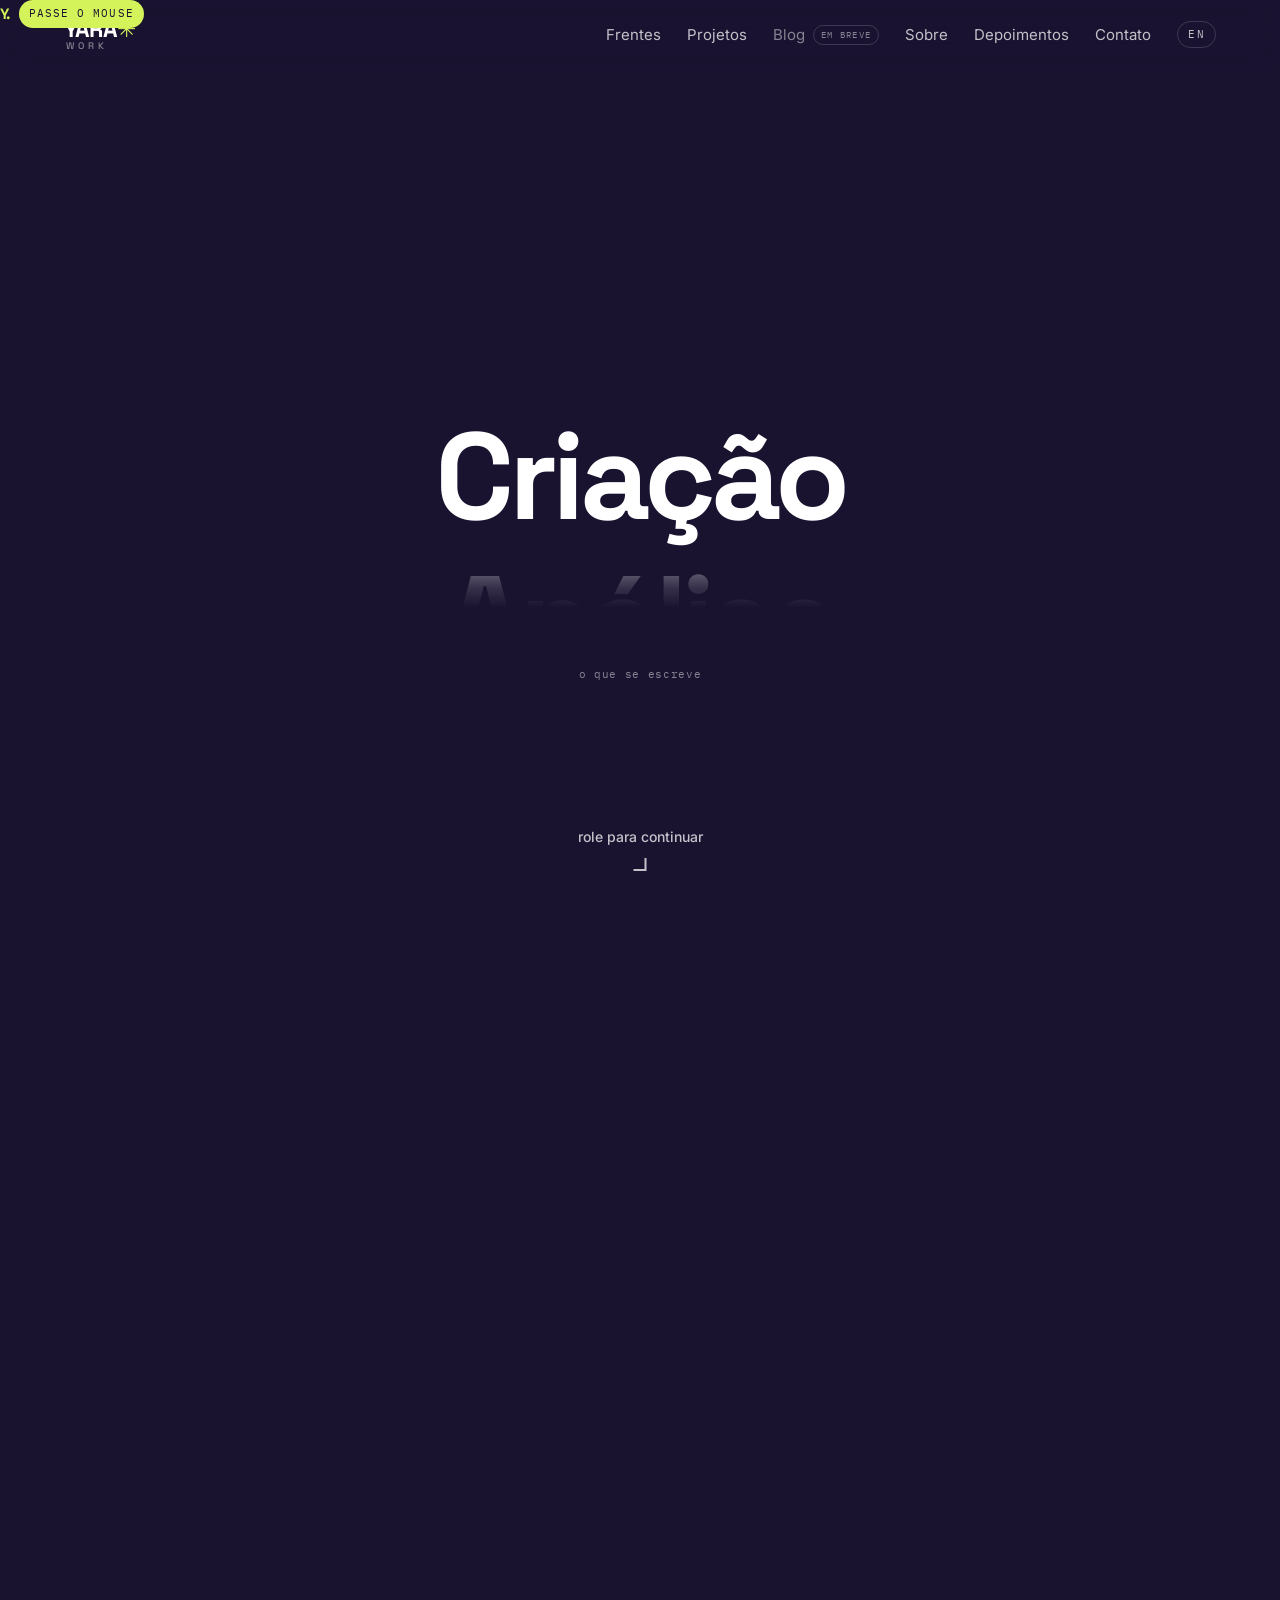
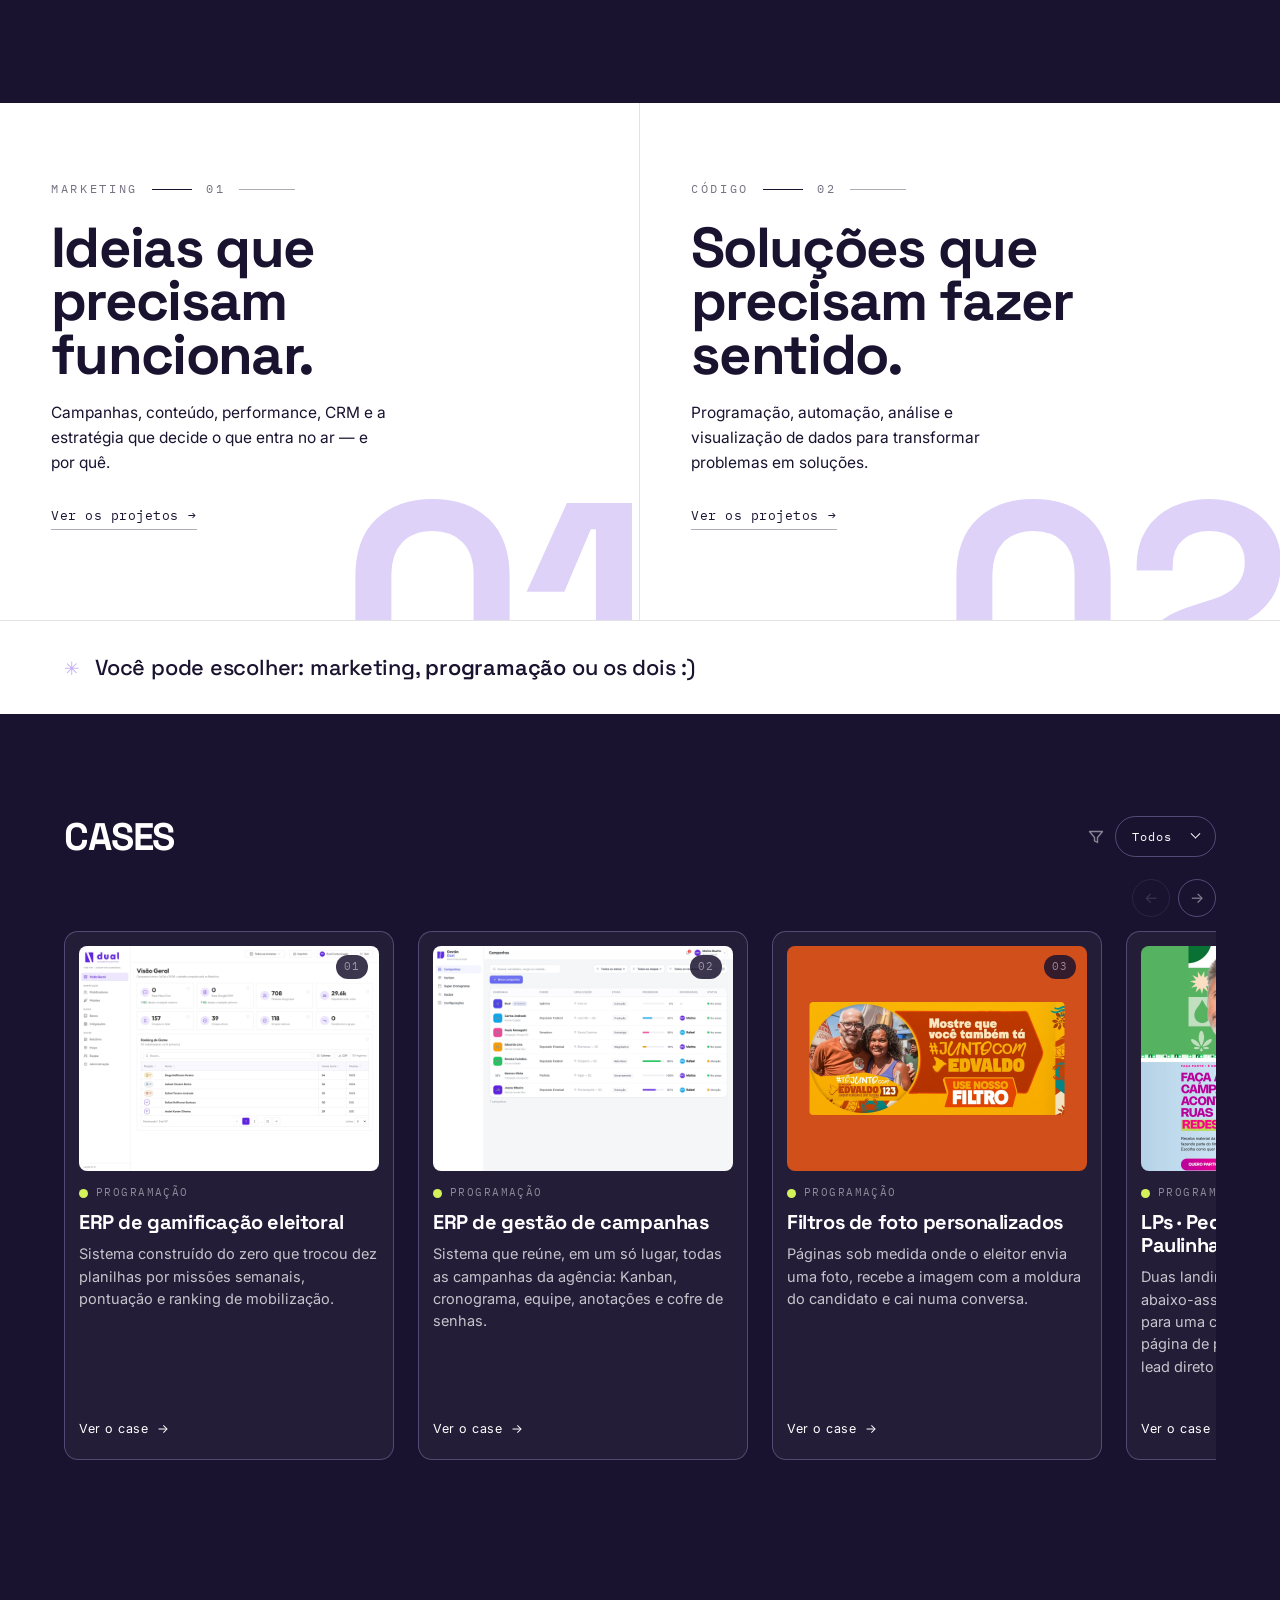
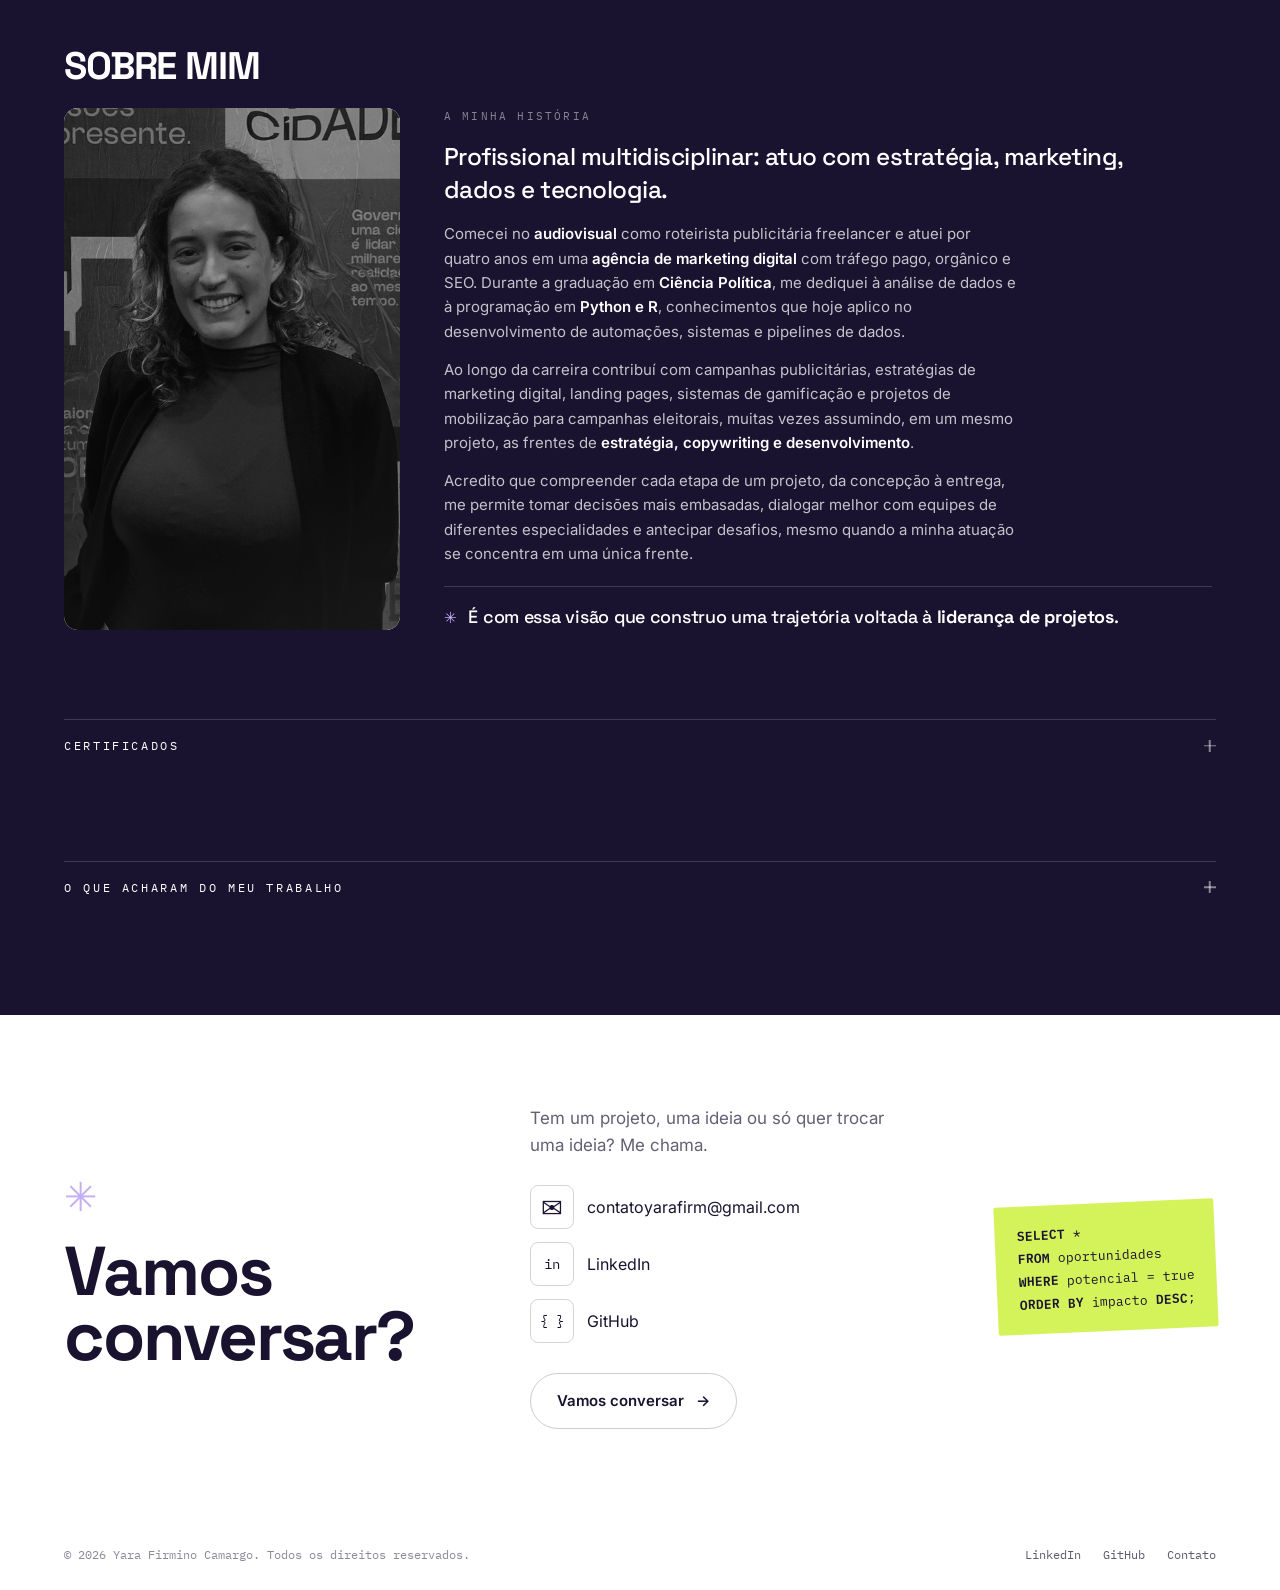
==== commit 2caaad3d: "Versão em inglês (en.html) e troca de idioma PT/EN no menu Co-Authored-By: Claude Code <noreply@anth" ====
--- a/index.html
+++ b/index.html
@@ -34,6 +34,7 @@
     <a href="#sobre">Sobre</a>
     <a href="#depoimentos">Depoimentos</a>
     <a href="#contato">Contato</a>
+    <a class="nav-idioma" href="en.html" hreflang="en" lang="en" title="English version">EN</a>
   </nav>
 </header>
 
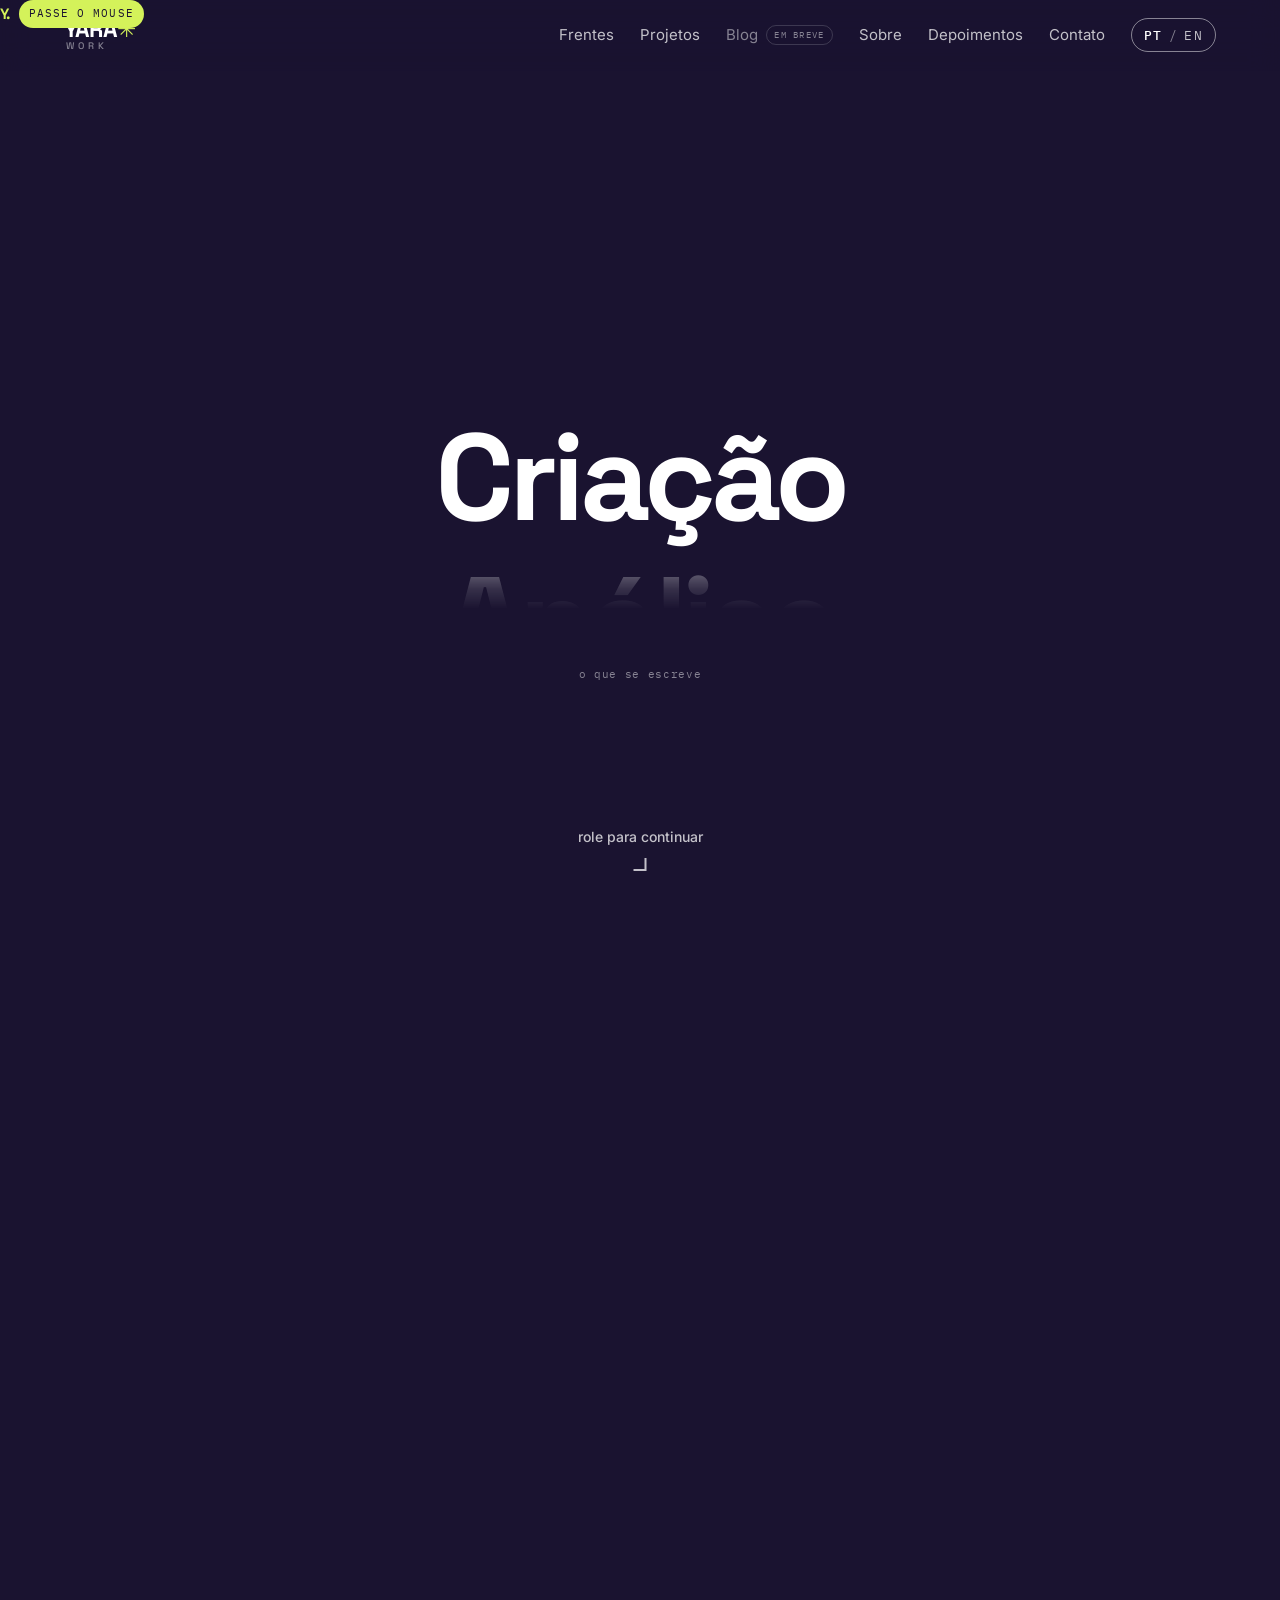
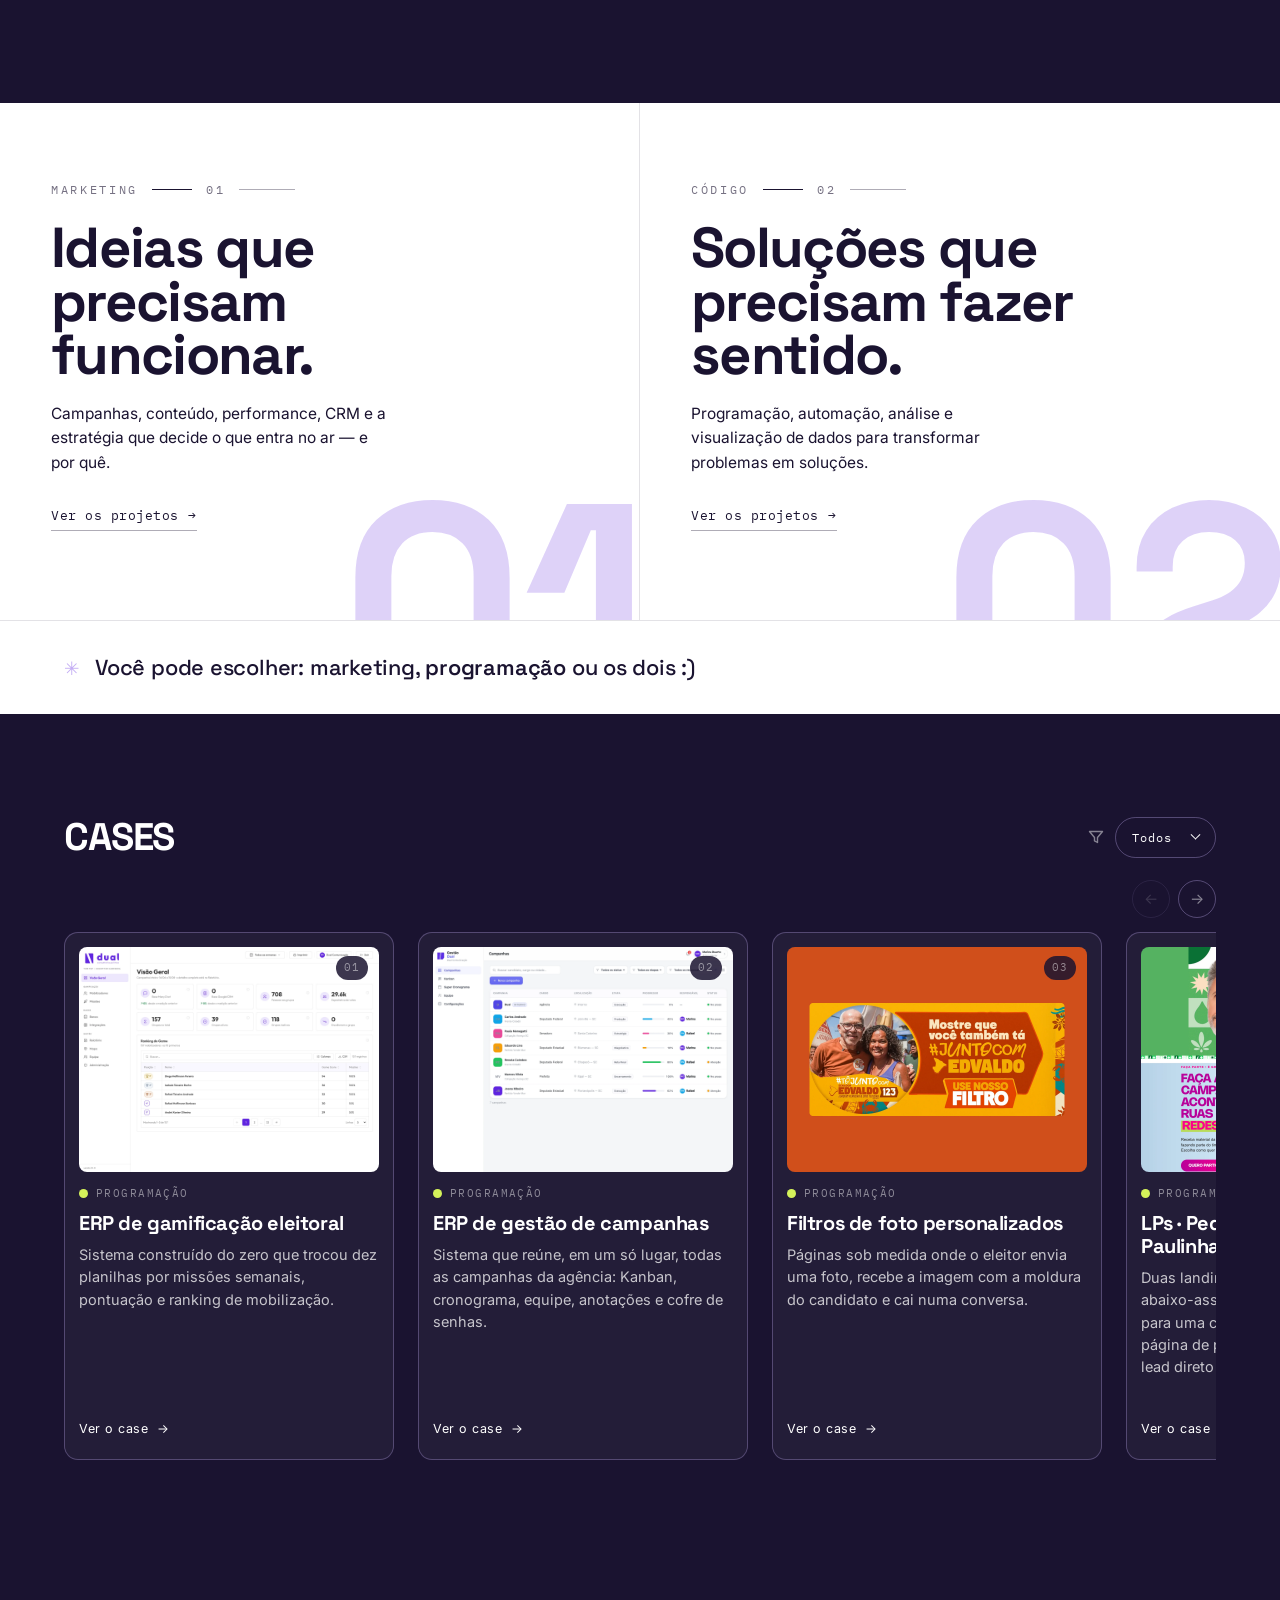
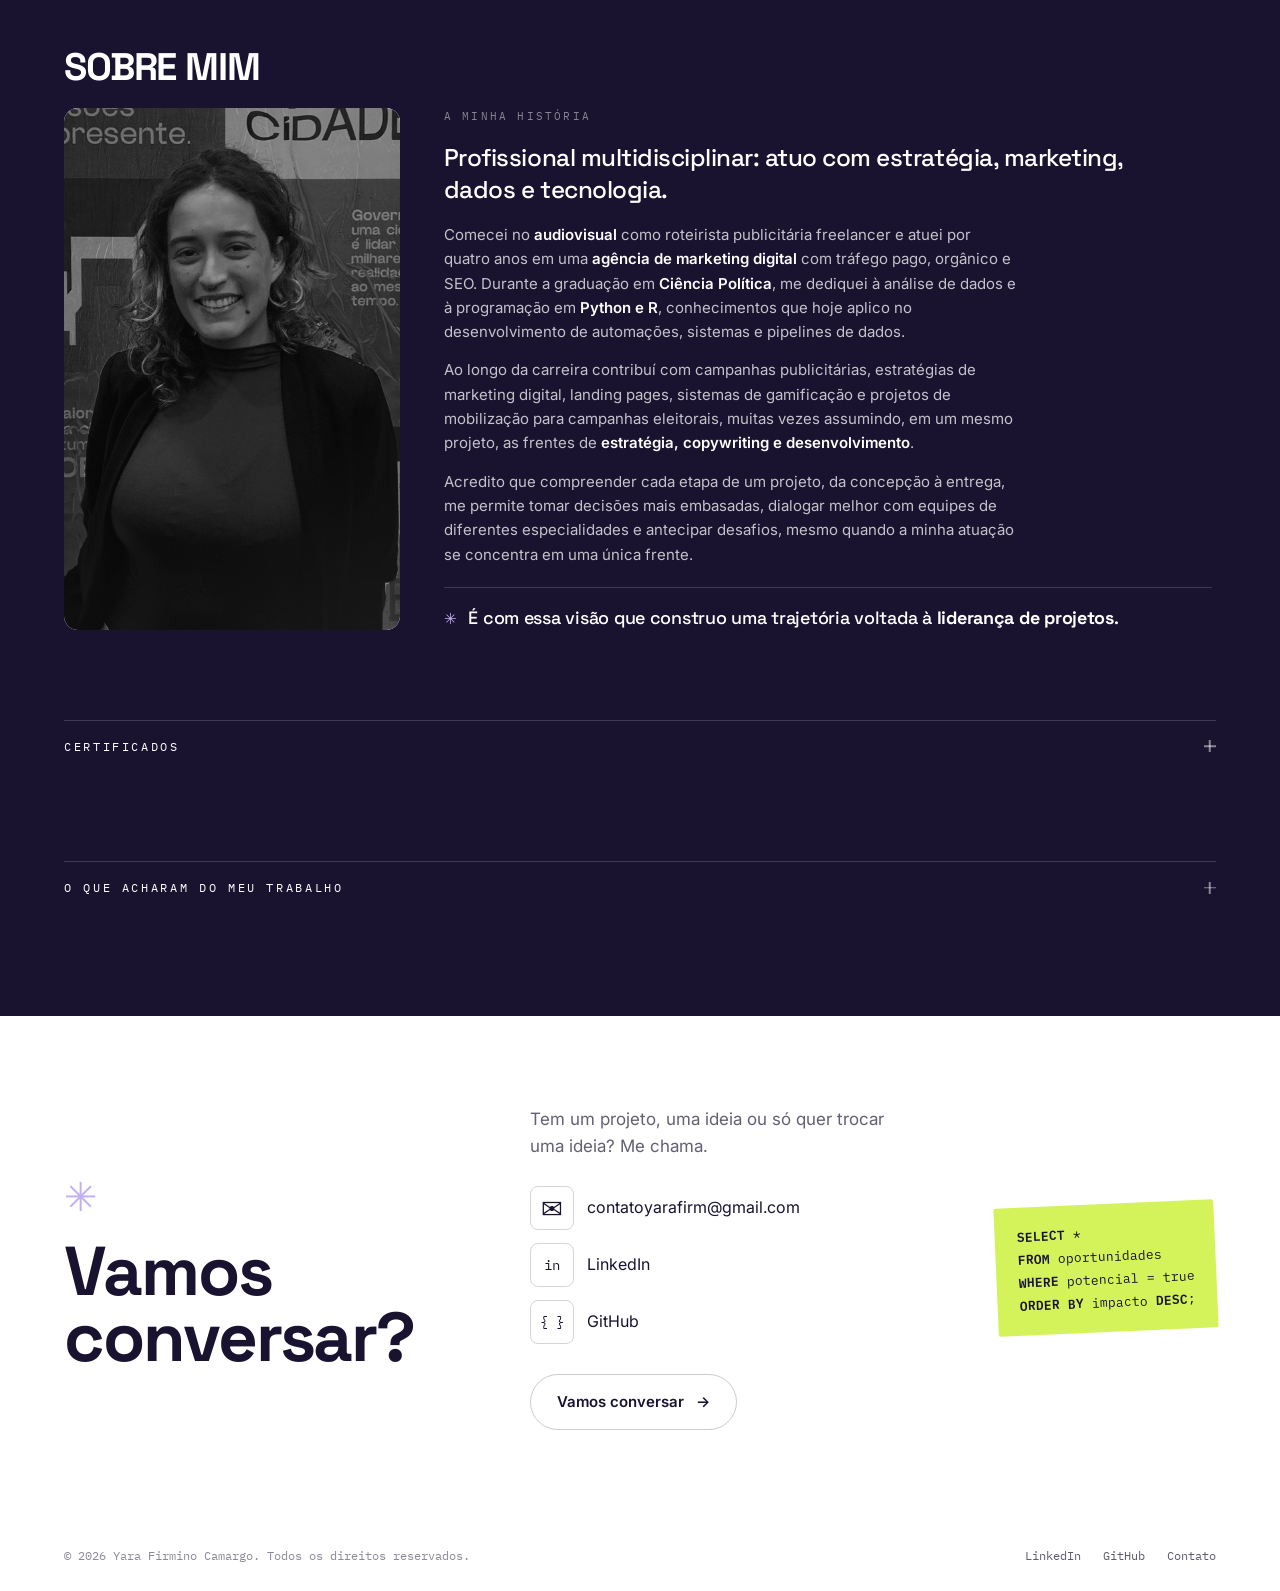
==== commit 4229a174: "Troca de idioma vira PT / EN, com o idioma atual aceso Co-Authored-By: Claude Code <noreply@anthropi" ====
--- a/index.html
+++ b/index.html
@@ -34,7 +34,7 @@
     <a href="#sobre">Sobre</a>
     <a href="#depoimentos">Depoimentos</a>
     <a href="#contato">Contato</a>
-    <a class="nav-idioma" href="en.html" hreflang="en" lang="en" title="English version">EN</a>
+    <span class="nav-idioma" aria-label="Idioma"><span class="idioma-atual" aria-current="page">PT</span><span class="idioma-sep" aria-hidden="true">/</span><a href="en.html" hreflang="en" lang="en" title="English version">EN</a></span>
   </nav>
 </header>
 
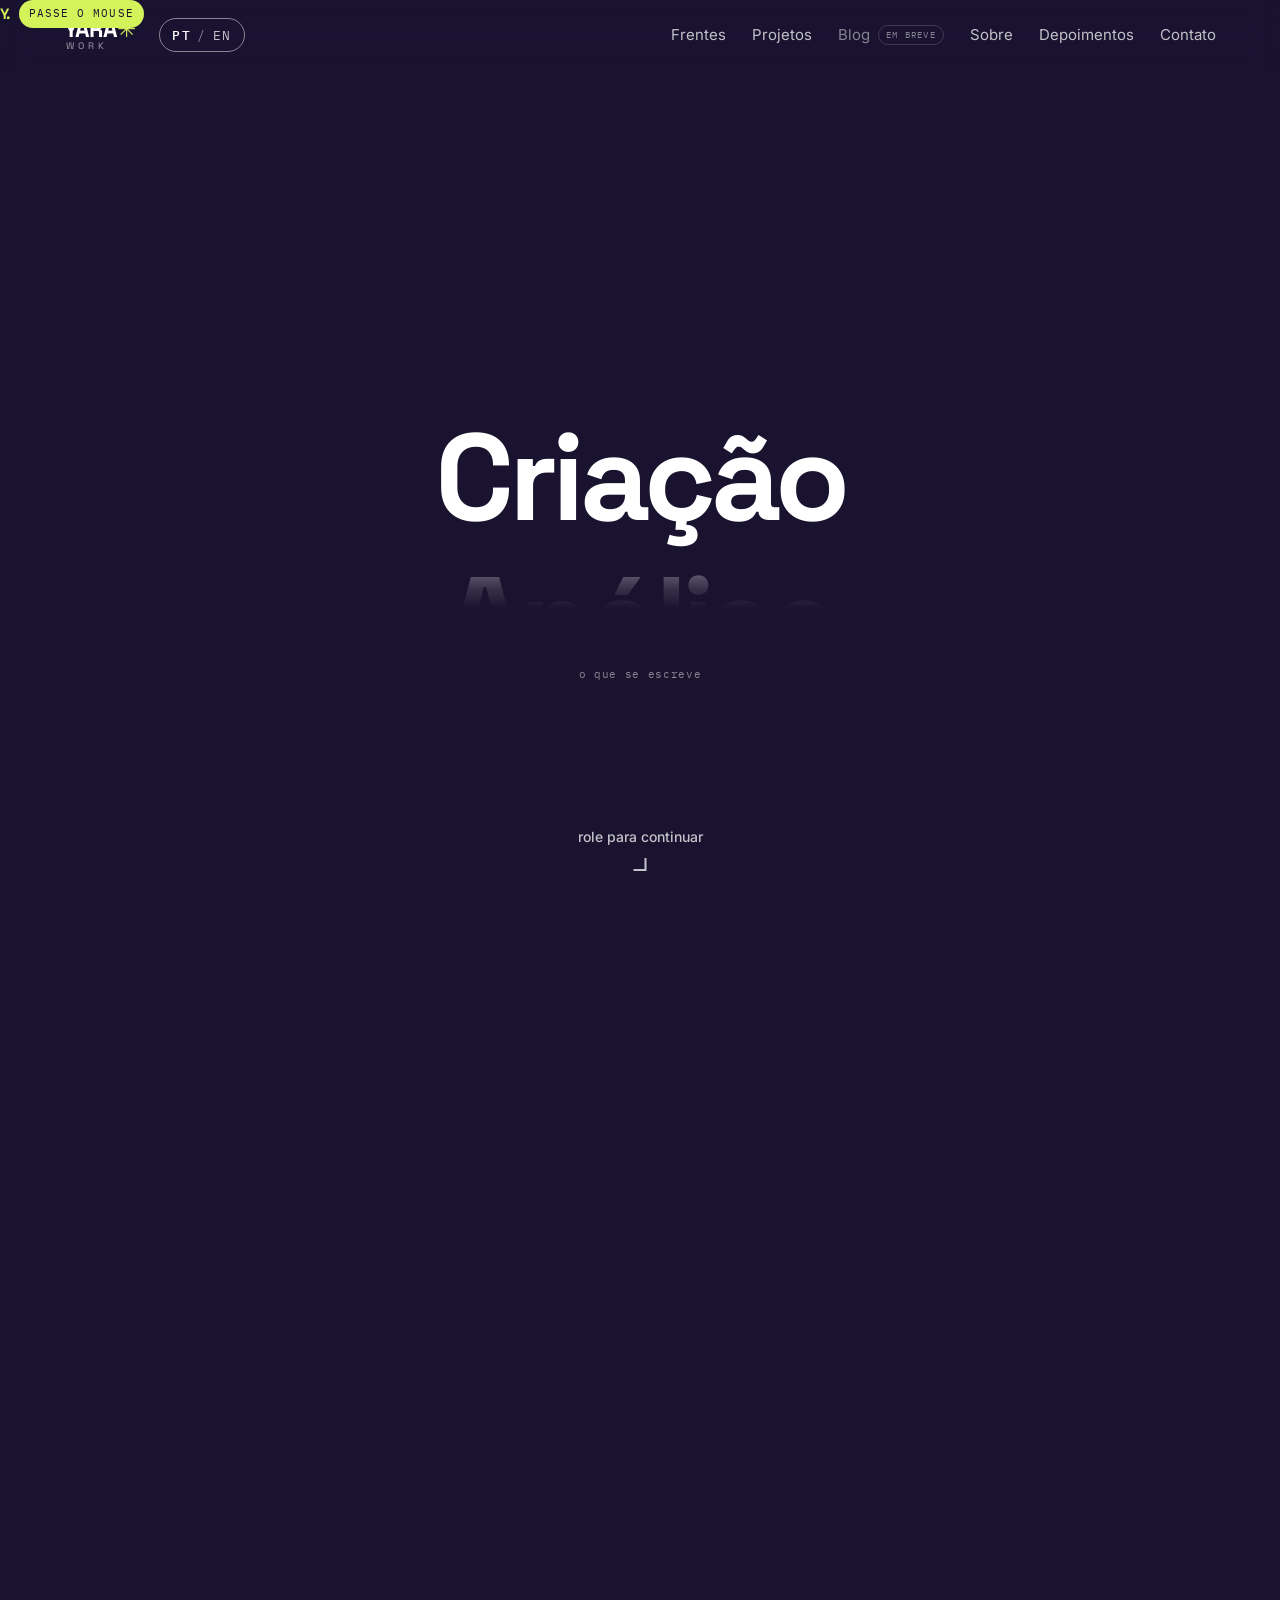
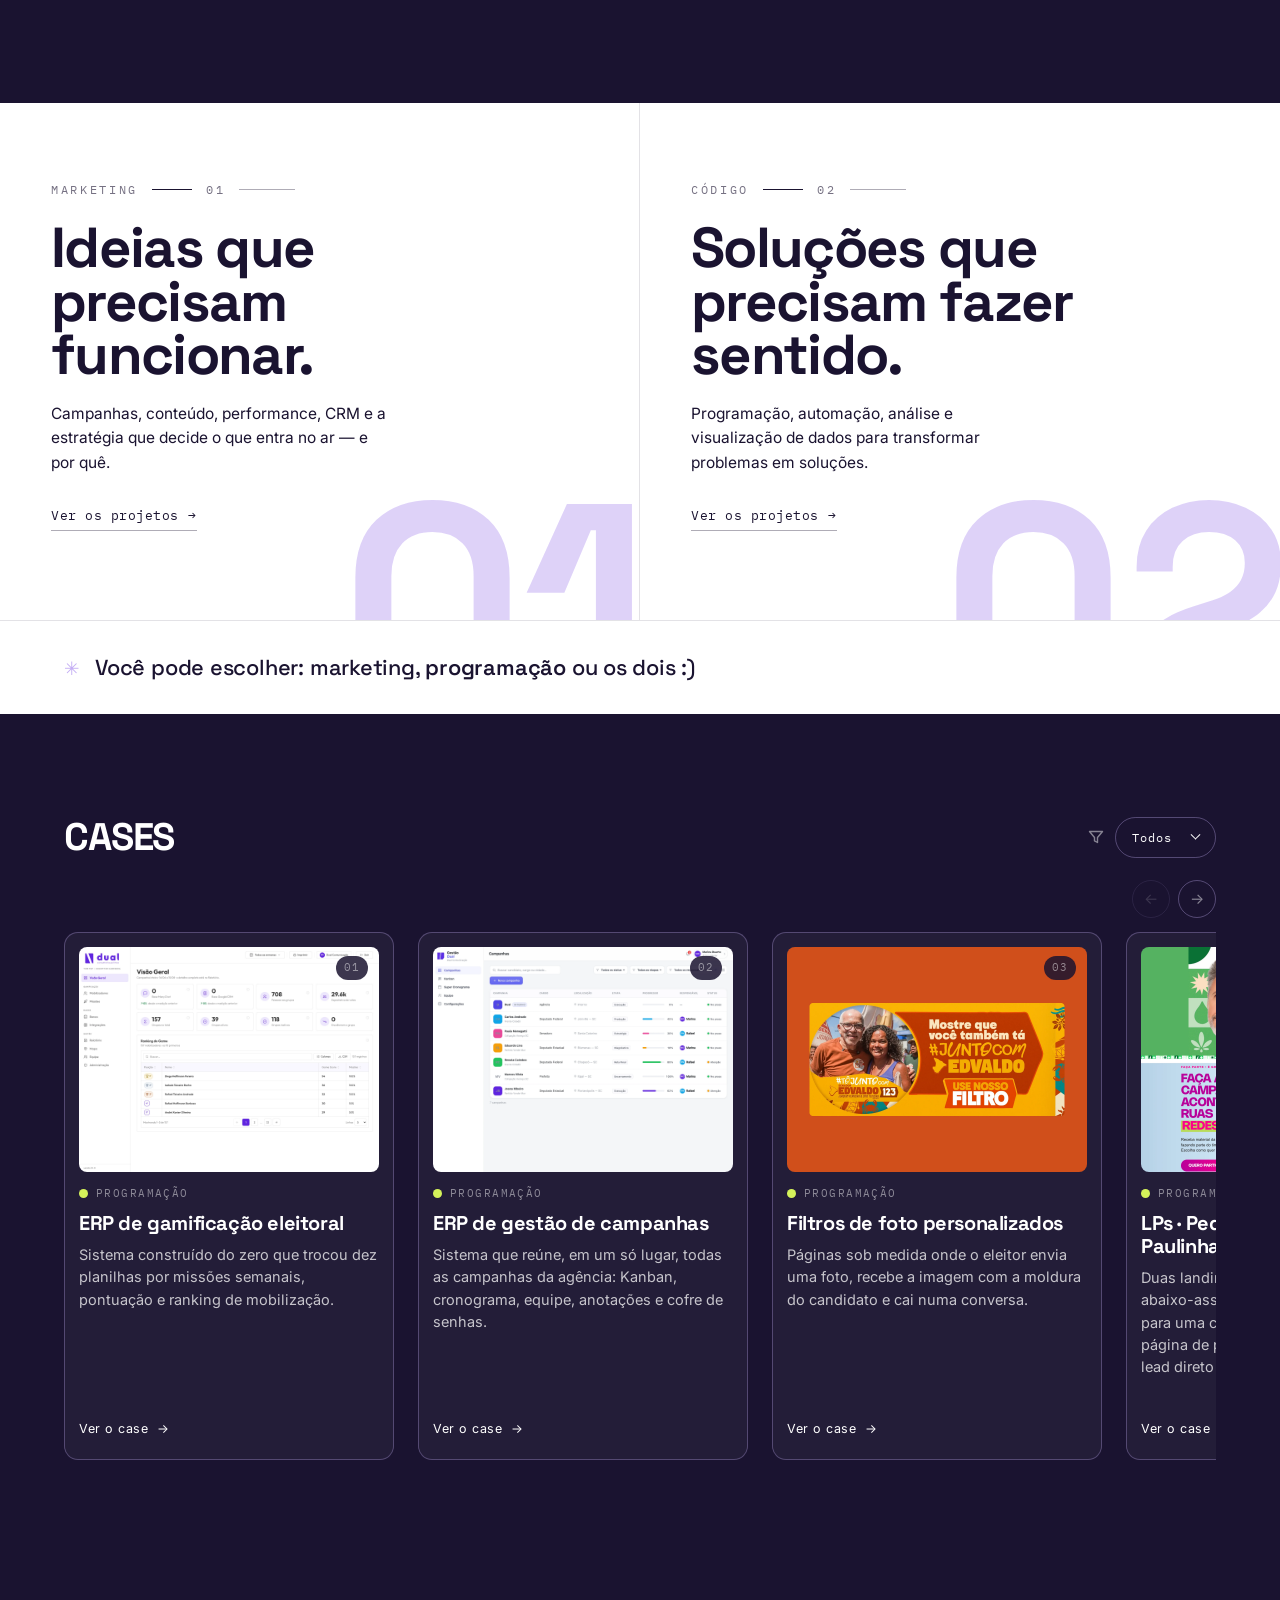
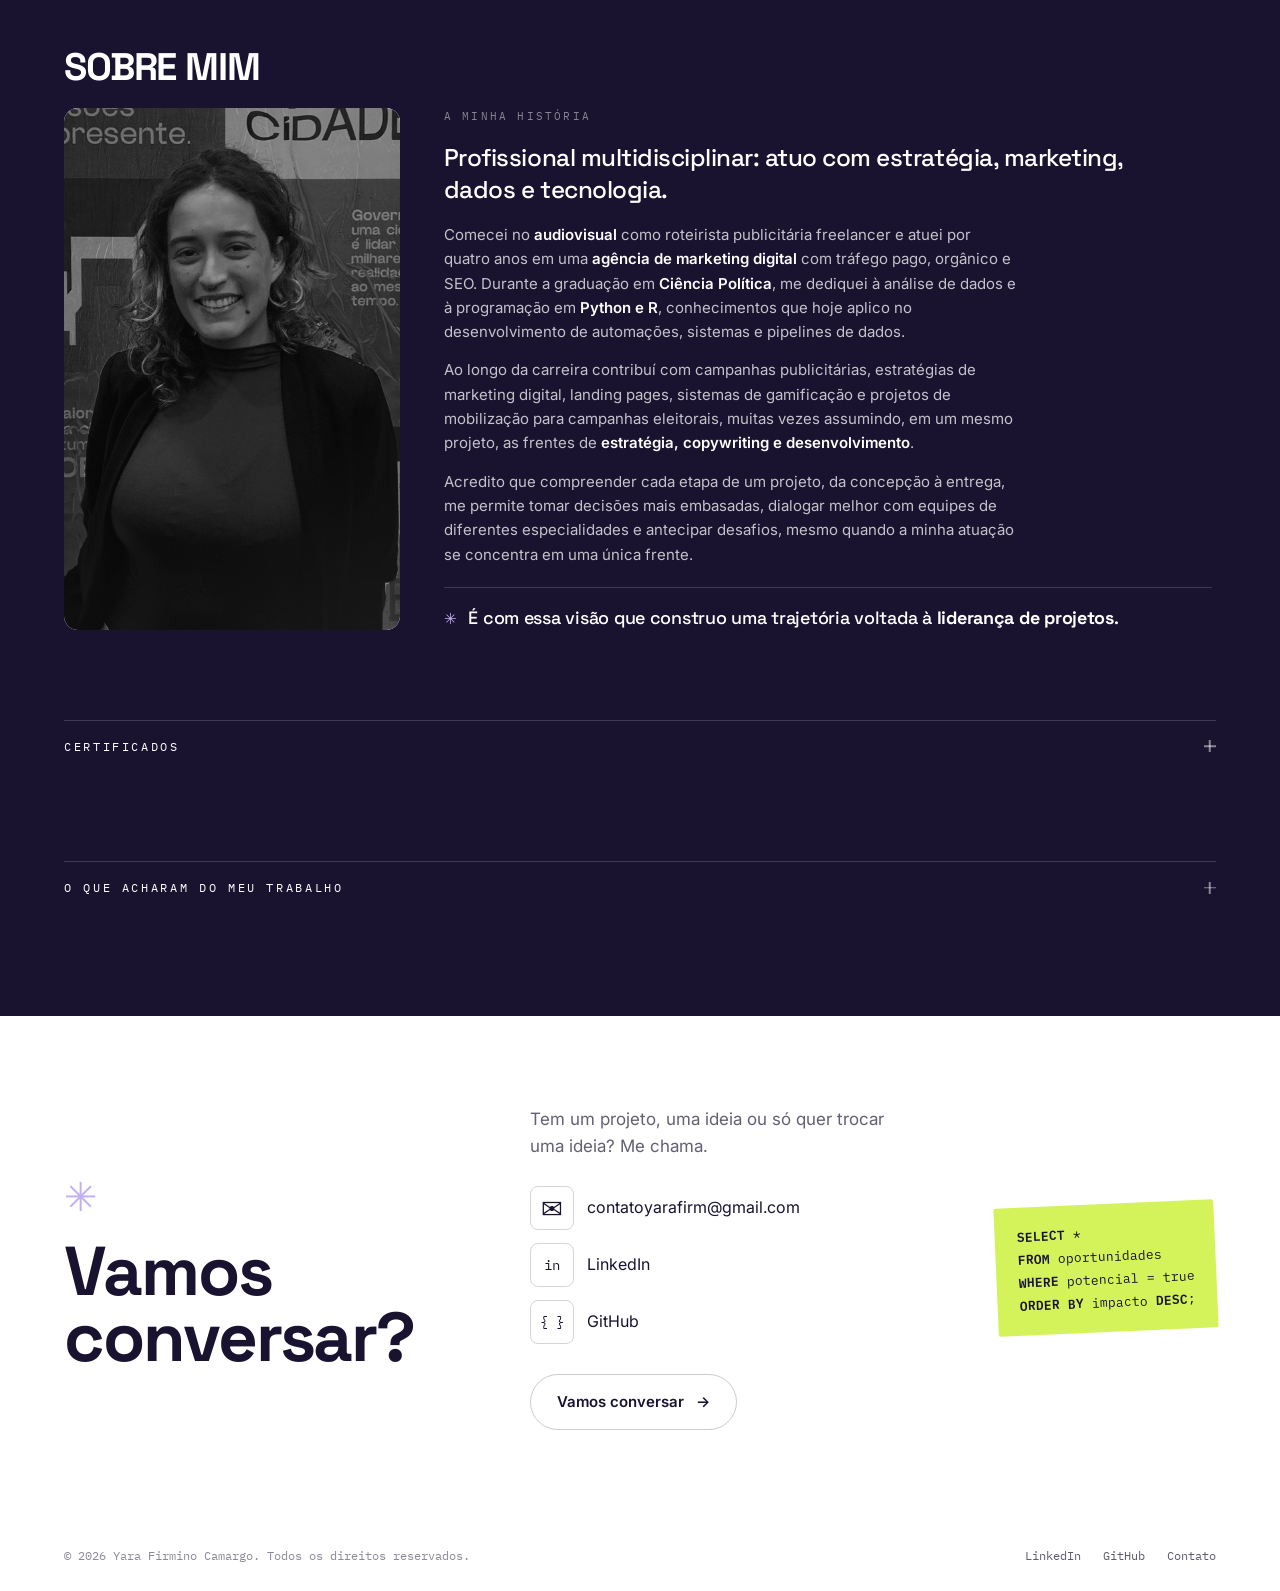
==== commit 265a299a: "PT / EN ao lado da logo Co-Authored-By: Claude Code <noreply@anthropic.com>" ====
--- a/index.html
+++ b/index.html
@@ -26,6 +26,7 @@
     <span class="marca-nome">Yara<span class="asterisco">✳</span></span>
     <span class="marca-sub">work</span>
   </a>
+  <span class="nav-idioma" aria-label="Idioma"><span class="idioma-atual" aria-current="page">PT</span><span class="idioma-sep" aria-hidden="true">/</span><a href="en.html" hreflang="en" lang="en" title="English version">EN</a></span>
   <nav class="navegacao" aria-label="Principal">
     <a href="#frentes">Frentes</a>
     <a href="#projetos">Projetos</a>
@@ -34,7 +35,6 @@
     <a href="#sobre">Sobre</a>
     <a href="#depoimentos">Depoimentos</a>
     <a href="#contato">Contato</a>
-    <span class="nav-idioma" aria-label="Idioma"><span class="idioma-atual" aria-current="page">PT</span><span class="idioma-sep" aria-hidden="true">/</span><a href="en.html" hreflang="en" lang="en" title="English version">EN</a></span>
   </nav>
 </header>
 
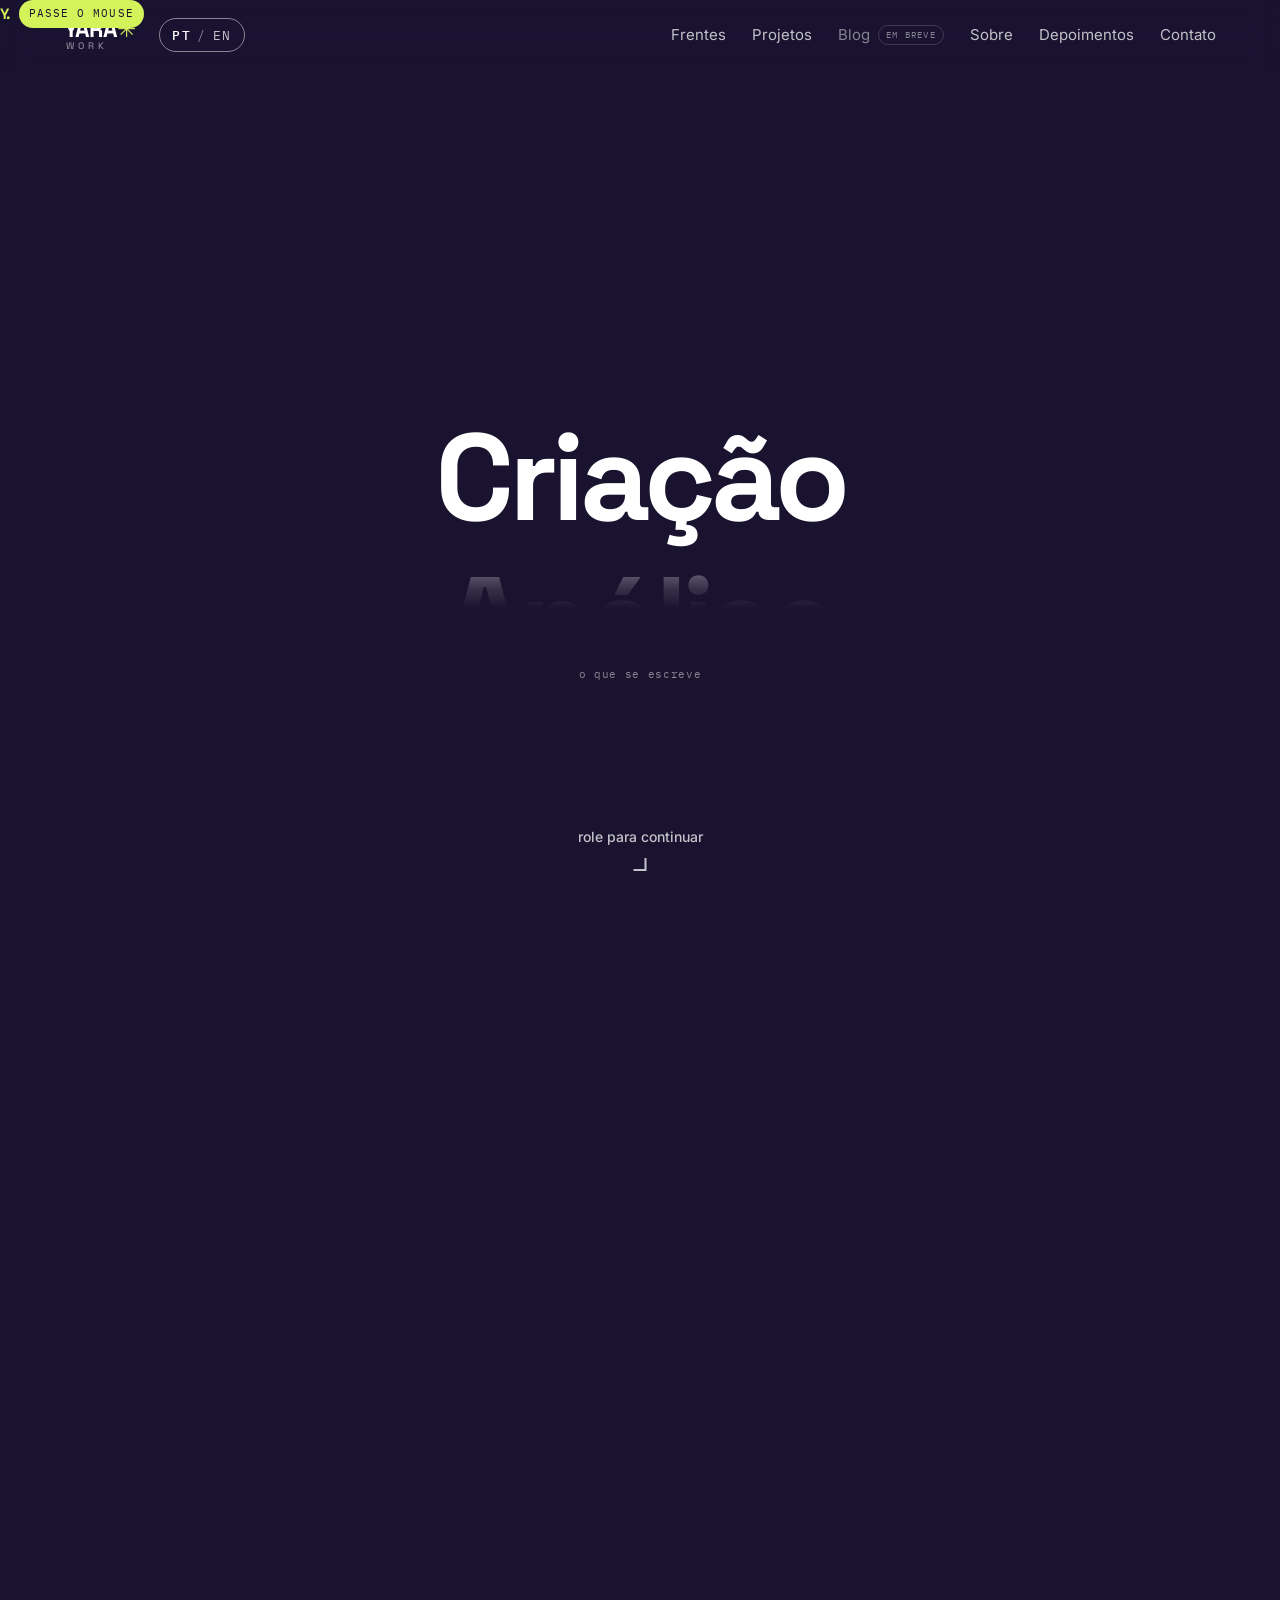
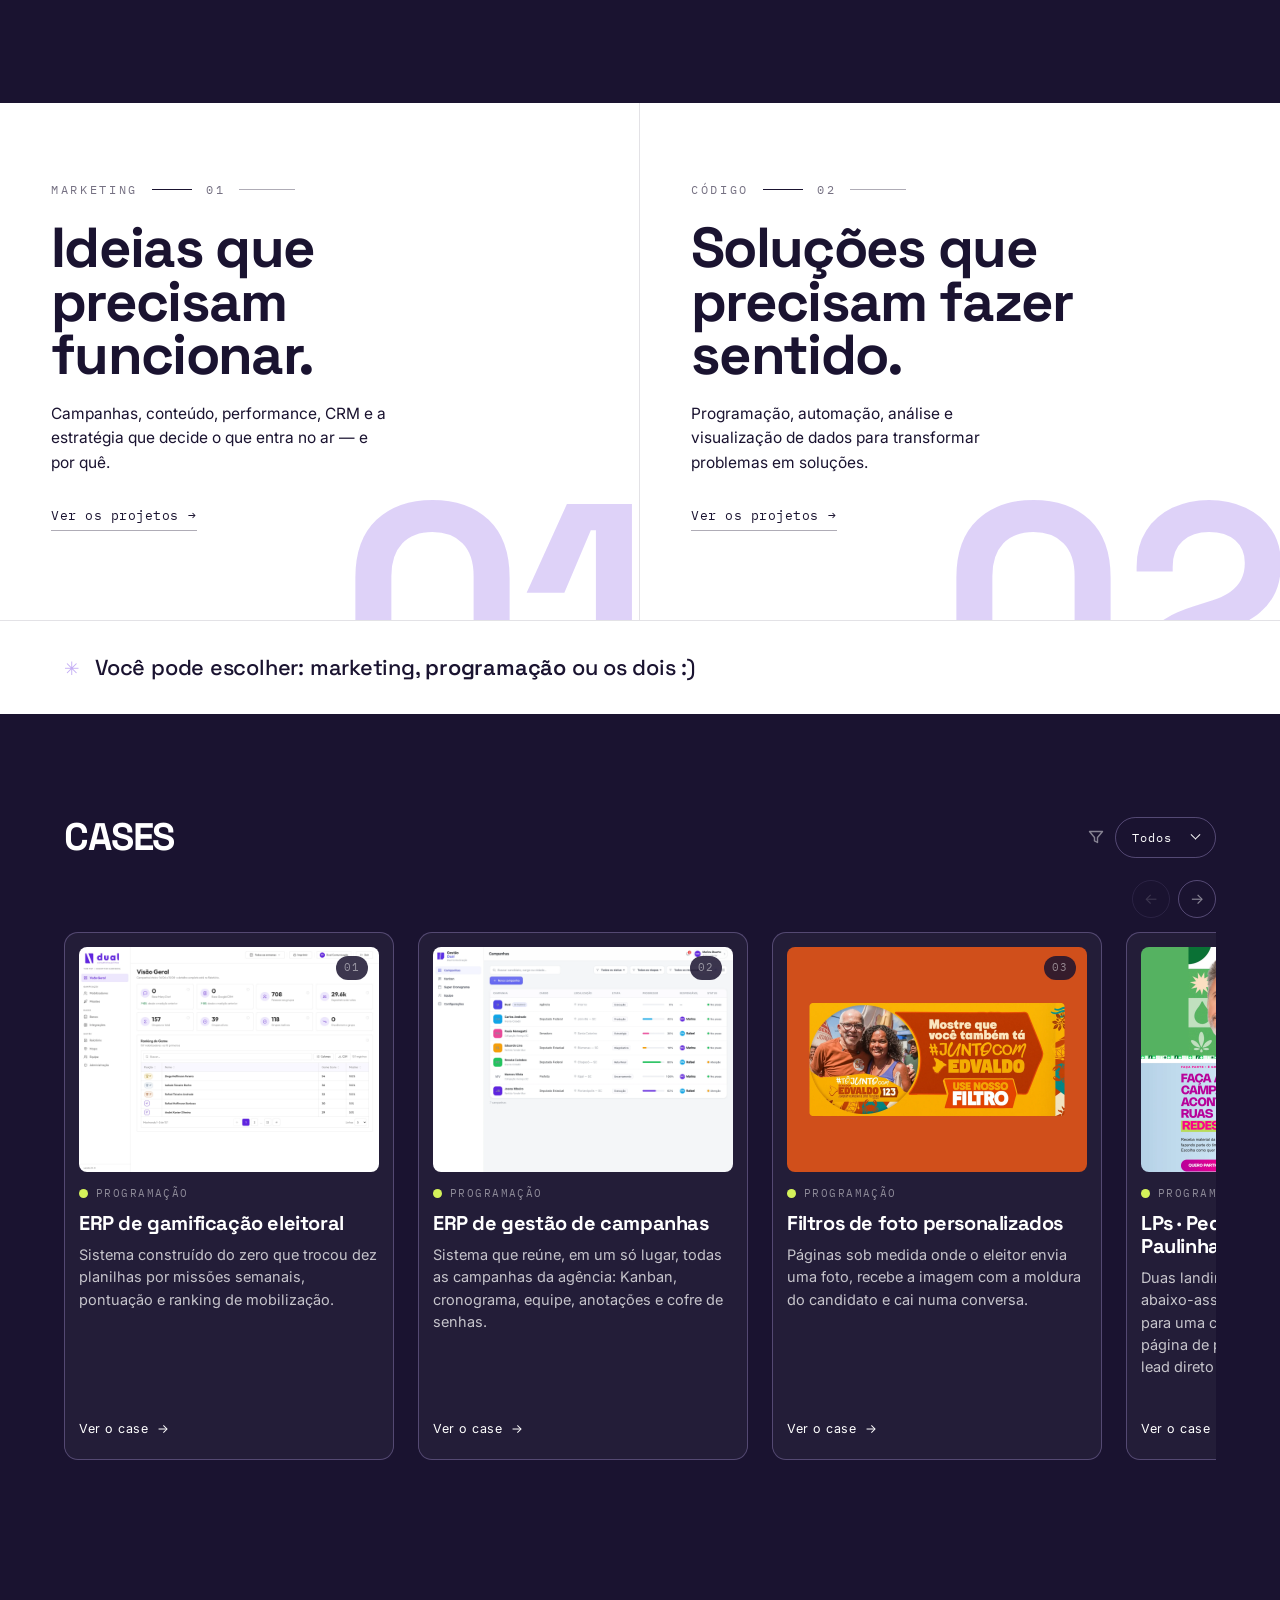
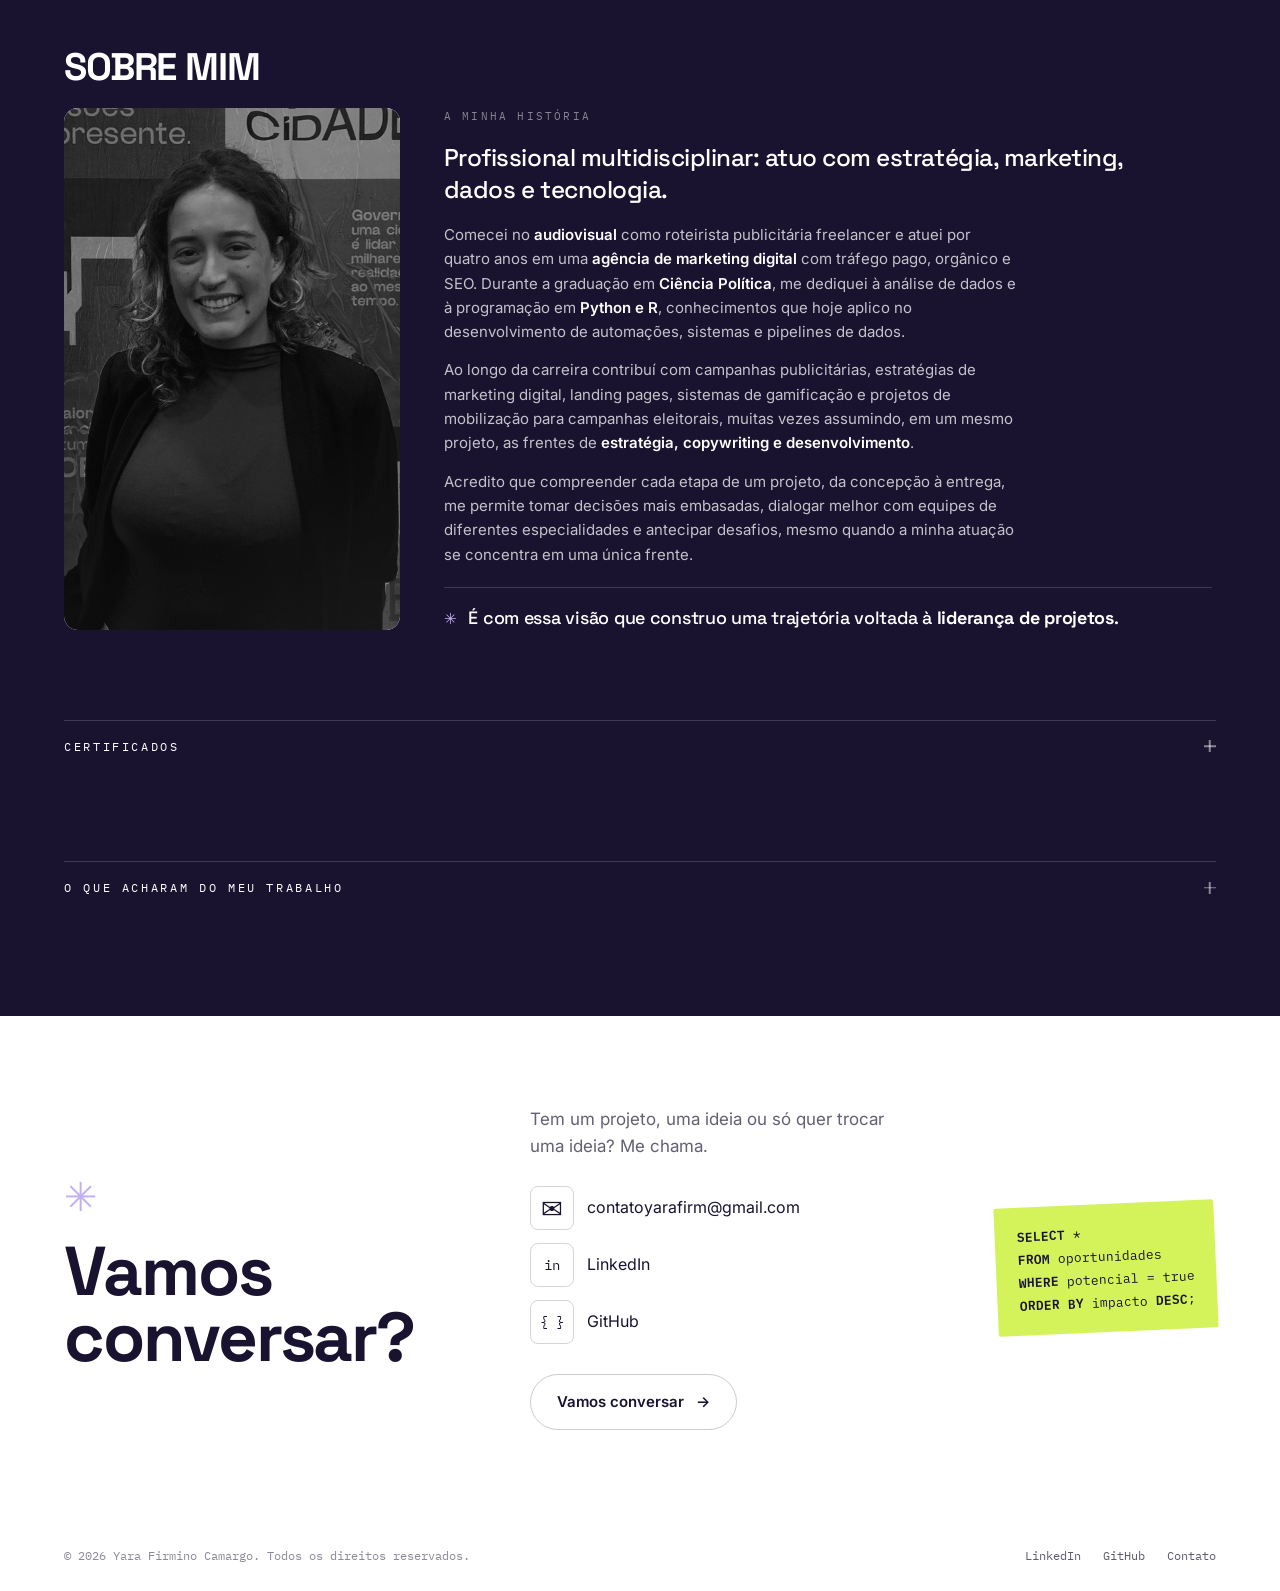
==== commit 2e580fe3: "Menu do celular: botão que abre a navegação até 900px Co-Authored-By: Claude Code <noreply@anthropic" ====
--- a/index.html
+++ b/index.html
@@ -27,7 +27,8 @@
     <span class="marca-sub">work</span>
   </a>
   <span class="nav-idioma" aria-label="Idioma"><span class="idioma-atual" aria-current="page">PT</span><span class="idioma-sep" aria-hidden="true">/</span><a href="en.html" hreflang="en" lang="en" title="English version">EN</a></span>
-  <nav class="navegacao" aria-label="Principal">
+  <button class="nav-botao" type="button" aria-label="Abrir menu" aria-expanded="false" aria-controls="menu-principal"><span></span><span></span><span></span></button>
+  <nav class="navegacao" id="menu-principal" aria-label="Principal">
     <a href="#frentes">Frentes</a>
     <a href="#projetos">Projetos</a>
     <!-- blog bloqueado por hora: vira link de novo (href="blog.html") quando houver textos -->
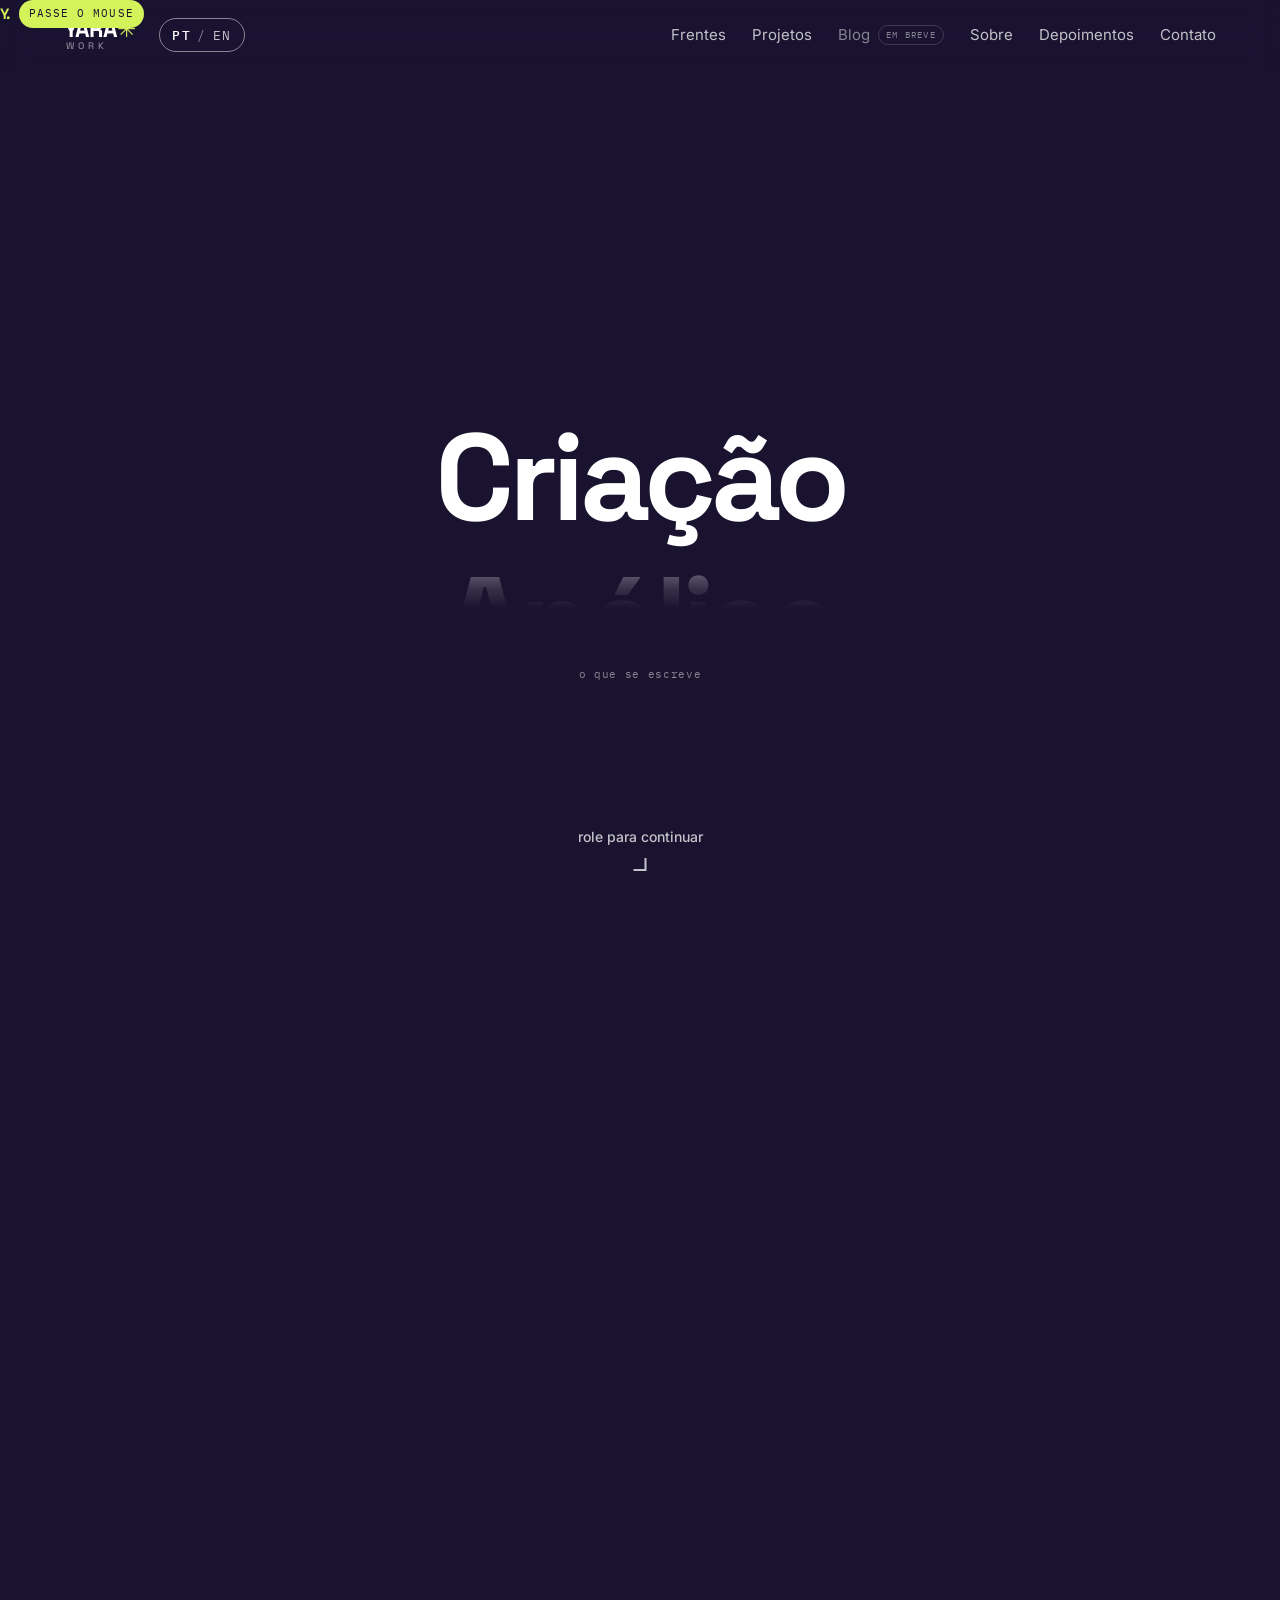
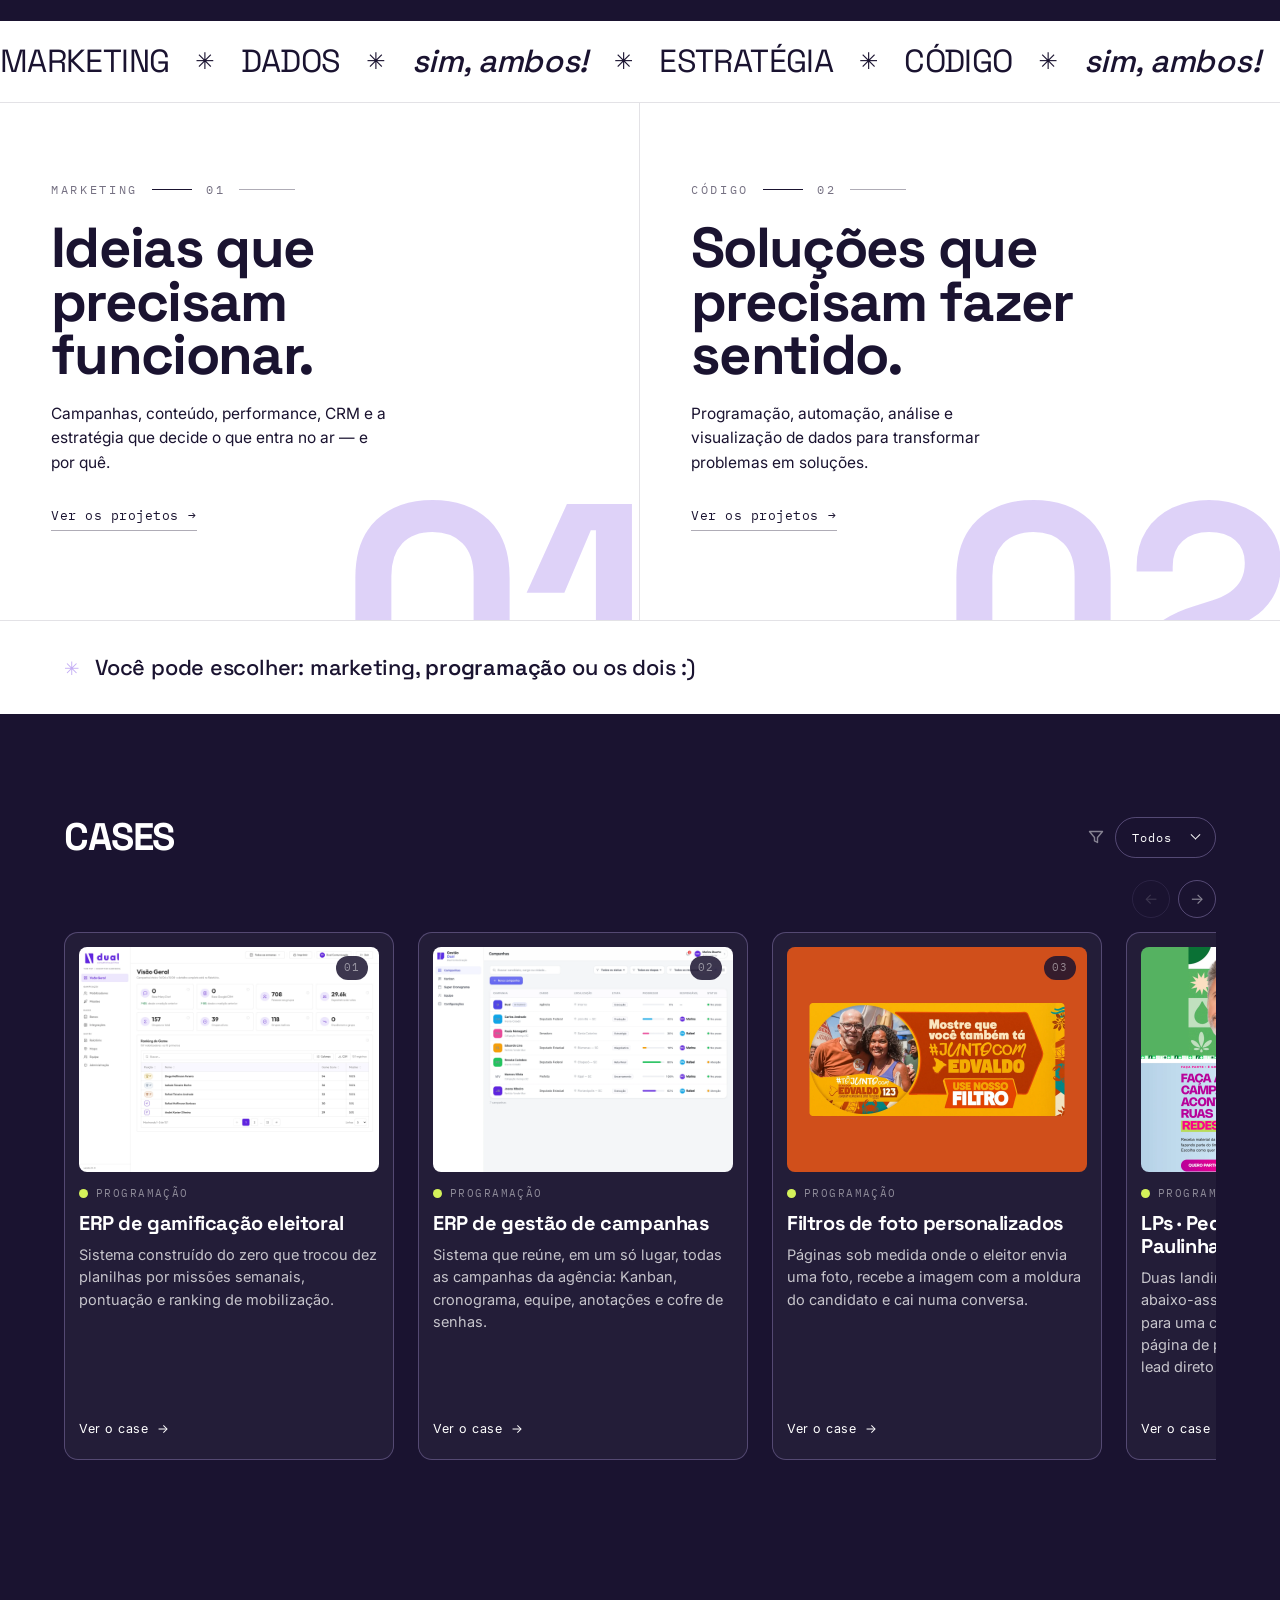
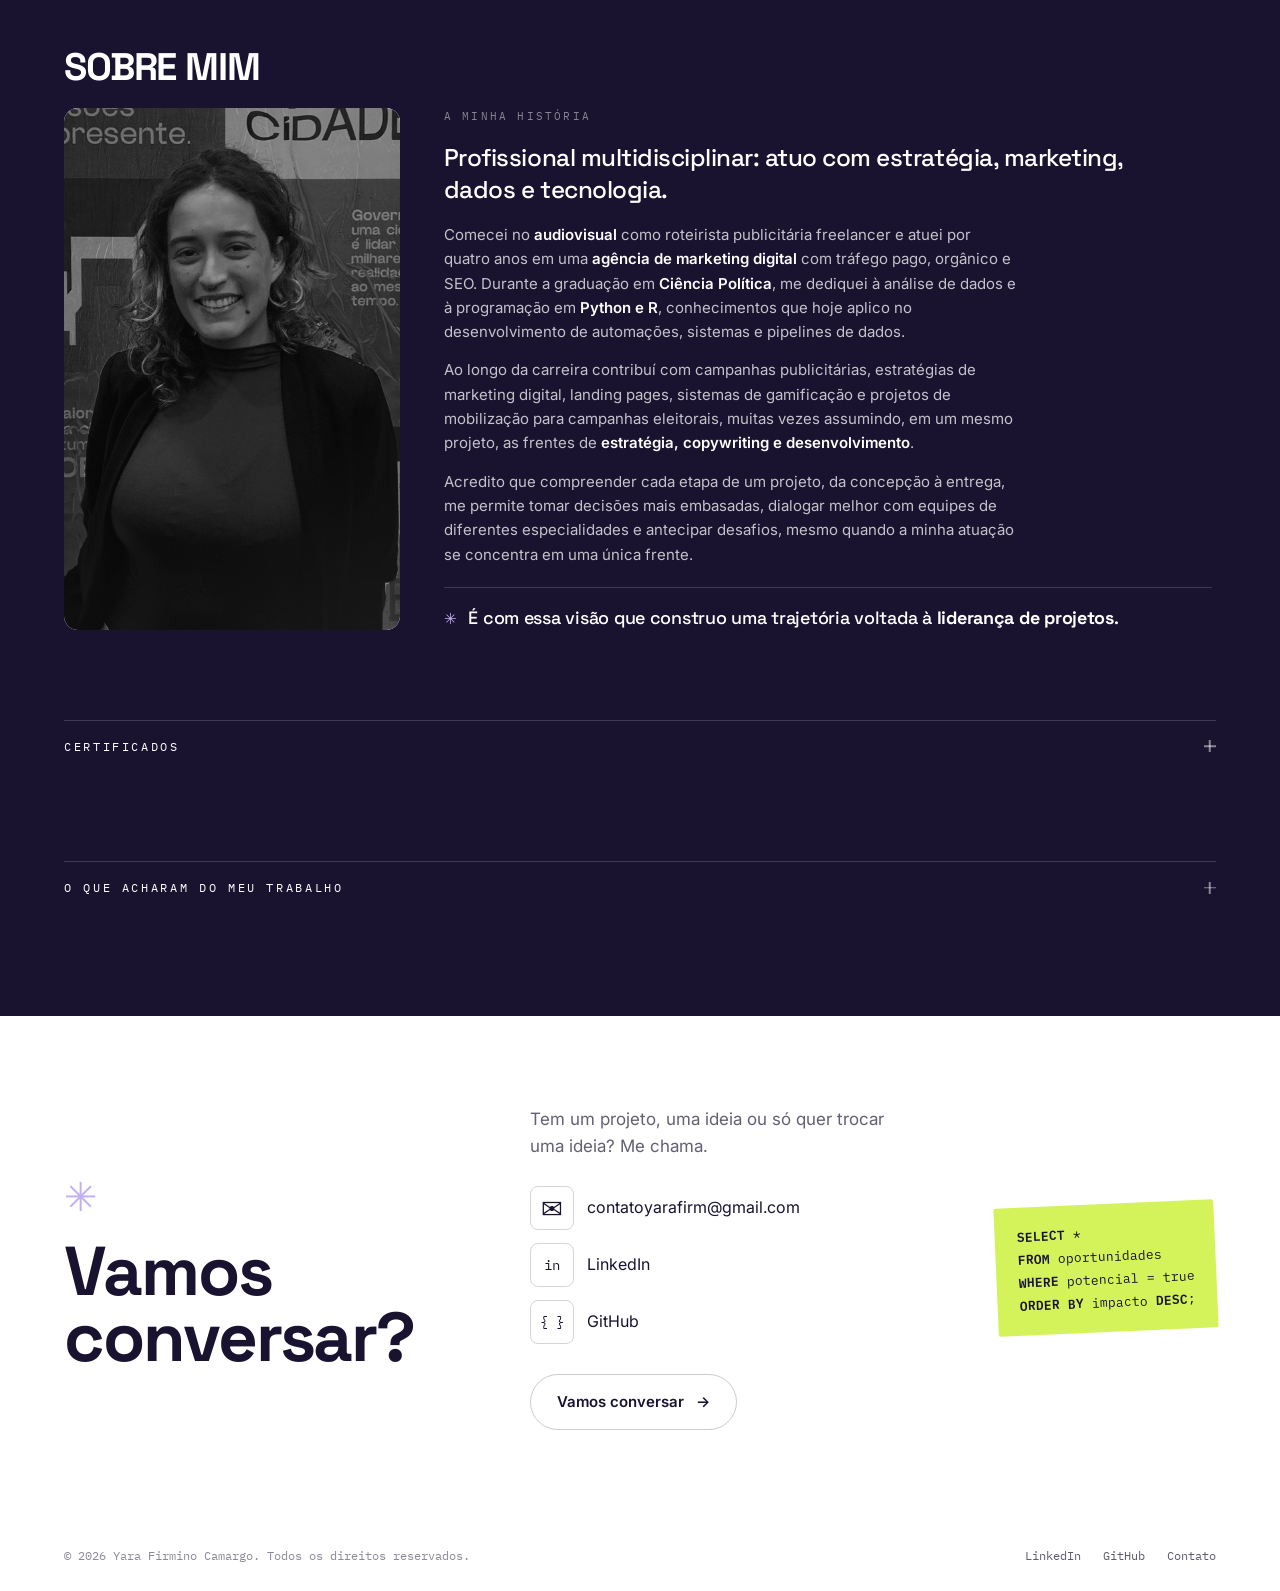
==== commit a14d286f: "Celular: asteriscos e envelope sem virar emoji; letreiro voltou a aparecer Co-Authored-By: Claude Co" ====
--- a/index.html
+++ b/index.html
@@ -23,7 +23,7 @@
 
 <header class="cabecalho" id="cabecalho">
   <a class="marca" href="#topo">
-    <span class="marca-nome">Yara<span class="asterisco">✳</span></span>
+    <span class="marca-nome">Yara<span class="asterisco">✳︎</span></span>
     <span class="marca-sub">work</span>
   </a>
   <span class="nav-idioma" aria-label="Idioma"><span class="idioma-atual" aria-current="page">PT</span><span class="idioma-sep" aria-hidden="true">/</span><a href="en.html" hreflang="en" lang="en" title="English version">EN</a></span>
@@ -73,9 +73,9 @@
 <!-- ═══════════ LETREIRO ═══════════ -->
 <div class="letreiro" aria-hidden="true">
   <div class="letreiro-trilha">
-    <span>marketing</span><i>✳</i><span>dados</span><i>✳</i><span class="refrao">sim, ambos!</span><i>✳</i><span>estratégia</span><i>✳</i><span>código</span><i>✳</i><span class="refrao">sim, ambos!</span><i>✳</i>
-    <span>marketing</span><i>✳</i><span>dados</span><i>✳</i><span class="refrao">sim, ambos!</span><i>✳</i><span>estratégia</span><i>✳</i><span>código</span><i>✳</i><span class="refrao">sim, ambos!</span><i>✳</i>
-    <span>marketing</span><i>✳</i><span>dados</span><i>✳</i><span class="refrao">sim, ambos!</span><i>✳</i><span>estratégia</span><i>✳</i><span>código</span><i>✳</i><span class="refrao">sim, ambos!</span><i>✳</i>
+    <span>marketing</span><i>✳︎</i><span>dados</span><i>✳︎</i><span class="refrao">sim, ambos!</span><i>✳︎</i><span>estratégia</span><i>✳︎</i><span>código</span><i>✳︎</i><span class="refrao">sim, ambos!</span><i>✳︎</i>
+    <span>marketing</span><i>✳︎</i><span>dados</span><i>✳︎</i><span class="refrao">sim, ambos!</span><i>✳︎</i><span>estratégia</span><i>✳︎</i><span>código</span><i>✳︎</i><span class="refrao">sim, ambos!</span><i>✳︎</i>
+    <span>marketing</span><i>✳︎</i><span>dados</span><i>✳︎</i><span class="refrao">sim, ambos!</span><i>✳︎</i><span>estratégia</span><i>✳︎</i><span>código</span><i>✳︎</i><span class="refrao">sim, ambos!</span><i>✳︎</i>
   </div>
 </div>
 
@@ -105,7 +105,7 @@
 
   <div class="encontro">
     <p class="encontro-texto" data-revela>
-      <span class="encontro-marca">✳</span>
+      <span class="encontro-marca">✳︎</span>
       Você pode escolher: <span>marketing</span>,
       <span class="e-prog">programação</span> ou os dois
       <span>:)</span>
@@ -761,7 +761,7 @@
         tomar decisões mais embasadas, dialogar melhor com equipes de diferentes especialidades e
         antecipar desafios, mesmo quando a minha atuação se concentra em uma única frente.</p>
       </div>
-      <p class="sobre-fecho"><span class="sobre-fecho-marca" aria-hidden="true">✳</span><span>É com essa visão que construo uma trajetória voltada à <b>liderança de projetos</b>.</span></p>
+      <p class="sobre-fecho"><span class="sobre-fecho-marca" aria-hidden="true">✳︎</span><span>É com essa visão que construo uma trajetória voltada à <b>liderança de projetos</b>.</span></p>
     </div>
   </div>
 
@@ -829,13 +829,13 @@
 <section class="contato" id="contato">
   <div class="contato-grade">
     <div>
-      <p class="contato-marca" aria-hidden="true">✳</p>
+      <p class="contato-marca" aria-hidden="true">✳︎</p>
       <h2 data-revela>Vamos<br><span class="sublinhado sublinhado-claro">conversar?</span></h2>
     </div>
     <div class="contato-texto" data-revela data-atraso="1">
       <p>Tem um projeto, uma ideia ou só quer trocar uma ideia? Me chama.</p>
       <ul class="contato-links">
-        <li><a href="mailto:contatoyarafirm@gmail.com"><span class="contato-icone">✉</span> contatoyarafirm@gmail.com</a></li>
+        <li><a href="mailto:contatoyarafirm@gmail.com"><span class="contato-icone">✉︎</span> contatoyarafirm@gmail.com</a></li>
         <li><a href="https://www.linkedin.com/in/yara-firmino/" target="_blank" rel="noopener"><span class="contato-icone">in</span> LinkedIn</a></li>
         <li><a href="https://github.com/yarafirm" target="_blank" rel="noopener"><span class="contato-icone">{ }</span> GitHub</a></li>
       </ul>
